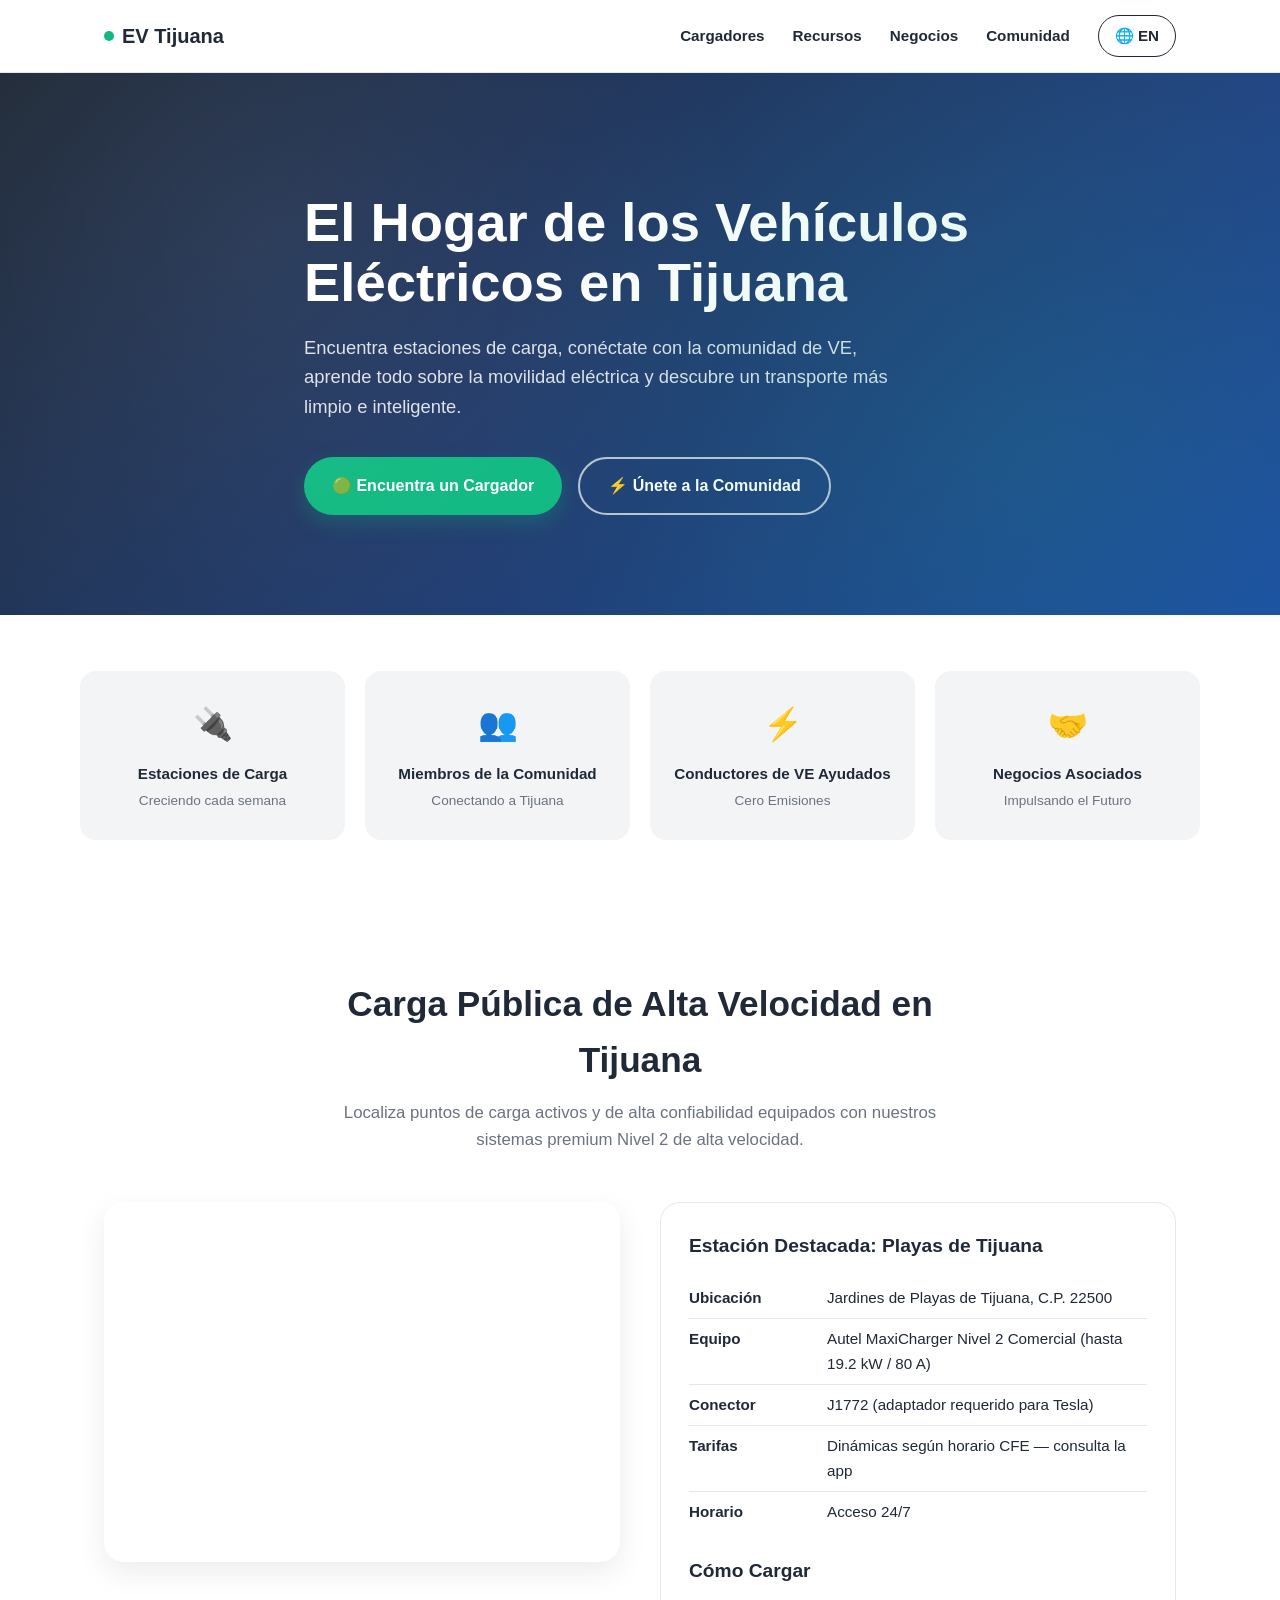
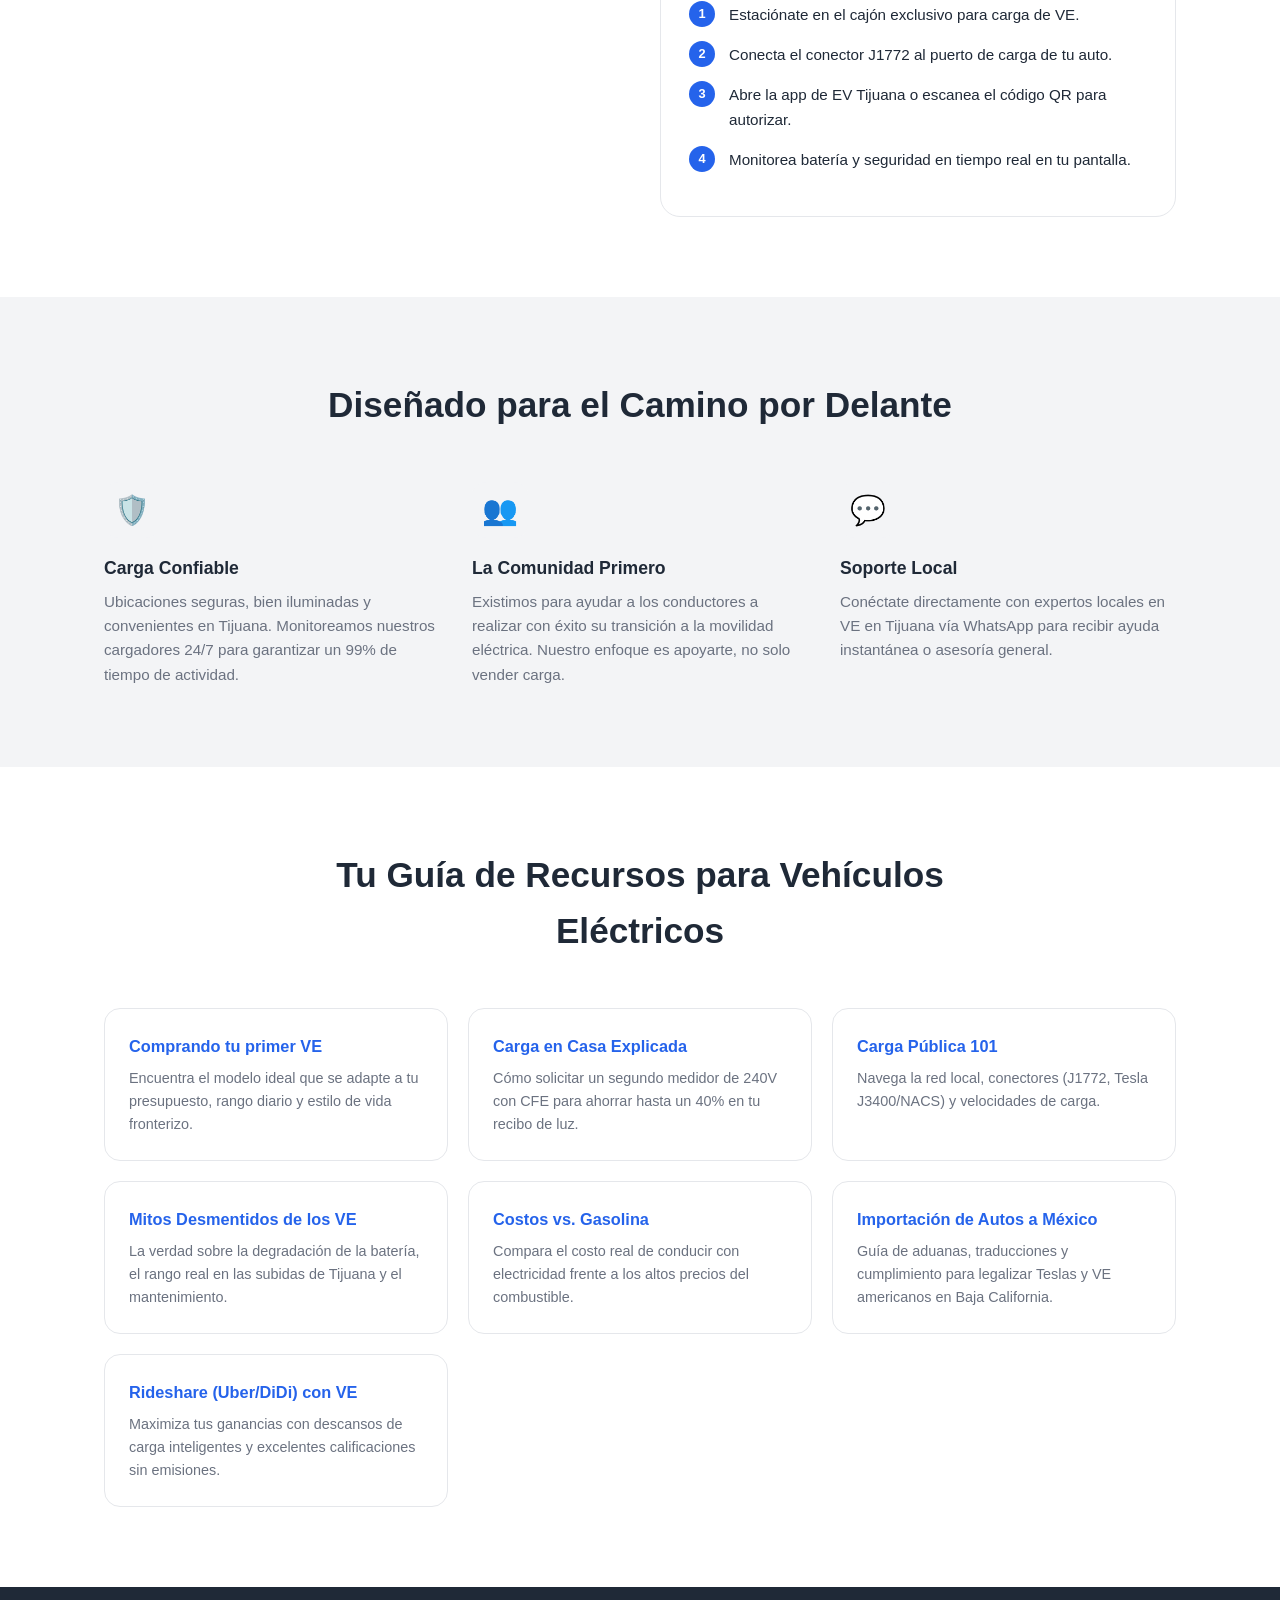
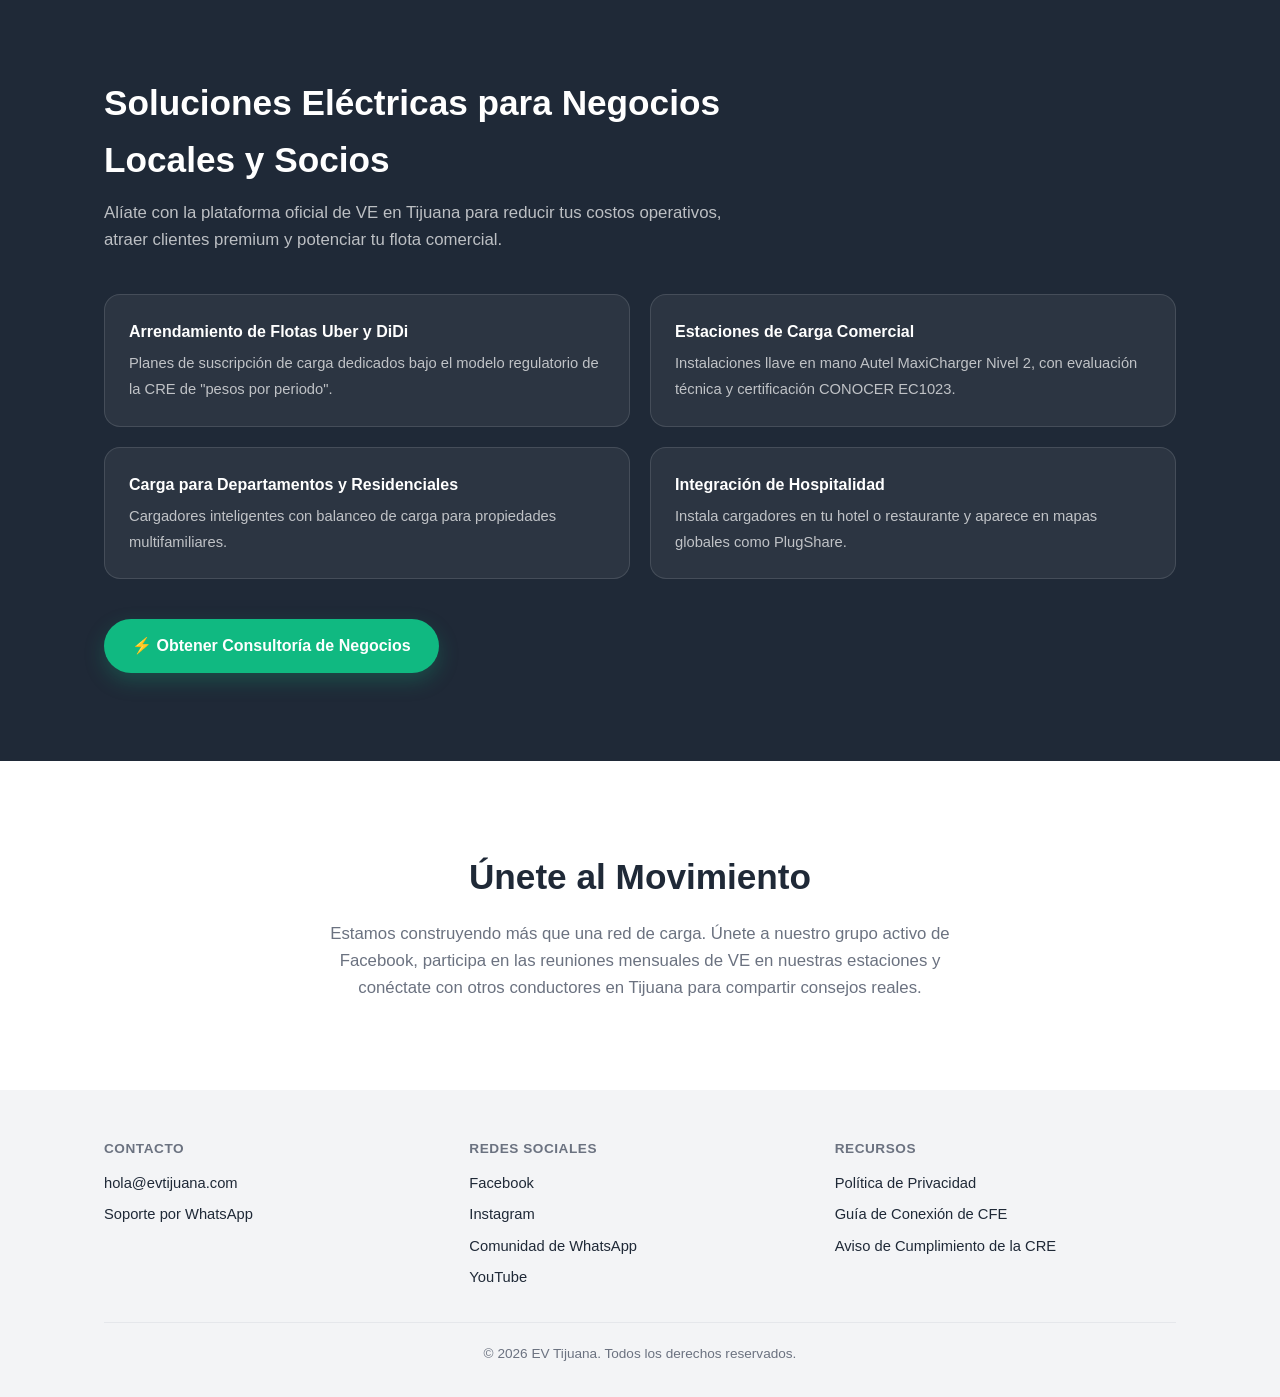
==== index.html @ b6d5e826 "Initial commit: bilingual EV Tijuana homepage" ====
<!DOCTYPE html>
<html lang="es">
<head>
<meta charset="UTF-8">
<meta name="viewport" content="width=device-width, initial-scale=1.0">
<title>EV Tijuana — El Hogar de los Vehículos Eléctricos en Tijuana</title>
<meta name="description" content="Encuentra estaciones de carga, conéctate con la comunidad de VE y descubre la movilidad eléctrica en Tijuana.">
<link rel="icon" href="data:image/svg+xml,<svg xmlns=%22http://www.w3.org/2000/svg%22 viewBox=%220 0 100 100%22><text y=%22.9em%22 font-size=%2290%22>⚡</text></svg>">
<link rel="stylesheet" href="style.css">
</head>
<body>

<nav class="navbar">
  <div class="container">
    <a href="#" class="brand"><span class="brand-dot"></span> EV Tijuana</a>
    <div class="nav-links">
      <a href="#cargadores">Cargadores</a>
      <a href="#recursos">Recursos</a>
      <a href="#negocios">Negocios</a>
      <a href="#comunidad">Comunidad</a>
      <a href="en.html" class="lang-switch">🌐 EN</a>
    </div>
  </div>
</nav>

<header class="hero">
  <div class="container hero-inner">
    <h1>El Hogar de los Vehículos Eléctricos en Tijuana</h1>
    <p>Encuentra estaciones de carga, conéctate con la comunidad de VE, aprende todo sobre la movilidad eléctrica y descubre un transporte más limpio e inteligente.</p>
    <div class="hero-actions">
      <a href="#cargadores" class="btn btn-primary">🟢 Encuentra un Cargador</a>
      <a href="#comunidad" class="btn btn-secondary">⚡ Únete a la Comunidad</a>
    </div>
  </div>
</header>

<section class="container stats">
  <div class="stat-card">
    <div class="stat-icon">🔌</div>
    <div class="stat-label">Estaciones de Carga</div>
    <div class="stat-value">Creciendo cada semana</div>
  </div>
  <div class="stat-card">
    <div class="stat-icon">👥</div>
    <div class="stat-label">Miembros de la Comunidad</div>
    <div class="stat-value">Conectando a Tijuana</div>
  </div>
  <div class="stat-card">
    <div class="stat-icon">⚡</div>
    <div class="stat-label">Conductores de VE Ayudados</div>
    <div class="stat-value">Cero Emisiones</div>
  </div>
  <div class="stat-card">
    <div class="stat-icon">🤝</div>
    <div class="stat-label">Negocios Asociados</div>
    <div class="stat-value">Impulsando el Futuro</div>
  </div>
</section>

<section id="cargadores" class="section">
  <div class="container">
    <div class="section-head">
      <h2>Carga Pública de Alta Velocidad en Tijuana</h2>
      <p>Localiza puntos de carga activos y de alta confiabilidad equipados con nuestros sistemas premium Nivel 2 de alta velocidad.</p>
    </div>
    <div class="charger-layout">
      <iframe class="map-frame" loading="lazy" allowfullscreen
        src="https://maps.google.com/maps?q=Jardines%20de%20Playas%20de%20Tijuana%2C%2022500&t=&z=15&ie=UTF8&iwloc=&output=embed">
      </iframe>
      <div class="charger-card">
        <h3>Estación Destacada: Playas de Tijuana</h3>
        <ul class="charger-facts">
          <li><strong>Ubicación</strong> Jardines de Playas de Tijuana, C.P. 22500</li>
          <li><strong>Equipo</strong> Autel MaxiCharger Nivel 2 Comercial (hasta 19.2 kW / 80 A)</li>
          <li><strong>Conector</strong> J1772 (adaptador requerido para Tesla)</li>
          <li><strong>Tarifas</strong> Dinámicas según horario CFE — consulta la app</li>
          <li><strong>Horario</strong> Acceso 24/7</li>
        </ul>
        <h3>Cómo Cargar</h3>
        <ol class="steps">
          <li>Estaciónate en el cajón exclusivo para carga de VE.</li>
          <li>Conecta el conector J1772 al puerto de carga de tu auto.</li>
          <li>Abre la app de EV Tijuana o escanea el código QR para autorizar.</li>
          <li>Monitorea batería y seguridad en tiempo real en tu pantalla.</li>
        </ol>
      </div>
    </div>
  </div>
</section>

<section class="section section-alt">
  <div class="container">
    <div class="section-head">
      <h2>Diseñado para el Camino por Delante</h2>
    </div>
    <div class="why-grid">
      <div class="why-card">
        <div class="why-icon">🛡️</div>
        <h3>Carga Confiable</h3>
        <p>Ubicaciones seguras, bien iluminadas y convenientes en Tijuana. Monitoreamos nuestros cargadores 24/7 para garantizar un 99% de tiempo de actividad.</p>
      </div>
      <div class="why-card">
        <div class="why-icon">👥</div>
        <h3>La Comunidad Primero</h3>
        <p>Existimos para ayudar a los conductores a realizar con éxito su transición a la movilidad eléctrica. Nuestro enfoque es apoyarte, no solo vender carga.</p>
      </div>
      <div class="why-card">
        <div class="why-icon">💬</div>
        <h3>Soporte Local</h3>
        <p>Conéctate directamente con expertos locales en VE en Tijuana vía WhatsApp para recibir ayuda instantánea o asesoría general.</p>
      </div>
    </div>
  </div>
</section>

<section id="recursos" class="section">
  <div class="container">
    <div class="section-head">
      <h2>Tu Guía de Recursos para Vehículos Eléctricos</h2>
    </div>
    <div class="resource-grid">
      <div class="resource-card">
        <h3>Comprando tu primer VE</h3>
        <p>Encuentra el modelo ideal que se adapte a tu presupuesto, rango diario y estilo de vida fronterizo.</p>
      </div>
      <div class="resource-card">
        <h3>Carga en Casa Explicada</h3>
        <p>Cómo solicitar un segundo medidor de 240V con CFE para ahorrar hasta un 40% en tu recibo de luz.</p>
      </div>
      <div class="resource-card">
        <h3>Carga Pública 101</h3>
        <p>Navega la red local, conectores (J1772, Tesla J3400/NACS) y velocidades de carga.</p>
      </div>
      <div class="resource-card">
        <h3>Mitos Desmentidos de los VE</h3>
        <p>La verdad sobre la degradación de la batería, el rango real en las subidas de Tijuana y el mantenimiento.</p>
      </div>
      <div class="resource-card">
        <h3>Costos vs. Gasolina</h3>
        <p>Compara el costo real de conducir con electricidad frente a los altos precios del combustible.</p>
      </div>
      <div class="resource-card">
        <h3>Importación de Autos a México</h3>
        <p>Guía de aduanas, traducciones y cumplimiento para legalizar Teslas y VE americanos en Baja California.</p>
      </div>
      <div class="resource-card">
        <h3>Rideshare (Uber/DiDi) con VE</h3>
        <p>Maximiza tus ganancias con descansos de carga inteligentes y excelentes calificaciones sin emisiones.</p>
      </div>
    </div>
  </div>
</section>

<section id="negocios" class="fleet">
  <div class="container">
    <div class="section-head">
      <h2>Soluciones Eléctricas para Negocios Locales y Socios</h2>
      <p>Alíate con la plataforma oficial de VE en Tijuana para reducir tus costos operativos, atraer clientes premium y potenciar tu flota comercial.</p>
    </div>
    <div class="fleet-grid">
      <div class="fleet-item">
        <strong>Arrendamiento de Flotas Uber y DiDi</strong>
        <span>Planes de suscripción de carga dedicados bajo el modelo regulatorio de la CRE de "pesos por periodo".</span>
      </div>
      <div class="fleet-item">
        <strong>Estaciones de Carga Comercial</strong>
        <span>Instalaciones llave en mano Autel MaxiCharger Nivel 2, con evaluación técnica y certificación CONOCER EC1023.</span>
      </div>
      <div class="fleet-item">
        <strong>Carga para Departamentos y Residenciales</strong>
        <span>Cargadores inteligentes con balanceo de carga para propiedades multifamiliares.</span>
      </div>
      <div class="fleet-item">
        <strong>Integración de Hospitalidad</strong>
        <span>Instala cargadores en tu hotel o restaurante y aparece en mapas globales como PlugShare.</span>
      </div>
    </div>
    <a href="mailto:hola@evtijuana.com" class="btn btn-primary">⚡ Obtener Consultoría de Negocios</a>
  </div>
</section>

<section id="comunidad" class="community">
  <div class="container">
    <h2>Únete al Movimiento</h2>
    <p>Estamos construyendo más que una red de carga. Únete a nuestro grupo activo de Facebook, participa en las reuniones mensuales de VE en nuestras estaciones y conéctate con otros conductores en Tijuana para compartir consejos reales.</p>
  </div>
</section>

<footer>
  <div class="container">
    <div class="footer-grid">
      <div class="footer-col">
        <h4>Contacto</h4>
        <a href="mailto:hola@evtijuana.com">hola@evtijuana.com</a>
        <a href="#">Soporte por WhatsApp</a>
      </div>
      <div class="footer-col">
        <h4>Redes Sociales</h4>
        <a href="#">Facebook</a>
        <a href="#">Instagram</a>
        <a href="#">Comunidad de WhatsApp</a>
        <a href="#">YouTube</a>
      </div>
      <div class="footer-col">
        <h4>Recursos</h4>
        <a href="#">Política de Privacidad</a>
        <a href="#">Guía de Conexión de CFE</a>
        <a href="#">Aviso de Cumplimiento de la CRE</a>
      </div>
    </div>
    <div class="footer-bottom">© 2026 EV Tijuana. Todos los derechos reservados.</div>
  </div>
</footer>

</body>
</html>
---- style.css ----
/* EV Tijuana — shared styles */

:root {
  --white: #FFFFFF;
  --charcoal: #1F2937;
  --blue: #2563EB;
  --blue-dark: #1D4ED8;
  --green: #10B981;
  --green-dark: #059669;
  --gray-100: #F3F4F6;
  --gray-200: #E5E7EB;
  --gray-500: #6B7280;
}

* { box-sizing: border-box; }

html { scroll-behavior: smooth; }

body {
  margin: 0;
  font-family: -apple-system, BlinkMacSystemFont, "Segoe UI", Roboto, Helvetica, Arial, sans-serif;
  color: var(--charcoal);
  background: var(--white);
  line-height: 1.6;
}

a { color: inherit; text-decoration: none; }

img { max-width: 100%; display: block; }

.container {
  max-width: 1120px;
  margin: 0 auto;
  padding: 0 24px;
}

/* ---------- Navbar ---------- */
.navbar {
  position: sticky;
  top: 0;
  z-index: 50;
  background: var(--white);
  border-bottom: 1px solid var(--gray-200);
}

.navbar .container {
  display: flex;
  align-items: center;
  justify-content: space-between;
  height: 72px;
}

.brand {
  font-weight: 800;
  font-size: 1.25rem;
  color: var(--charcoal);
  display: flex;
  align-items: center;
  gap: 8px;
}

.brand-dot {
  width: 10px;
  height: 10px;
  border-radius: 50%;
  background: var(--green);
  display: inline-block;
}

.nav-links {
  display: flex;
  align-items: center;
  gap: 28px;
}

.nav-links a {
  font-weight: 600;
  font-size: 0.95rem;
  color: var(--charcoal);
}

.nav-links a:hover { color: var(--blue); }

.lang-switch {
  display: inline-flex;
  align-items: center;
  gap: 6px;
  padding: 8px 16px;
  border-radius: 999px;
  border: 1.5px solid var(--charcoal);
  font-weight: 700;
  font-size: 0.85rem;
  transition: background 0.15s ease, color 0.15s ease;
}

.lang-switch:hover {
  background: var(--charcoal);
  color: var(--white);
}

/* ---------- Buttons ---------- */
.btn {
  display: inline-flex;
  align-items: center;
  gap: 8px;
  padding: 14px 28px;
  border-radius: 999px;
  font-weight: 700;
  font-size: 1rem;
  border: none;
  cursor: pointer;
  transition: transform 0.15s ease, box-shadow 0.15s ease;
}

.btn:hover { transform: translateY(-1px); }

.btn-primary {
  background: var(--green);
  color: var(--white);
  box-shadow: 0 8px 20px rgba(16, 185, 129, 0.25);
}

.btn-primary:hover { background: var(--green-dark); }

.btn-secondary {
  background: transparent;
  color: var(--white);
  border: 2px solid rgba(255, 255, 255, 0.7);
}

.btn-secondary:hover { background: rgba(255, 255, 255, 0.12); }

.btn-outline {
  background: transparent;
  color: var(--blue);
  border: 2px solid var(--blue);
}

.btn-outline:hover { background: var(--blue); color: var(--white); }

/* ---------- Hero ---------- */
.hero {
  position: relative;
  background:
    linear-gradient(135deg, rgba(31,41,55,0.88), rgba(37,99,235,0.55)),
    linear-gradient(160deg, #1F2937 0%, #24344a 45%, #16324f 100%);
  color: var(--white);
  padding: 120px 0 100px;
  overflow: hidden;
}

.hero::after {
  content: "";
  position: absolute;
  inset: 0;
  background-image: radial-gradient(circle at 20% 30%, rgba(255,255,255,0.06) 0, transparent 45%),
                     radial-gradient(circle at 80% 70%, rgba(16,185,129,0.15) 0, transparent 50%);
  pointer-events: none;
}

.hero-inner {
  position: relative;
  max-width: 720px;
}

.hero h1 {
  font-size: clamp(2.2rem, 5vw, 3.4rem);
  font-weight: 800;
  line-height: 1.1;
  margin: 0 0 20px;
}

.hero p {
  font-size: 1.15rem;
  color: rgba(255,255,255,0.85);
  margin: 0 0 36px;
  max-width: 600px;
}

.hero-actions {
  display: flex;
  flex-wrap: wrap;
  gap: 16px;
}

/* ---------- Stats ---------- */
.stats {
  display: grid;
  grid-template-columns: repeat(4, 1fr);
  gap: 20px;
  padding: 56px 0;
}

.stat-card {
  text-align: center;
  padding: 28px 16px;
  border-radius: 16px;
  background: var(--gray-100);
}

.stat-icon { font-size: 2rem; margin-bottom: 12px; }

.stat-label {
  font-weight: 700;
  font-size: 0.95rem;
  color: var(--charcoal);
  margin-bottom: 4px;
}

.stat-value {
  font-size: 0.85rem;
  color: var(--gray-500);
}

/* ---------- Section shell ---------- */
.section { padding: 80px 0; }
.section-alt { background: var(--gray-100); }

.section-head {
  max-width: 640px;
  margin: 0 auto 48px;
  text-align: center;
}

.section-head h2 {
  font-size: clamp(1.6rem, 3vw, 2.2rem);
  font-weight: 800;
  margin: 0 0 12px;
}

.section-head p {
  color: var(--gray-500);
  font-size: 1.05rem;
  margin: 0;
}

/* ---------- Map / charger card ---------- */
.charger-layout {
  display: grid;
  grid-template-columns: 1fr 1fr;
  gap: 40px;
  align-items: start;
}

.map-frame {
  width: 100%;
  height: 360px;
  border: 0;
  border-radius: 20px;
  box-shadow: 0 10px 30px rgba(0,0,0,0.08);
}

.charger-card {
  background: var(--white);
  border: 1px solid var(--gray-200);
  border-radius: 20px;
  padding: 28px;
}

.charger-card h3 {
  margin: 0 0 16px;
  font-size: 1.2rem;
}

.charger-facts {
  list-style: none;
  padding: 0;
  margin: 0 0 24px;
}

.charger-facts li {
  display: flex;
  gap: 8px;
  padding: 8px 0;
  border-bottom: 1px solid var(--gray-200);
  font-size: 0.95rem;
}

.charger-facts li:last-child { border-bottom: none; }

.charger-facts strong { color: var(--charcoal); min-width: 130px; flex-shrink: 0; }

.steps {
  list-style: none;
  counter-reset: step;
  padding: 0;
  margin: 0;
}

.steps li {
  counter-increment: step;
  position: relative;
  padding: 0 0 16px 40px;
  font-size: 0.95rem;
}

.steps li::before {
  content: counter(step);
  position: absolute;
  left: 0;
  top: -2px;
  width: 26px;
  height: 26px;
  border-radius: 50%;
  background: var(--blue);
  color: var(--white);
  font-weight: 700;
  font-size: 0.8rem;
  display: flex;
  align-items: center;
  justify-content: center;
}

/* ---------- Why us columns ---------- */
.why-grid {
  display: grid;
  grid-template-columns: repeat(3, 1fr);
  gap: 32px;
}

.why-card { text-align: left; }

.why-icon {
  font-size: 1.8rem;
  width: 56px;
  height: 56px;
  display: flex;
  align-items: center;
  justify-content: center;
  border-radius: 14px;
  background: var(--gray-100);
  margin-bottom: 16px;
}

.why-card h3 { margin: 0 0 8px; font-size: 1.1rem; }
.why-card p { margin: 0; color: var(--gray-500); font-size: 0.95rem; }

/* ---------- Resource grid ---------- */
.resource-grid {
  display: grid;
  grid-template-columns: repeat(3, 1fr);
  gap: 20px;
}

.resource-card {
  background: var(--white);
  border: 1px solid var(--gray-200);
  border-radius: 16px;
  padding: 24px;
  transition: box-shadow 0.15s ease, transform 0.15s ease;
}

.resource-card:hover {
  box-shadow: 0 12px 24px rgba(0,0,0,0.06);
  transform: translateY(-2px);
}

.resource-card h3 {
  margin: 0 0 8px;
  font-size: 1.02rem;
  color: var(--blue);
}

.resource-card p { margin: 0; font-size: 0.9rem; color: var(--gray-500); }

/* ---------- Fleet / commercial (dark) ---------- */
.fleet {
  background: var(--charcoal);
  color: var(--white);
  padding: 88px 0;
}

.fleet .section-head { text-align: left; margin: 0 0 40px; max-width: 640px; }
.fleet .section-head h2 { color: var(--white); }
.fleet .section-head p { color: rgba(255,255,255,0.7); }

.fleet-grid {
  display: grid;
  grid-template-columns: repeat(2, 1fr);
  gap: 20px;
  margin-bottom: 40px;
}

.fleet-item {
  background: rgba(255,255,255,0.06);
  border: 1px solid rgba(255,255,255,0.12);
  border-radius: 16px;
  padding: 24px;
}

.fleet-item strong { color: var(--white); display: block; margin-bottom: 6px; }
.fleet-item span { color: rgba(255,255,255,0.7); font-size: 0.92rem; }

/* ---------- Community ---------- */
.community {
  text-align: center;
  padding: 88px 0;
}

.community h2 { font-size: clamp(1.6rem, 3vw, 2.2rem); font-weight: 800; margin: 0 0 16px; }
.community p { max-width: 620px; margin: 0 auto; color: var(--gray-500); font-size: 1.05rem; }

/* ---------- Footer ---------- */
footer {
  background: var(--gray-100);
  padding: 48px 0 32px;
}

.footer-grid {
  display: grid;
  grid-template-columns: repeat(3, 1fr);
  gap: 24px;
  margin-bottom: 24px;
}

.footer-col h4 {
  font-size: 0.85rem;
  text-transform: uppercase;
  letter-spacing: 0.04em;
  color: var(--gray-500);
  margin: 0 0 12px;
}

.footer-col a, .footer-col span {
  display: block;
  font-size: 0.92rem;
  margin-bottom: 8px;
  color: var(--charcoal);
}

.footer-col a:hover { color: var(--blue); }

.footer-bottom {
  border-top: 1px solid var(--gray-200);
  padding-top: 20px;
  font-size: 0.85rem;
  color: var(--gray-500);
  text-align: center;
}

/* ---------- Responsive ---------- */
@media (max-width: 860px) {
  .stats { grid-template-columns: repeat(2, 1fr); }
  .charger-layout { grid-template-columns: 1fr; }
  .why-grid { grid-template-columns: 1fr; }
  .resource-grid { grid-template-columns: repeat(2, 1fr); }
  .fleet-grid { grid-template-columns: 1fr; }
  .footer-grid { grid-template-columns: 1fr; }
  .nav-links { display: none; }
}

@media (max-width: 560px) {
  .resource-grid { grid-template-columns: 1fr; }
  .hero { padding: 90px 0 70px; }
}
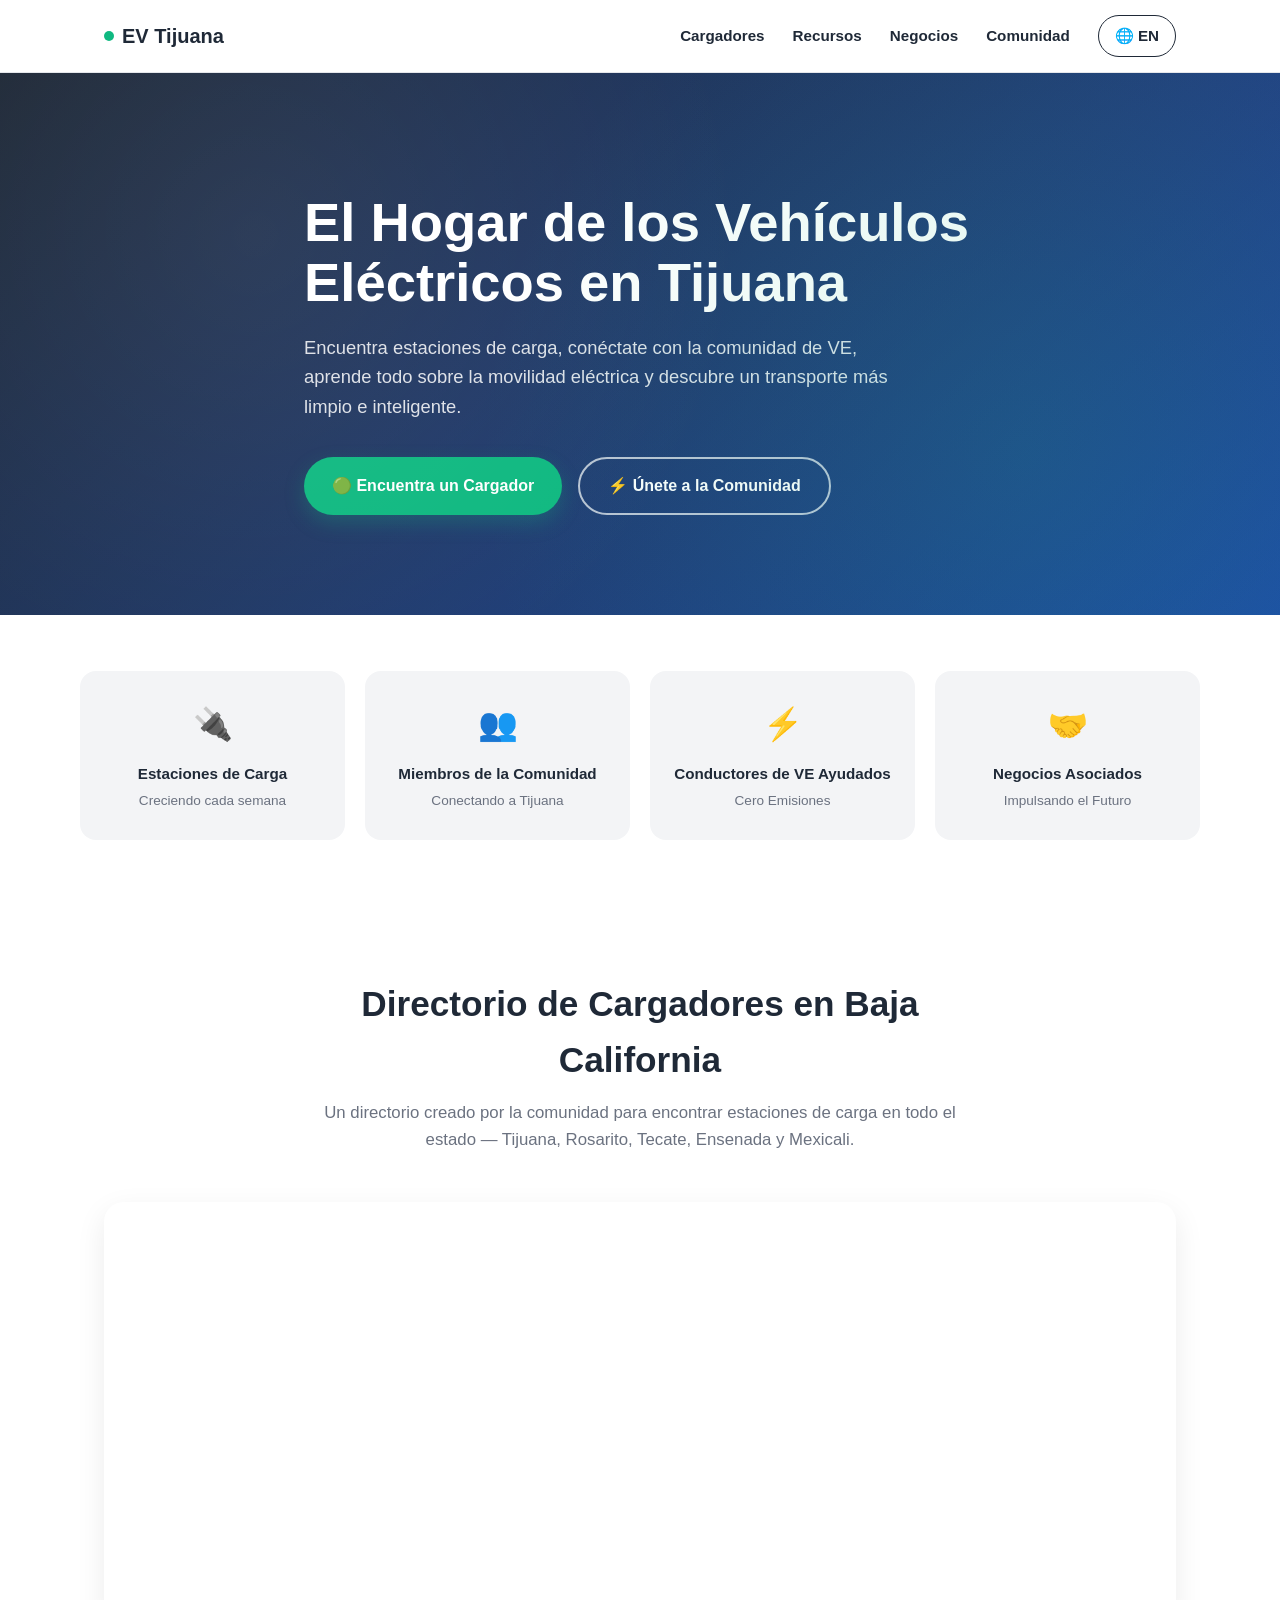
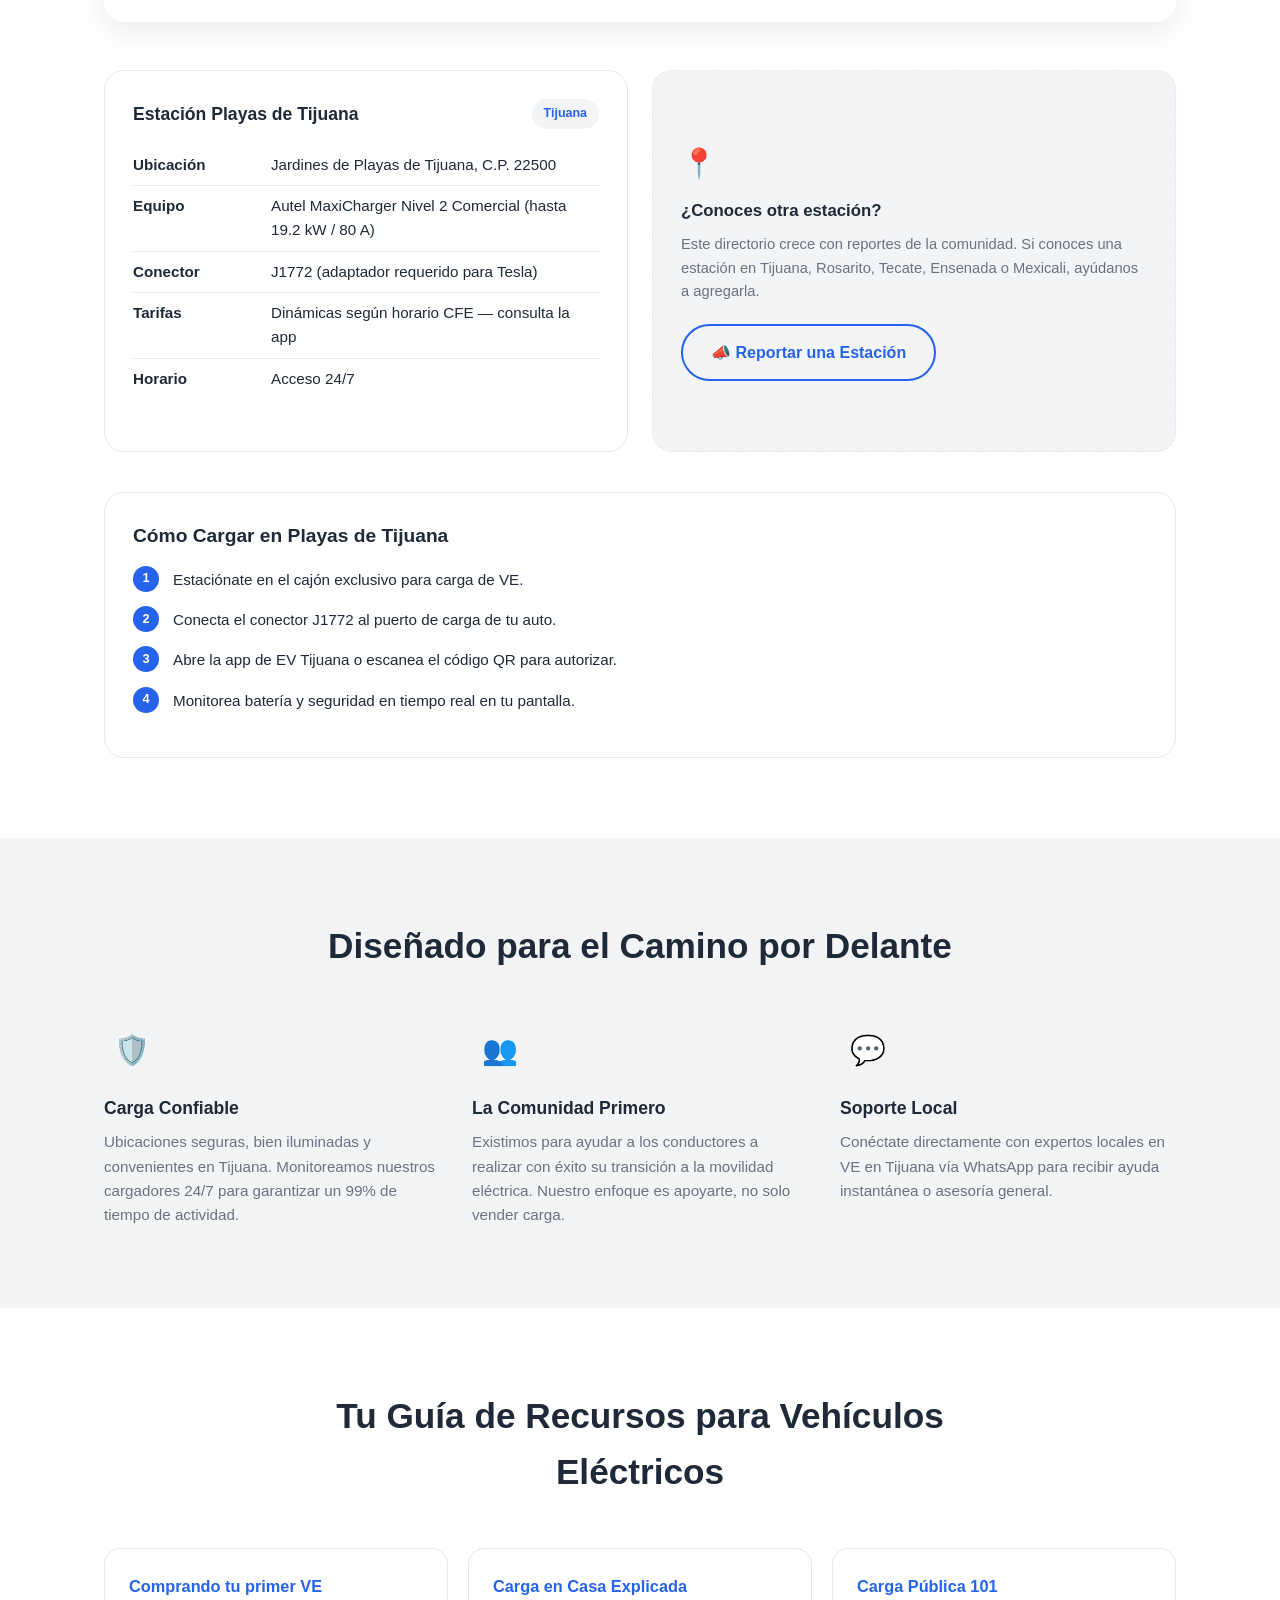
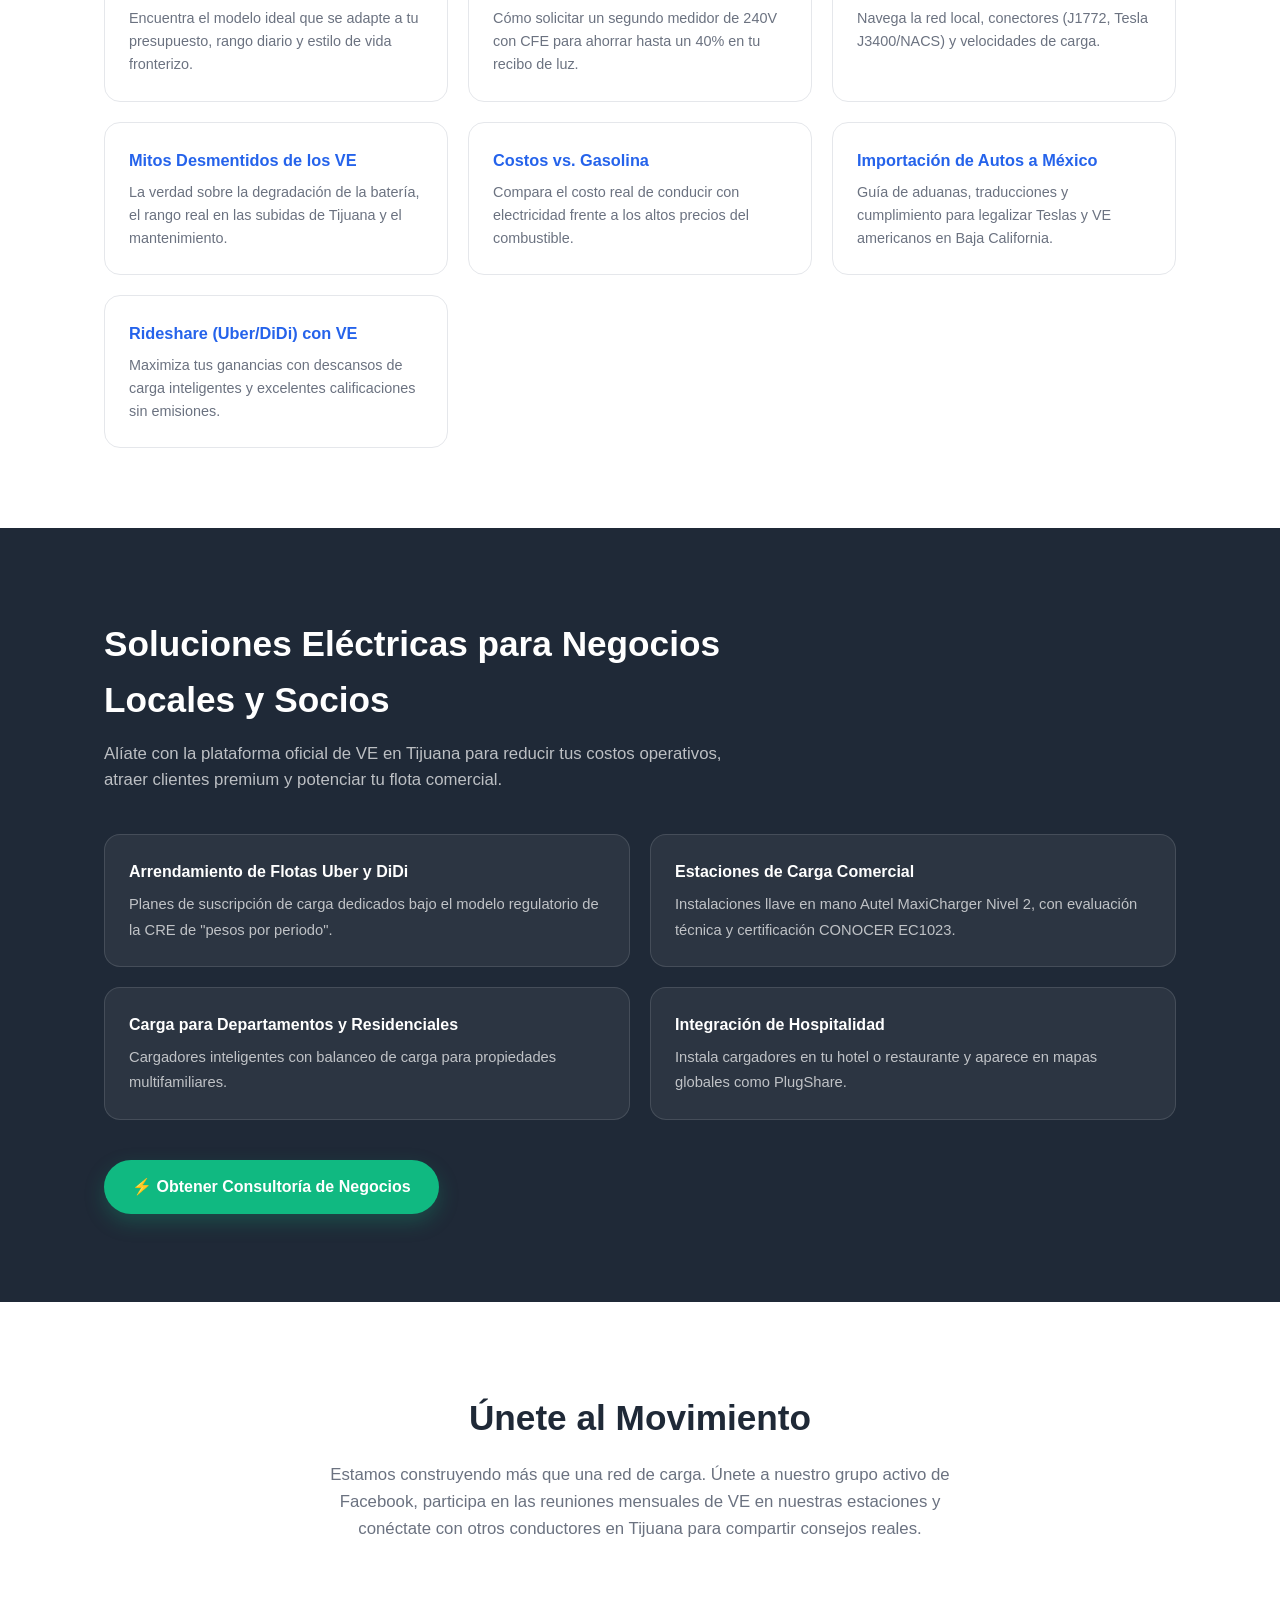
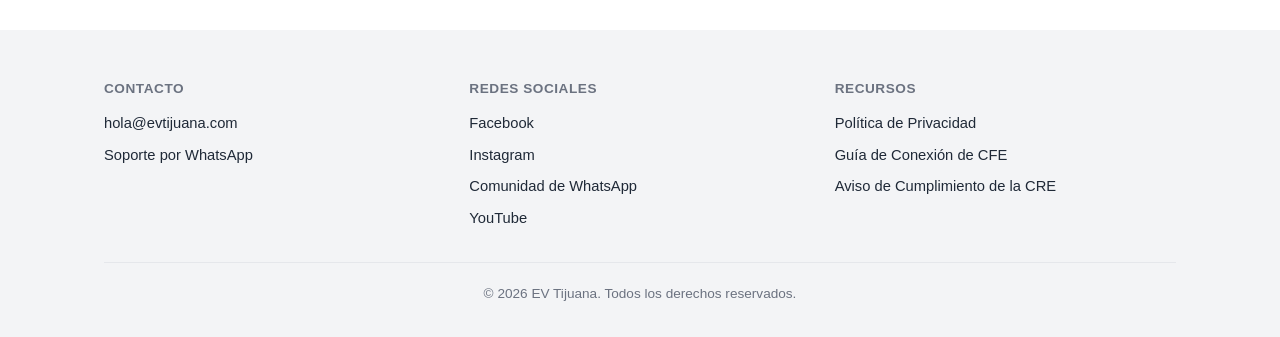
==== commit cfa8b159: "Turn charger section into a regional Baja California directory with community reporting" ====
--- a/index.html
+++ b/index.html
@@ -4,7 +4,7 @@
 <meta charset="UTF-8">
 <meta name="viewport" content="width=device-width, initial-scale=1.0">
 <title>EV Tijuana — El Hogar de los Vehículos Eléctricos en Tijuana</title>
-<meta name="description" content="Encuentra estaciones de carga, conéctate con la comunidad de VE y descubre la movilidad eléctrica en Tijuana.">
+<meta name="description" content="Directorio comunitario de estaciones de carga para vehículos eléctricos en Baja California — Tijuana, Rosarito, Tecate, Ensenada y Mexicali.">
 <link rel="icon" href="data:image/svg+xml,<svg xmlns=%22http://www.w3.org/2000/svg%22 viewBox=%220 0 100 100%22><text y=%22.9em%22 font-size=%2290%22>⚡</text></svg>">
 <link rel="stylesheet" href="style.css">
 </head>
@@ -60,15 +60,20 @@
 <section id="cargadores" class="section">
   <div class="container">
     <div class="section-head">
-      <h2>Carga Pública de Alta Velocidad en Tijuana</h2>
-      <p>Localiza puntos de carga activos y de alta confiabilidad equipados con nuestros sistemas premium Nivel 2 de alta velocidad.</p>
-    </div>
-    <div class="charger-layout">
-      <iframe class="map-frame" loading="lazy" allowfullscreen
-        src="https://maps.google.com/maps?q=Jardines%20de%20Playas%20de%20Tijuana%2C%2022500&t=&z=15&ie=UTF8&iwloc=&output=embed">
-      </iframe>
-      <div class="charger-card">
-        <h3>Estación Destacada: Playas de Tijuana</h3>
+      <h2>Directorio de Cargadores en Baja California</h2>
+      <p>Un directorio creado por la comunidad para encontrar estaciones de carga en todo el estado — Tijuana, Rosarito, Tecate, Ensenada y Mexicali.</p>
+    </div>
+
+    <iframe class="map-frame map-frame-wide" loading="lazy" allowfullscreen
+      src="https://maps.google.com/maps?q=Baja%20California%2C%20M%C3%A9xico&t=&z=8&ie=UTF8&iwloc=&output=embed">
+    </iframe>
+
+    <div class="station-grid">
+      <div class="station-card">
+        <div class="station-card-head">
+          <h3>Estación Playas de Tijuana</h3>
+          <span class="station-tag">Tijuana</span>
+        </div>
         <ul class="charger-facts">
           <li><strong>Ubicación</strong> Jardines de Playas de Tijuana, C.P. 22500</li>
           <li><strong>Equipo</strong> Autel MaxiCharger Nivel 2 Comercial (hasta 19.2 kW / 80 A)</li>
@@ -76,14 +81,23 @@
           <li><strong>Tarifas</strong> Dinámicas según horario CFE — consulta la app</li>
           <li><strong>Horario</strong> Acceso 24/7</li>
         </ul>
-        <h3>Cómo Cargar</h3>
-        <ol class="steps">
-          <li>Estaciónate en el cajón exclusivo para carga de VE.</li>
-          <li>Conecta el conector J1772 al puerto de carga de tu auto.</li>
-          <li>Abre la app de EV Tijuana o escanea el código QR para autorizar.</li>
-          <li>Monitorea batería y seguridad en tiempo real en tu pantalla.</li>
-        </ol>
-      </div>
+      </div>
+      <div class="station-card station-card-empty">
+        <div class="station-empty-icon">📍</div>
+        <h3>¿Conoces otra estación?</h3>
+        <p>Este directorio crece con reportes de la comunidad. Si conoces una estación en Tijuana, Rosarito, Tecate, Ensenada o Mexicali, ayúdanos a agregarla.</p>
+        <a href="mailto:hola@evtijuana.com?subject=Nueva%20estaci%C3%B3n%20de%20carga&body=Nombre%20de%20la%20estaci%C3%B3n%3A%0ACiudad%3A%0ADirecci%C3%B3n%20completa%3A%0ATipo%20de%20conector%3A%0AComentarios%3A" class="btn btn-outline">📣 Reportar una Estación</a>
+      </div>
+    </div>
+
+    <div class="charger-card">
+      <h3>Cómo Cargar en Playas de Tijuana</h3>
+      <ol class="steps">
+        <li>Estaciónate en el cajón exclusivo para carga de VE.</li>
+        <li>Conecta el conector J1772 al puerto de carga de tu auto.</li>
+        <li>Abre la app de EV Tijuana o escanea el código QR para autorizar.</li>
+        <li>Monitorea batería y seguridad en tiempo real en tu pantalla.</li>
+      </ol>
     </div>
   </div>
 </section>
--- a/style.css
+++ b/style.css
@@ -250,11 +250,71 @@
   box-shadow: 0 10px 30px rgba(0,0,0,0.08);
 }
 
+.map-frame-wide {
+  height: 420px;
+  margin-bottom: 40px;
+}
+
 .charger-card {
   background: var(--white);
   border: 1px solid var(--gray-200);
   border-radius: 20px;
   padding: 28px;
+}
+
+/* ---------- Station directory grid ---------- */
+.station-grid {
+  display: grid;
+  grid-template-columns: repeat(2, 1fr);
+  gap: 24px;
+  margin-bottom: 40px;
+}
+
+.station-card {
+  background: var(--white);
+  border: 1px solid var(--gray-200);
+  border-radius: 20px;
+  padding: 28px;
+}
+
+.station-card-head {
+  display: flex;
+  align-items: center;
+  justify-content: space-between;
+  gap: 12px;
+  margin-bottom: 16px;
+}
+
+.station-card-head h3 { margin: 0; font-size: 1.1rem; }
+
+.station-tag {
+  background: var(--gray-100);
+  color: var(--blue);
+  font-weight: 700;
+  font-size: 0.78rem;
+  padding: 5px 12px;
+  border-radius: 999px;
+  white-space: nowrap;
+}
+
+.station-card-empty {
+  display: flex;
+  flex-direction: column;
+  align-items: flex-start;
+  justify-content: center;
+  text-align: left;
+  background: var(--gray-100);
+  border: 1.5px dashed var(--gray-200);
+}
+
+.station-empty-icon { font-size: 1.8rem; margin-bottom: 12px; }
+
+.station-card-empty h3 { margin: 0 0 8px; font-size: 1.05rem; }
+
+.station-card-empty p {
+  margin: 0 0 20px;
+  color: var(--gray-500);
+  font-size: 0.92rem;
 }
 
 .charger-card h3 {
@@ -442,6 +502,7 @@
 @media (max-width: 860px) {
   .stats { grid-template-columns: repeat(2, 1fr); }
   .charger-layout { grid-template-columns: 1fr; }
+  .station-grid { grid-template-columns: 1fr; }
   .why-grid { grid-template-columns: 1fr; }
   .resource-grid { grid-template-columns: repeat(2, 1fr); }
   .fleet-grid { grid-template-columns: 1fr; }
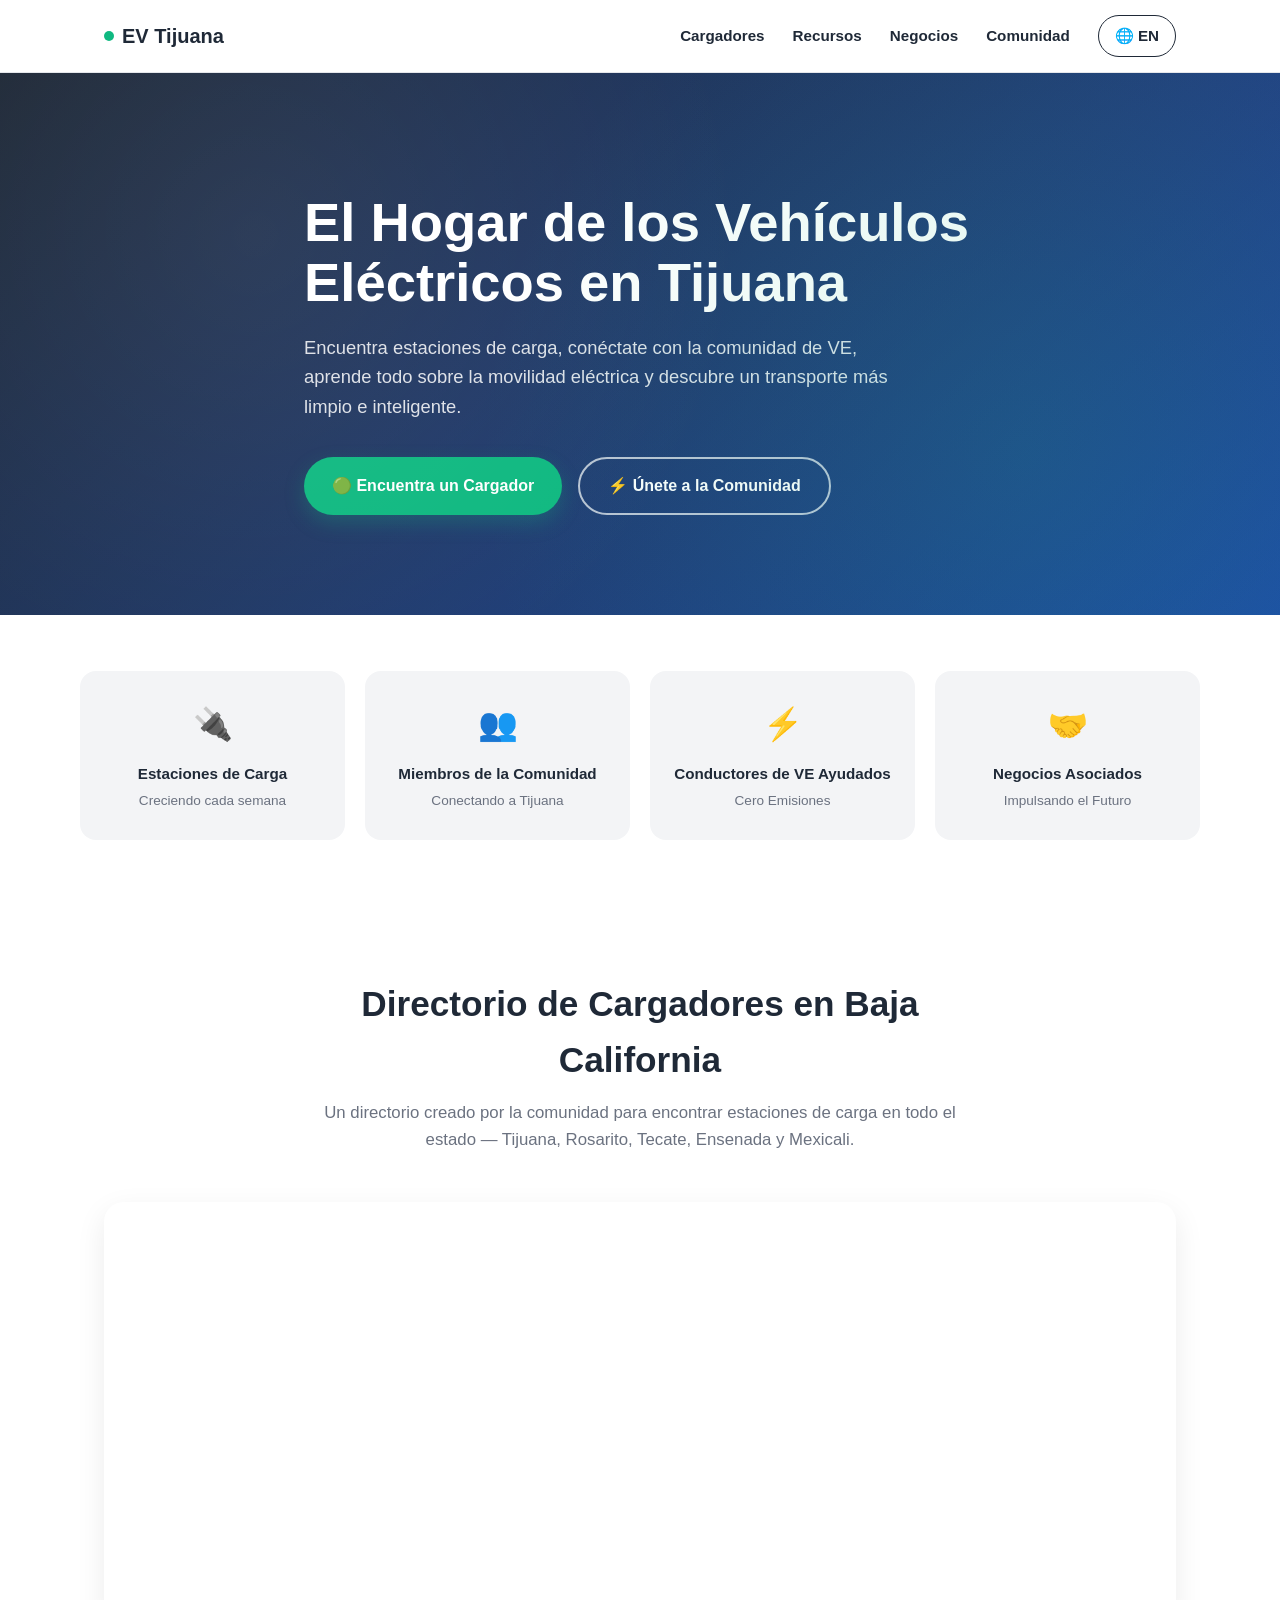
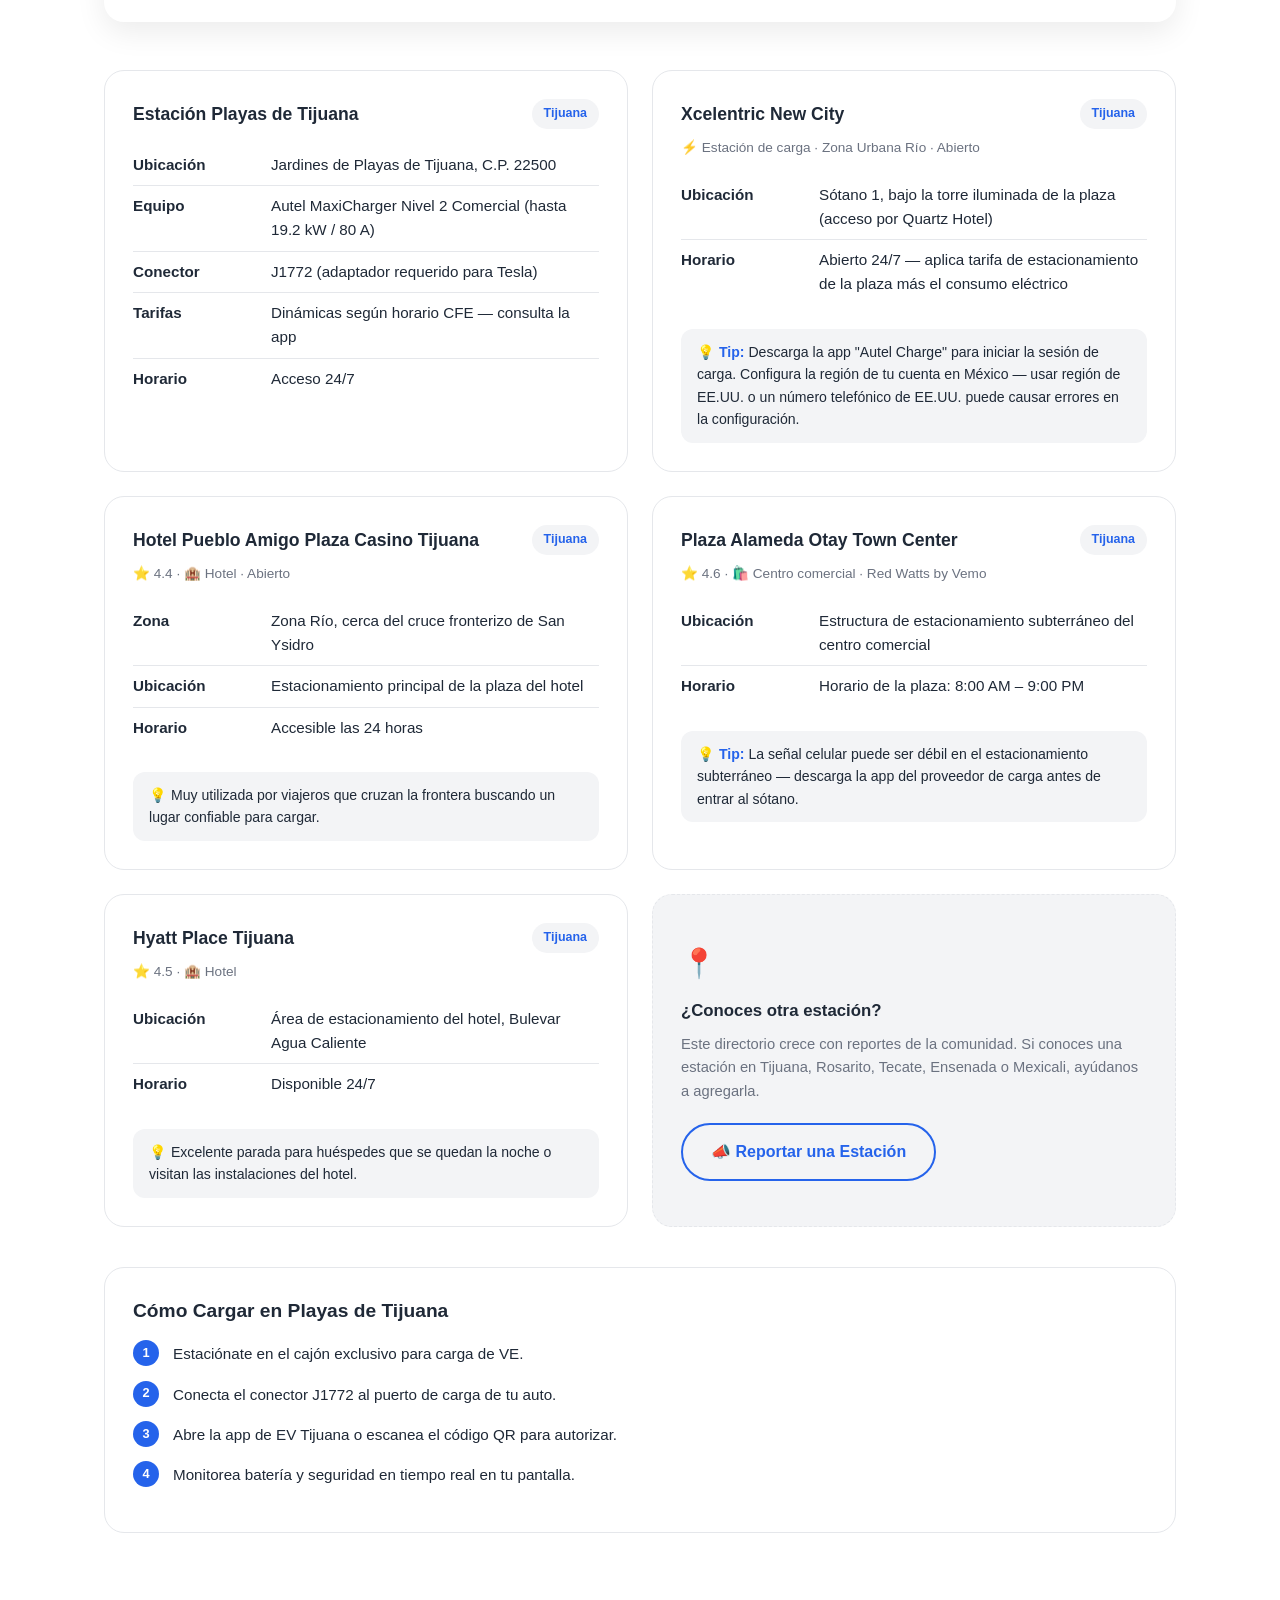
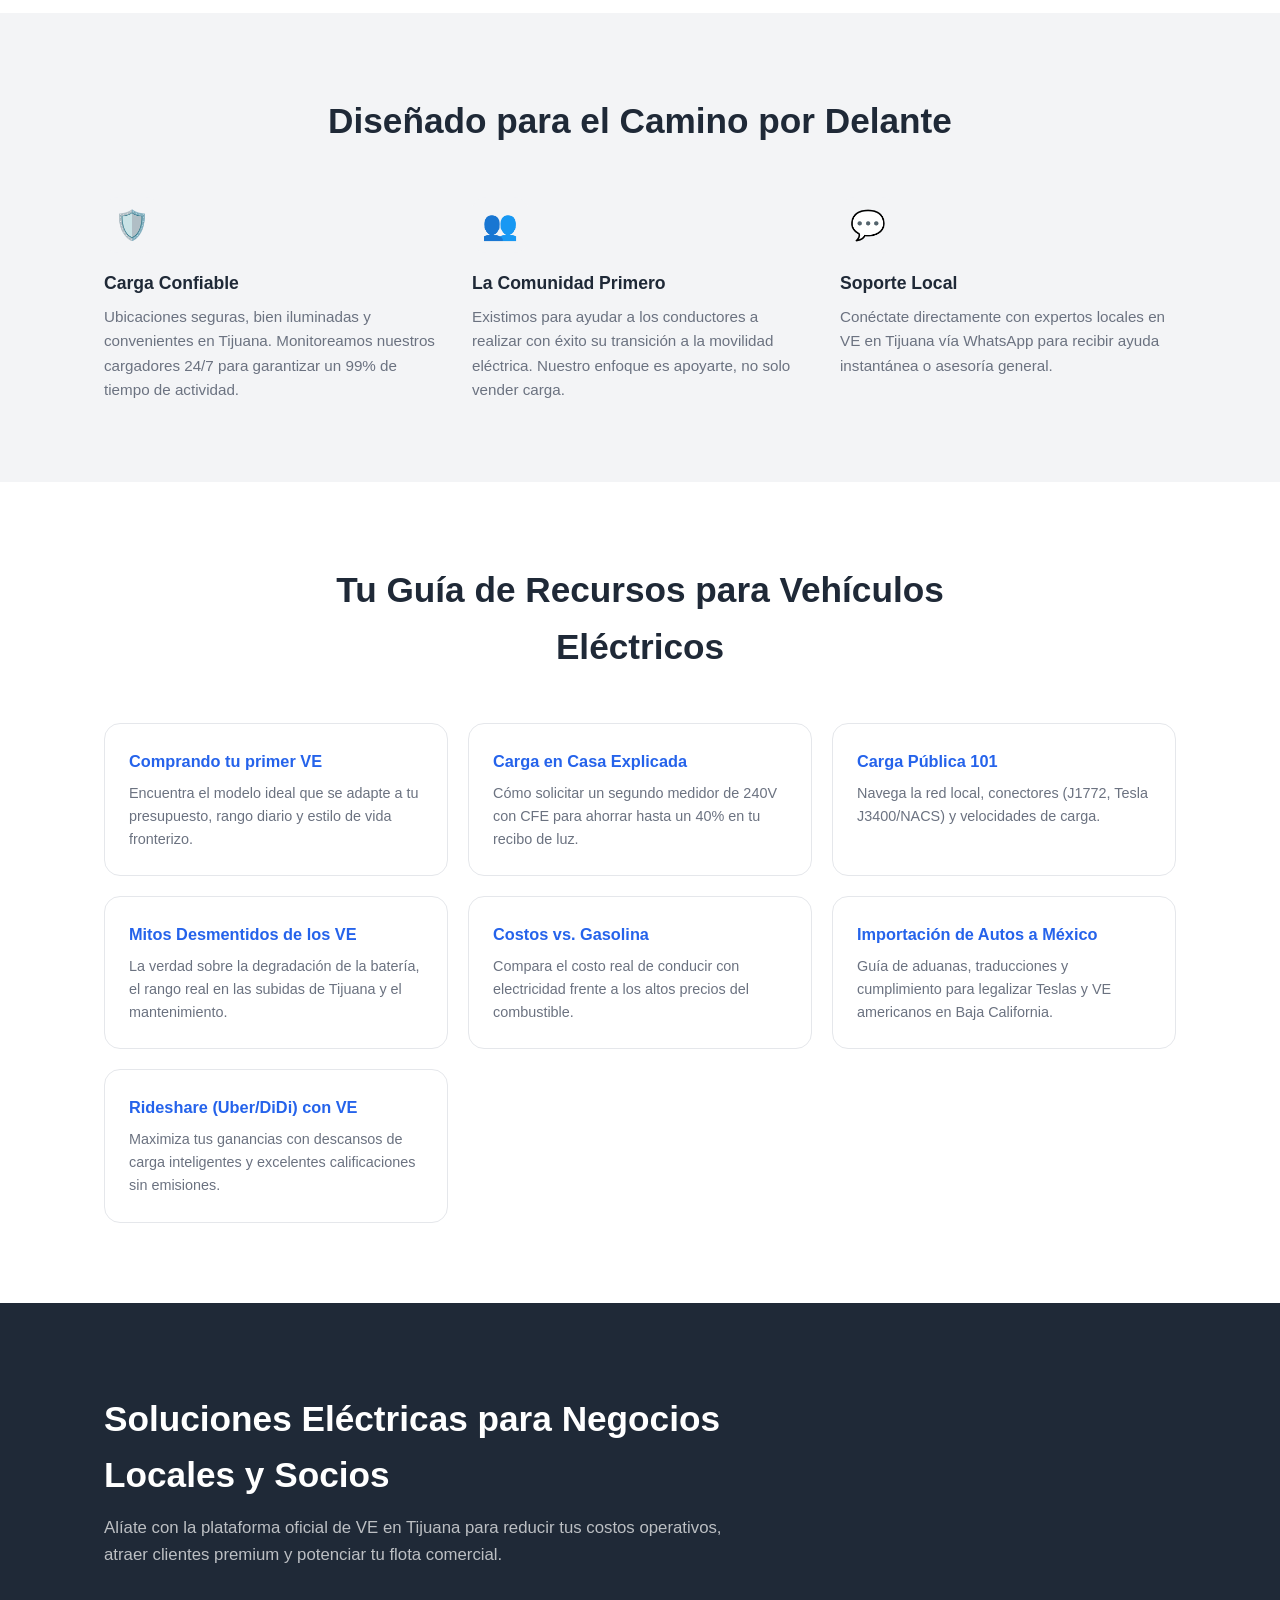
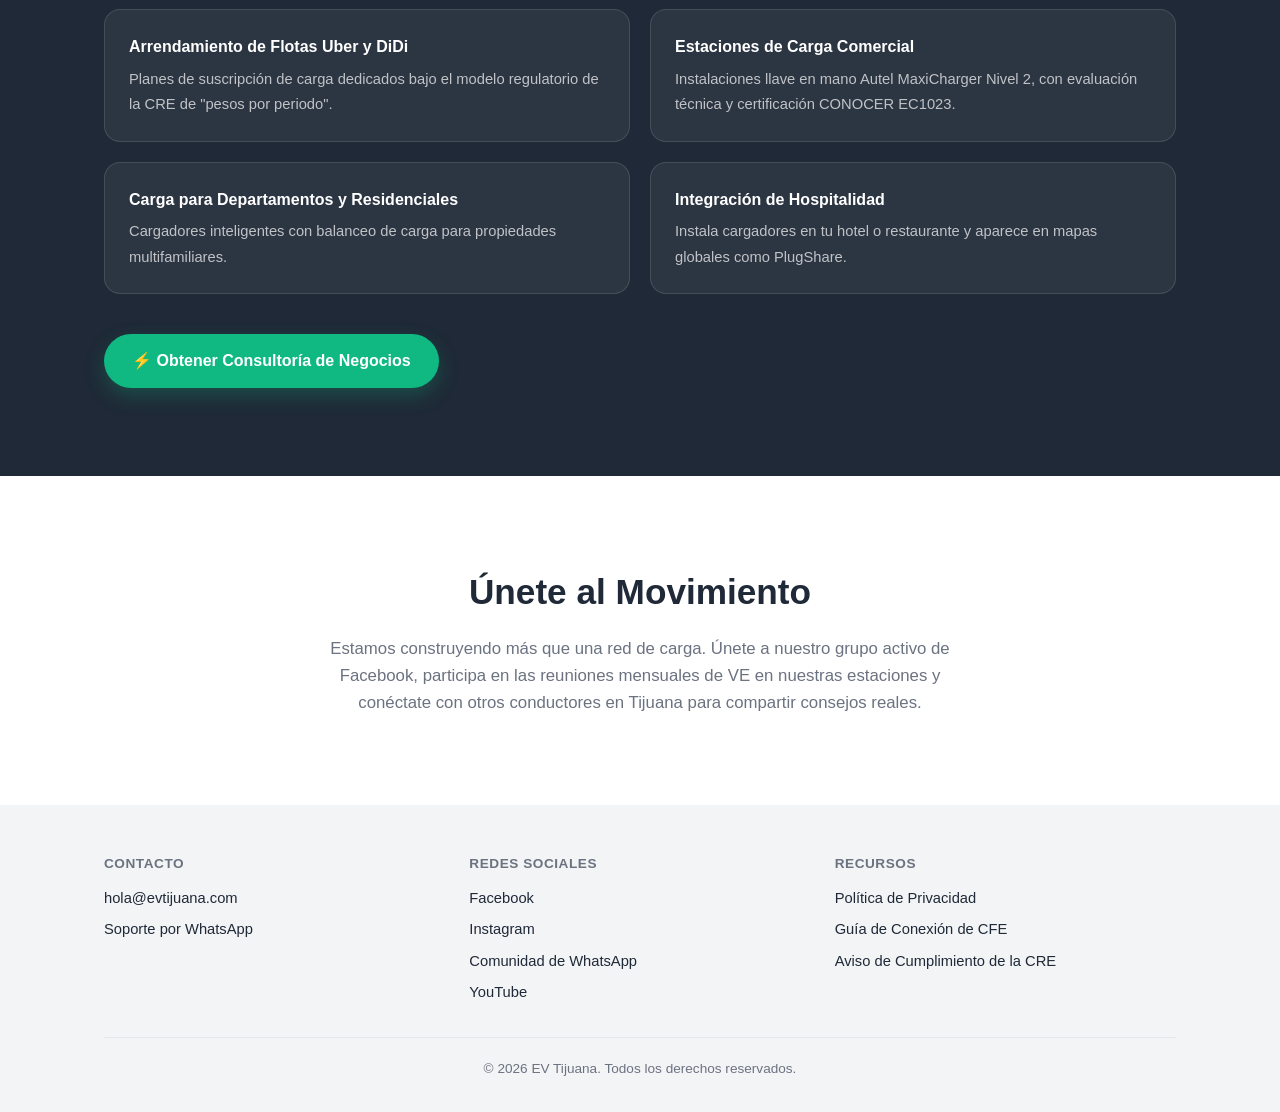
==== commit a20db428: "Add 4 real Tijuana charging stations to the directory" ====
--- a/index.html
+++ b/index.html
@@ -82,6 +82,55 @@
           <li><strong>Horario</strong> Acceso 24/7</li>
         </ul>
       </div>
+      <div class="station-card">
+        <div class="station-card-head">
+          <h3>Xcelentric New City</h3>
+          <span class="station-tag">Tijuana</span>
+        </div>
+        <div class="station-meta">⚡ Estación de carga · Zona Urbana Río · Abierto</div>
+        <ul class="charger-facts">
+          <li><strong>Ubicación</strong> Sótano 1, bajo la torre iluminada de la plaza (acceso por Quartz Hotel)</li>
+          <li><strong>Horario</strong> Abierto 24/7 — aplica tarifa de estacionamiento de la plaza más el consumo eléctrico</li>
+        </ul>
+        <p class="station-tip">💡 <strong>Tip:</strong> Descarga la app "Autel Charge" para iniciar la sesión de carga. Configura la región de tu cuenta en México — usar región de EE.UU. o un número telefónico de EE.UU. puede causar errores en la configuración.</p>
+      </div>
+      <div class="station-card">
+        <div class="station-card-head">
+          <h3>Hotel Pueblo Amigo Plaza Casino Tijuana</h3>
+          <span class="station-tag">Tijuana</span>
+        </div>
+        <div class="station-meta">⭐ 4.4 · 🏨 Hotel · Abierto</div>
+        <ul class="charger-facts">
+          <li><strong>Zona</strong> Zona Río, cerca del cruce fronterizo de San Ysidro</li>
+          <li><strong>Ubicación</strong> Estacionamiento principal de la plaza del hotel</li>
+          <li><strong>Horario</strong> Accesible las 24 horas</li>
+        </ul>
+        <p class="station-tip">💡 Muy utilizada por viajeros que cruzan la frontera buscando un lugar confiable para cargar.</p>
+      </div>
+      <div class="station-card">
+        <div class="station-card-head">
+          <h3>Plaza Alameda Otay Town Center</h3>
+          <span class="station-tag">Tijuana</span>
+        </div>
+        <div class="station-meta">⭐ 4.6 · 🛍️ Centro comercial · Red Watts by Vemo</div>
+        <ul class="charger-facts">
+          <li><strong>Ubicación</strong> Estructura de estacionamiento subterráneo del centro comercial</li>
+          <li><strong>Horario</strong> Horario de la plaza: 8:00 AM – 9:00 PM</li>
+        </ul>
+        <p class="station-tip">💡 <strong>Tip:</strong> La señal celular puede ser débil en el estacionamiento subterráneo — descarga la app del proveedor de carga antes de entrar al sótano.</p>
+      </div>
+      <div class="station-card">
+        <div class="station-card-head">
+          <h3>Hyatt Place Tijuana</h3>
+          <span class="station-tag">Tijuana</span>
+        </div>
+        <div class="station-meta">⭐ 4.5 · 🏨 Hotel</div>
+        <ul class="charger-facts">
+          <li><strong>Ubicación</strong> Área de estacionamiento del hotel, Bulevar Agua Caliente</li>
+          <li><strong>Horario</strong> Disponible 24/7</li>
+        </ul>
+        <p class="station-tip">💡 Excelente parada para huéspedes que se quedan la noche o visitan las instalaciones del hotel.</p>
+      </div>
       <div class="station-card station-card-empty">
         <div class="station-empty-icon">📍</div>
         <h3>¿Conoces otra estación?</h3>
--- a/style.css
+++ b/style.css
@@ -296,6 +296,23 @@
   border-radius: 999px;
   white-space: nowrap;
 }
+
+.station-meta {
+  font-size: 0.85rem;
+  color: var(--gray-500);
+  margin: -8px 0 16px;
+}
+
+.station-tip {
+  margin: 16px 0 0;
+  padding: 12px 16px;
+  background: var(--gray-100);
+  border-radius: 12px;
+  font-size: 0.88rem;
+  color: var(--charcoal);
+}
+
+.station-tip strong { color: var(--blue); }
 
 .station-card-empty {
   display: flex;
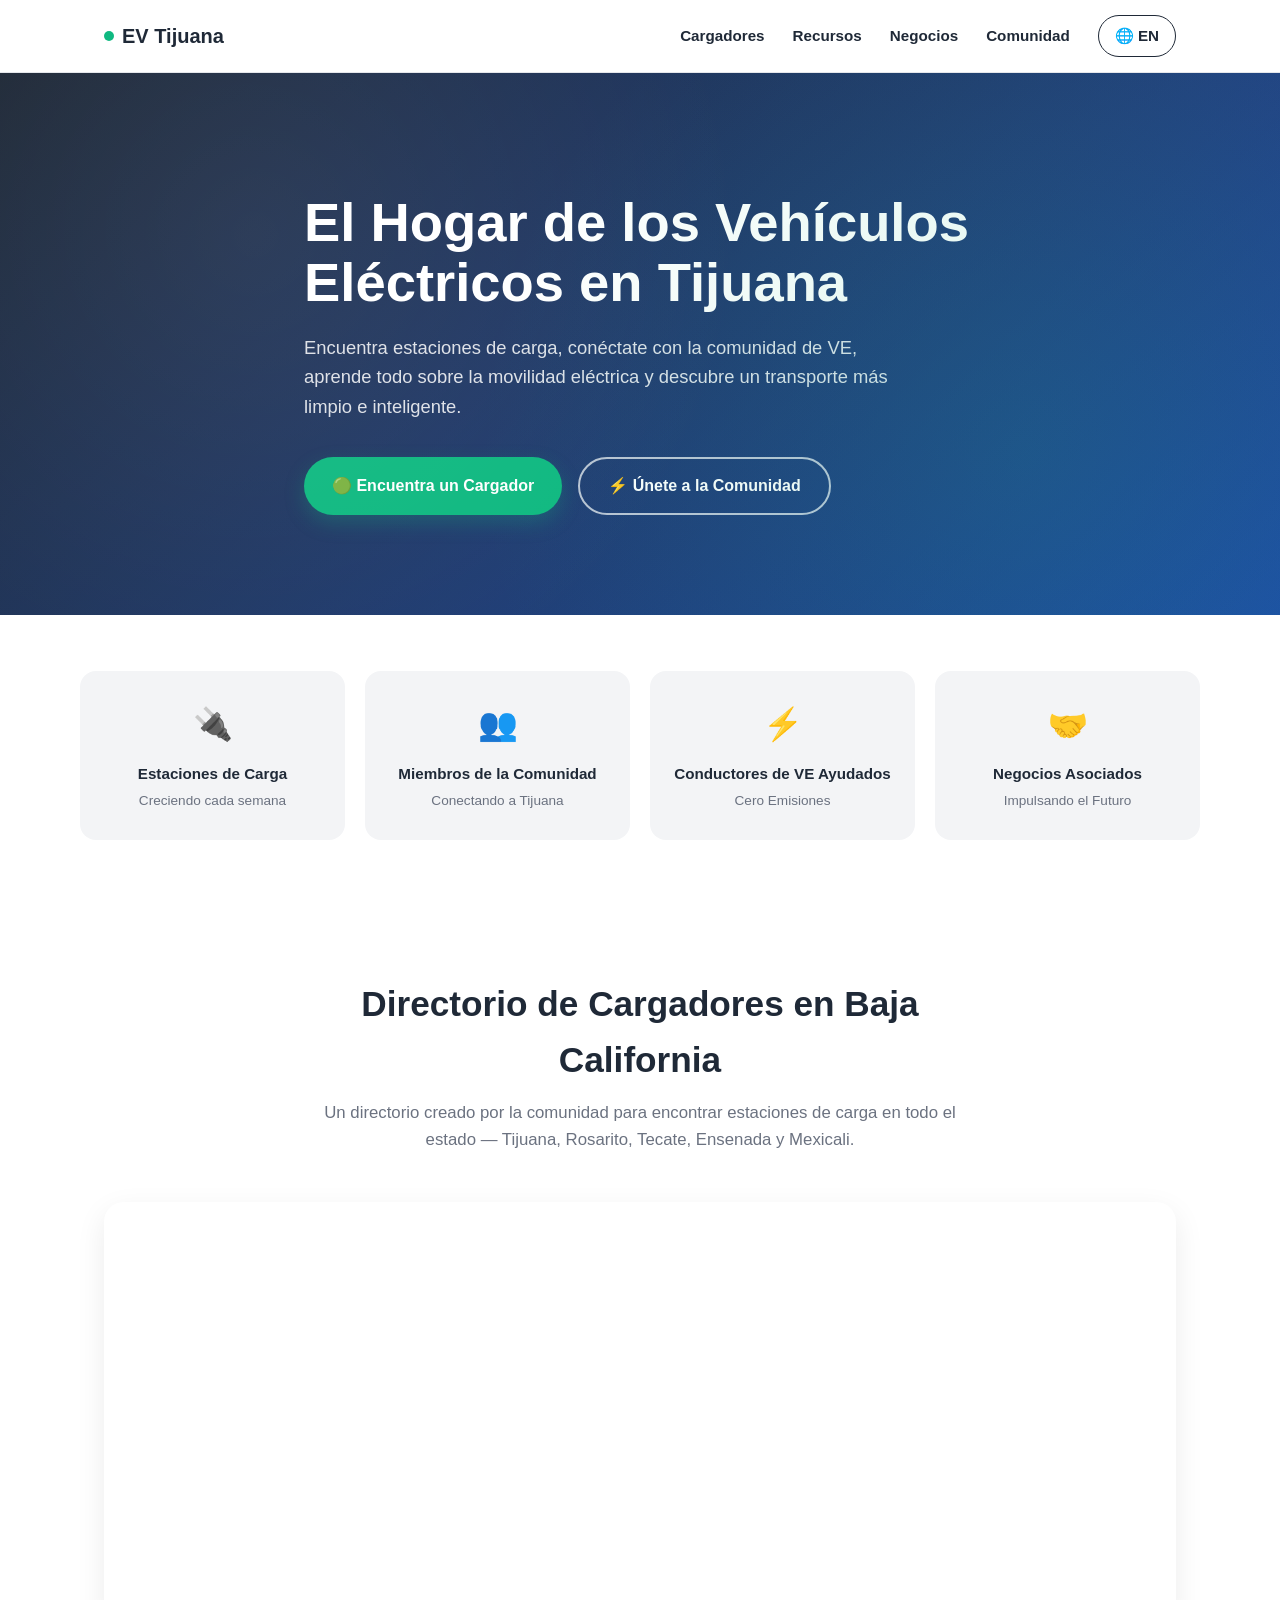
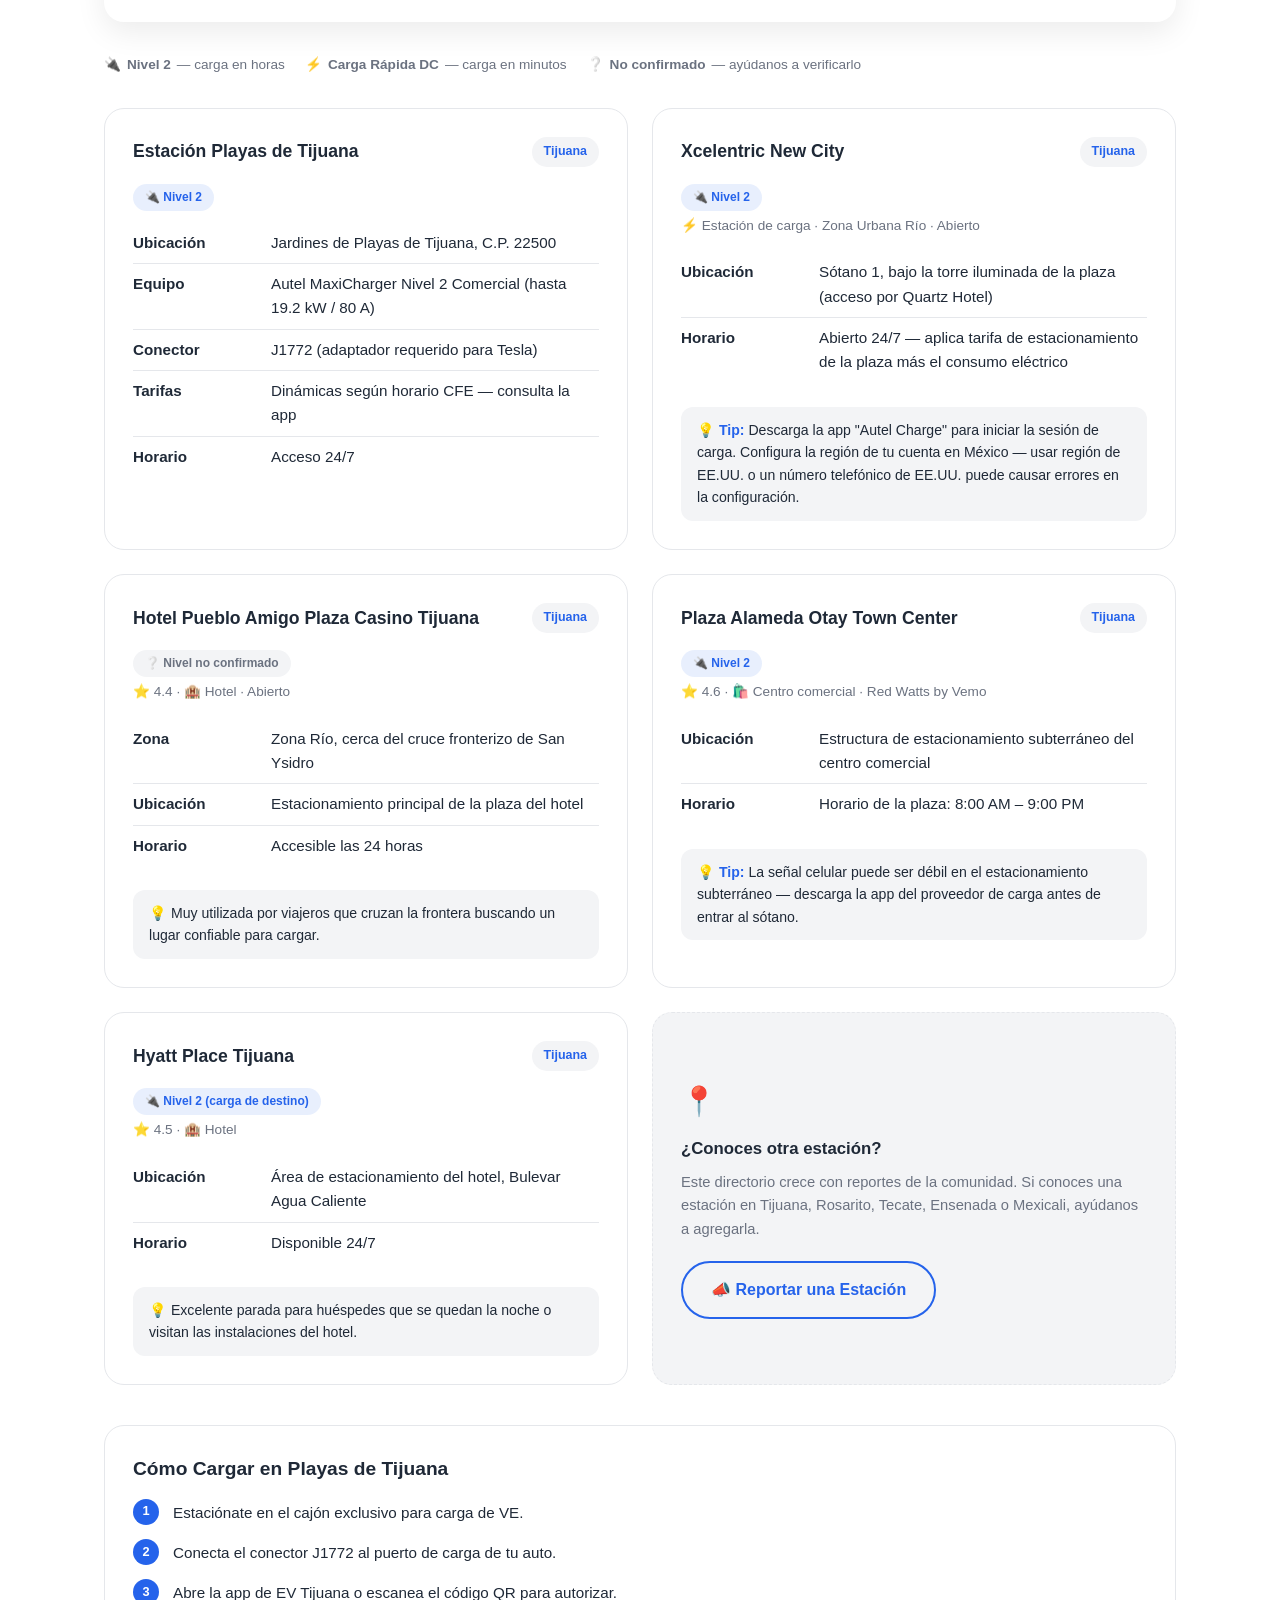
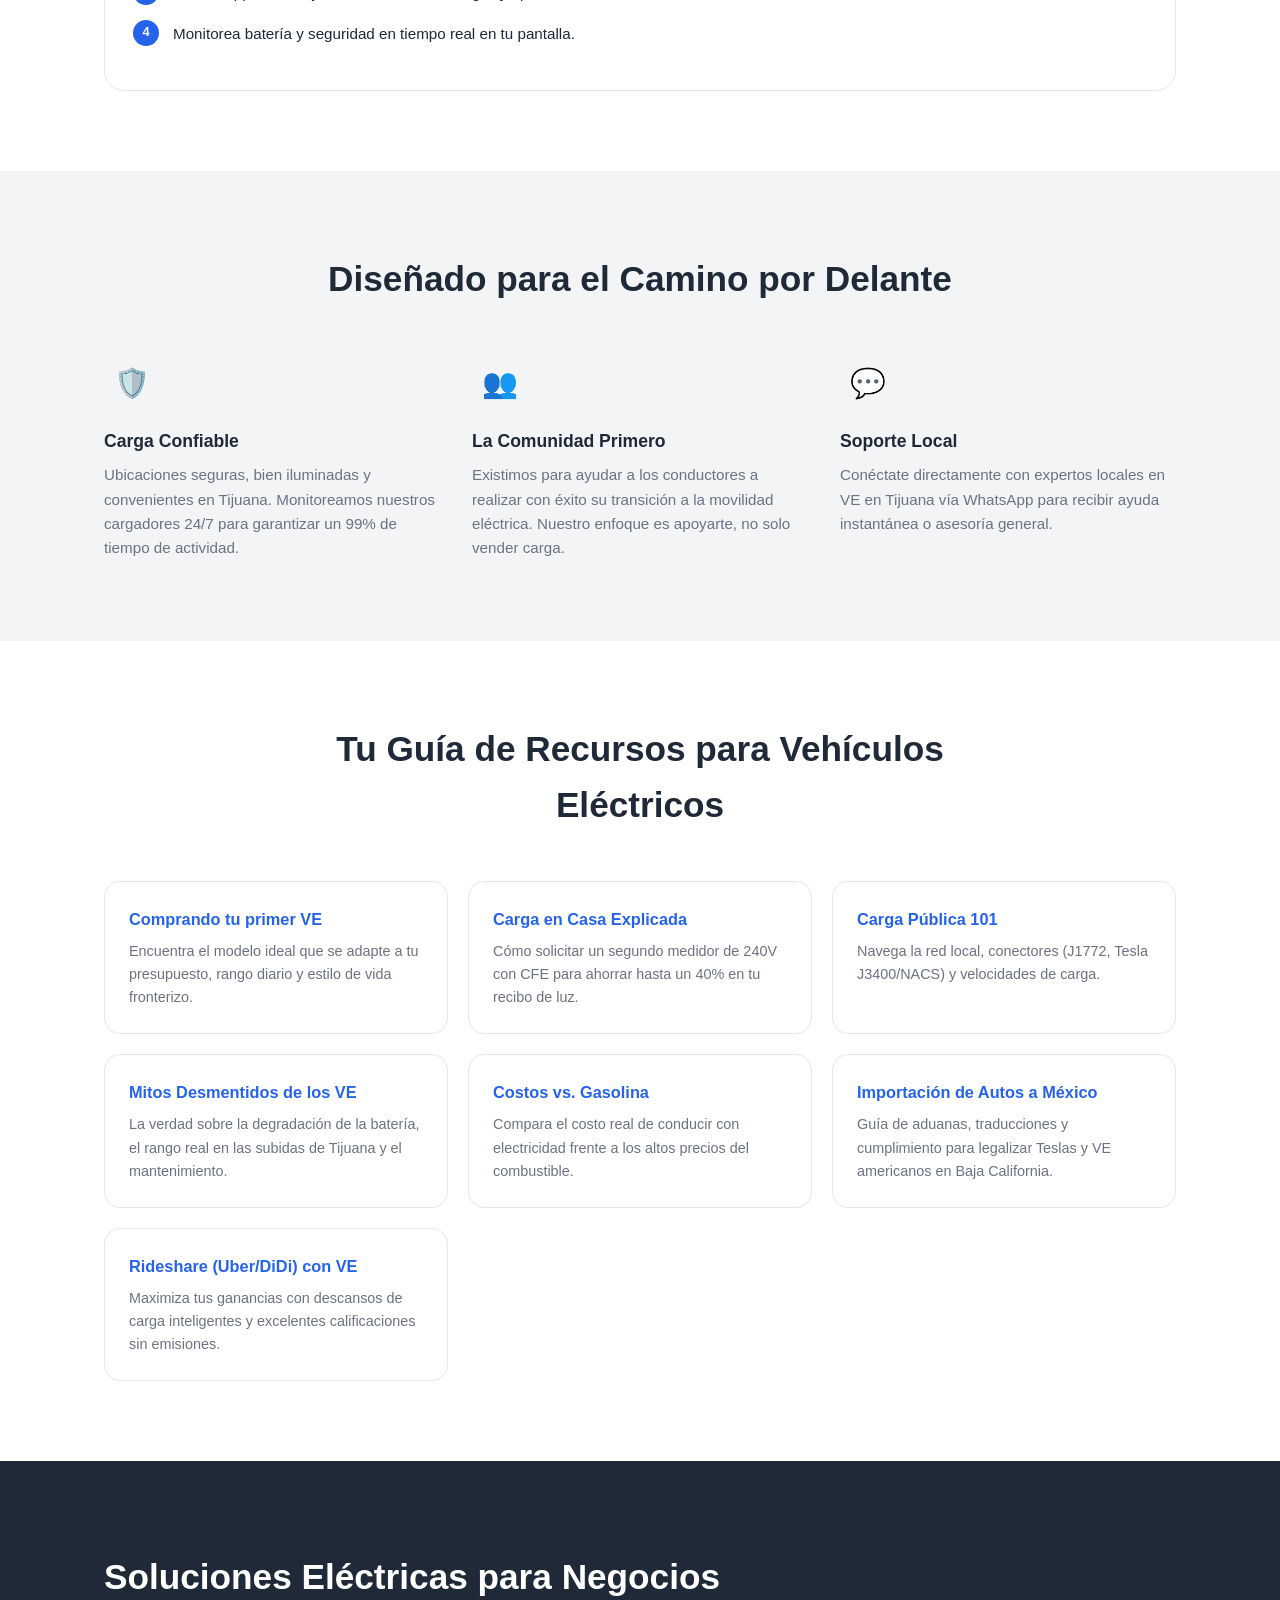
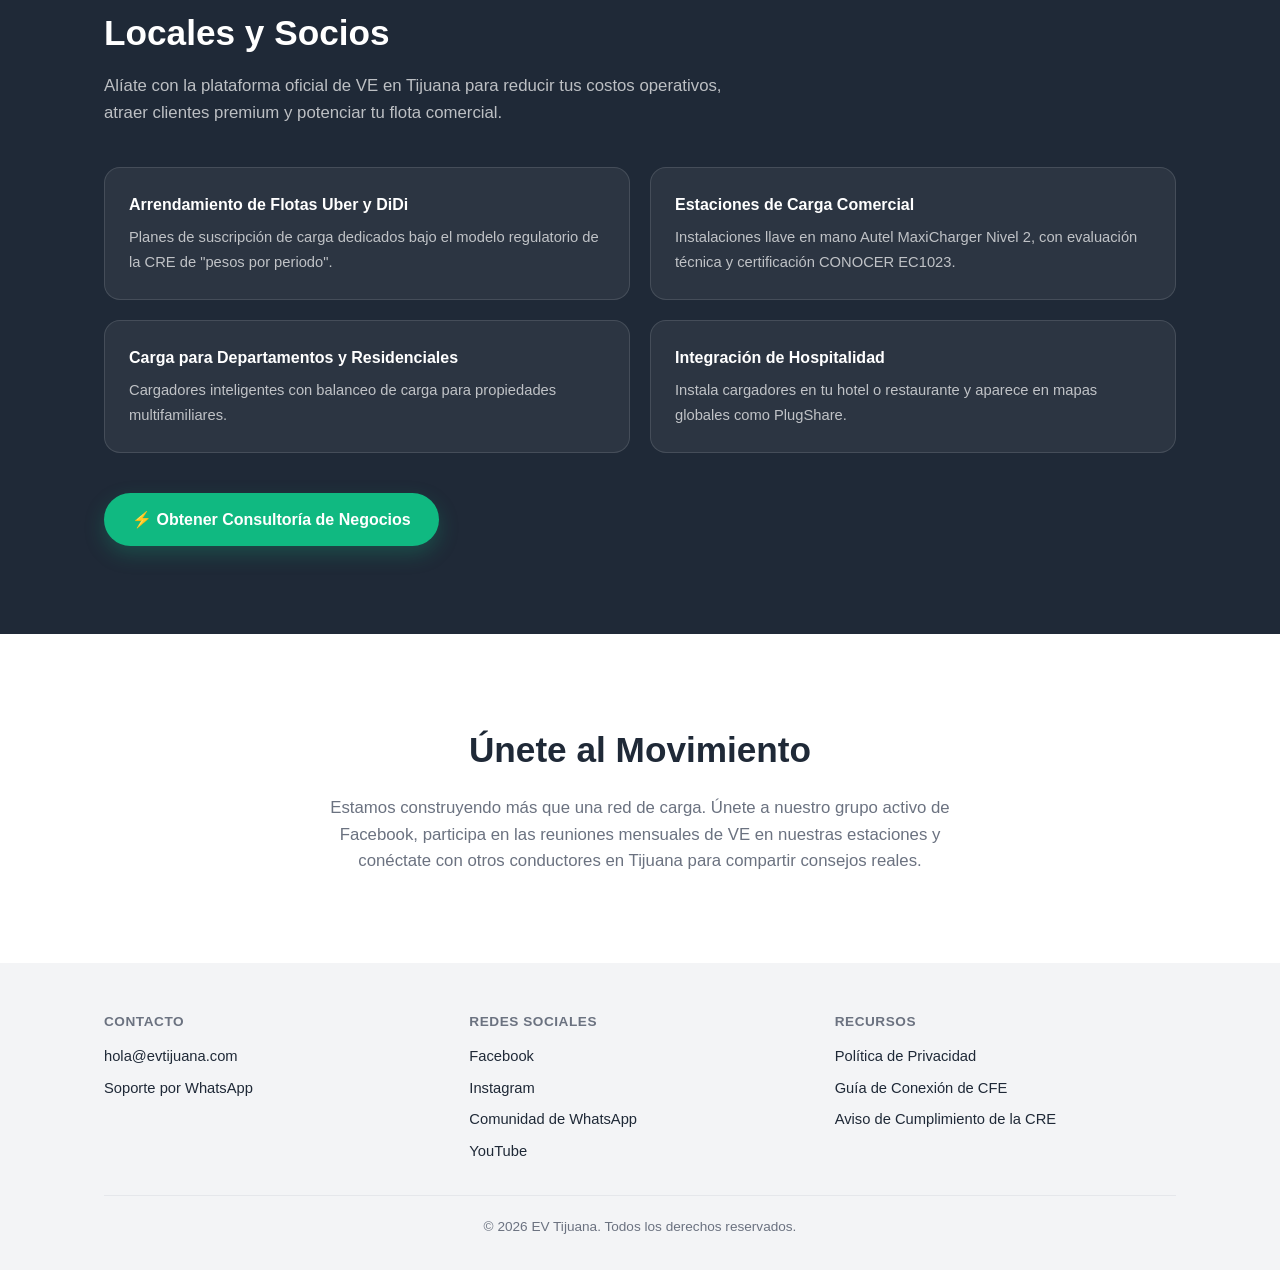
==== commit a34c776a: "Add charging speed-tier badges and legend (Level 2 / DC Fast / unconfirmed)" ====
--- a/index.html
+++ b/index.html
@@ -68,12 +68,19 @@
       src="https://maps.google.com/maps?q=Baja%20California%2C%20M%C3%A9xico&t=&z=8&ie=UTF8&iwloc=&output=embed">
     </iframe>
 
+    <div class="speed-legend">
+      <span>🔌 <strong>Nivel 2</strong> — carga en horas</span>
+      <span>⚡ <strong>Carga Rápida DC</strong> — carga en minutos</span>
+      <span>❔ <strong>No confirmado</strong> — ayúdanos a verificarlo</span>
+    </div>
+
     <div class="station-grid">
       <div class="station-card">
         <div class="station-card-head">
           <h3>Estación Playas de Tijuana</h3>
           <span class="station-tag">Tijuana</span>
         </div>
+        <div class="speed-badge speed-badge--l2">🔌 Nivel 2</div>
         <ul class="charger-facts">
           <li><strong>Ubicación</strong> Jardines de Playas de Tijuana, C.P. 22500</li>
           <li><strong>Equipo</strong> Autel MaxiCharger Nivel 2 Comercial (hasta 19.2 kW / 80 A)</li>
@@ -87,6 +94,7 @@
           <h3>Xcelentric New City</h3>
           <span class="station-tag">Tijuana</span>
         </div>
+        <div class="speed-badge speed-badge--l2">🔌 Nivel 2</div>
         <div class="station-meta">⚡ Estación de carga · Zona Urbana Río · Abierto</div>
         <ul class="charger-facts">
           <li><strong>Ubicación</strong> Sótano 1, bajo la torre iluminada de la plaza (acceso por Quartz Hotel)</li>
@@ -99,6 +107,7 @@
           <h3>Hotel Pueblo Amigo Plaza Casino Tijuana</h3>
           <span class="station-tag">Tijuana</span>
         </div>
+        <div class="speed-badge speed-badge--unknown">❔ Nivel no confirmado</div>
         <div class="station-meta">⭐ 4.4 · 🏨 Hotel · Abierto</div>
         <ul class="charger-facts">
           <li><strong>Zona</strong> Zona Río, cerca del cruce fronterizo de San Ysidro</li>
@@ -112,6 +121,7 @@
           <h3>Plaza Alameda Otay Town Center</h3>
           <span class="station-tag">Tijuana</span>
         </div>
+        <div class="speed-badge speed-badge--l2">🔌 Nivel 2</div>
         <div class="station-meta">⭐ 4.6 · 🛍️ Centro comercial · Red Watts by Vemo</div>
         <ul class="charger-facts">
           <li><strong>Ubicación</strong> Estructura de estacionamiento subterráneo del centro comercial</li>
@@ -124,6 +134,7 @@
           <h3>Hyatt Place Tijuana</h3>
           <span class="station-tag">Tijuana</span>
         </div>
+        <div class="speed-badge speed-badge--l2">🔌 Nivel 2 (carga de destino)</div>
         <div class="station-meta">⭐ 4.5 · 🏨 Hotel</div>
         <ul class="charger-facts">
           <li><strong>Ubicación</strong> Área de estacionamiento del hotel, Bulevar Agua Caliente</li>
--- a/style.css
+++ b/style.css
@@ -296,6 +296,33 @@
   border-radius: 999px;
   white-space: nowrap;
 }
+
+.speed-badge {
+  display: inline-flex;
+  align-items: center;
+  gap: 6px;
+  padding: 4px 12px;
+  border-radius: 999px;
+  font-weight: 700;
+  font-size: 0.75rem;
+  margin-bottom: 12px;
+}
+
+.speed-badge--l2 { background: rgba(37, 99, 235, 0.1); color: var(--blue); }
+.speed-badge--dcfast { background: rgba(16, 185, 129, 0.14); color: var(--green-dark); }
+.speed-badge--unknown { background: var(--gray-100); color: var(--gray-500); }
+
+.speed-legend {
+  display: flex;
+  flex-wrap: wrap;
+  gap: 20px;
+  align-items: center;
+  margin: -16px 0 32px;
+  font-size: 0.85rem;
+  color: var(--gray-500);
+}
+
+.speed-legend span { display: inline-flex; align-items: center; gap: 6px; }
 
 .station-meta {
   font-size: 0.85rem;
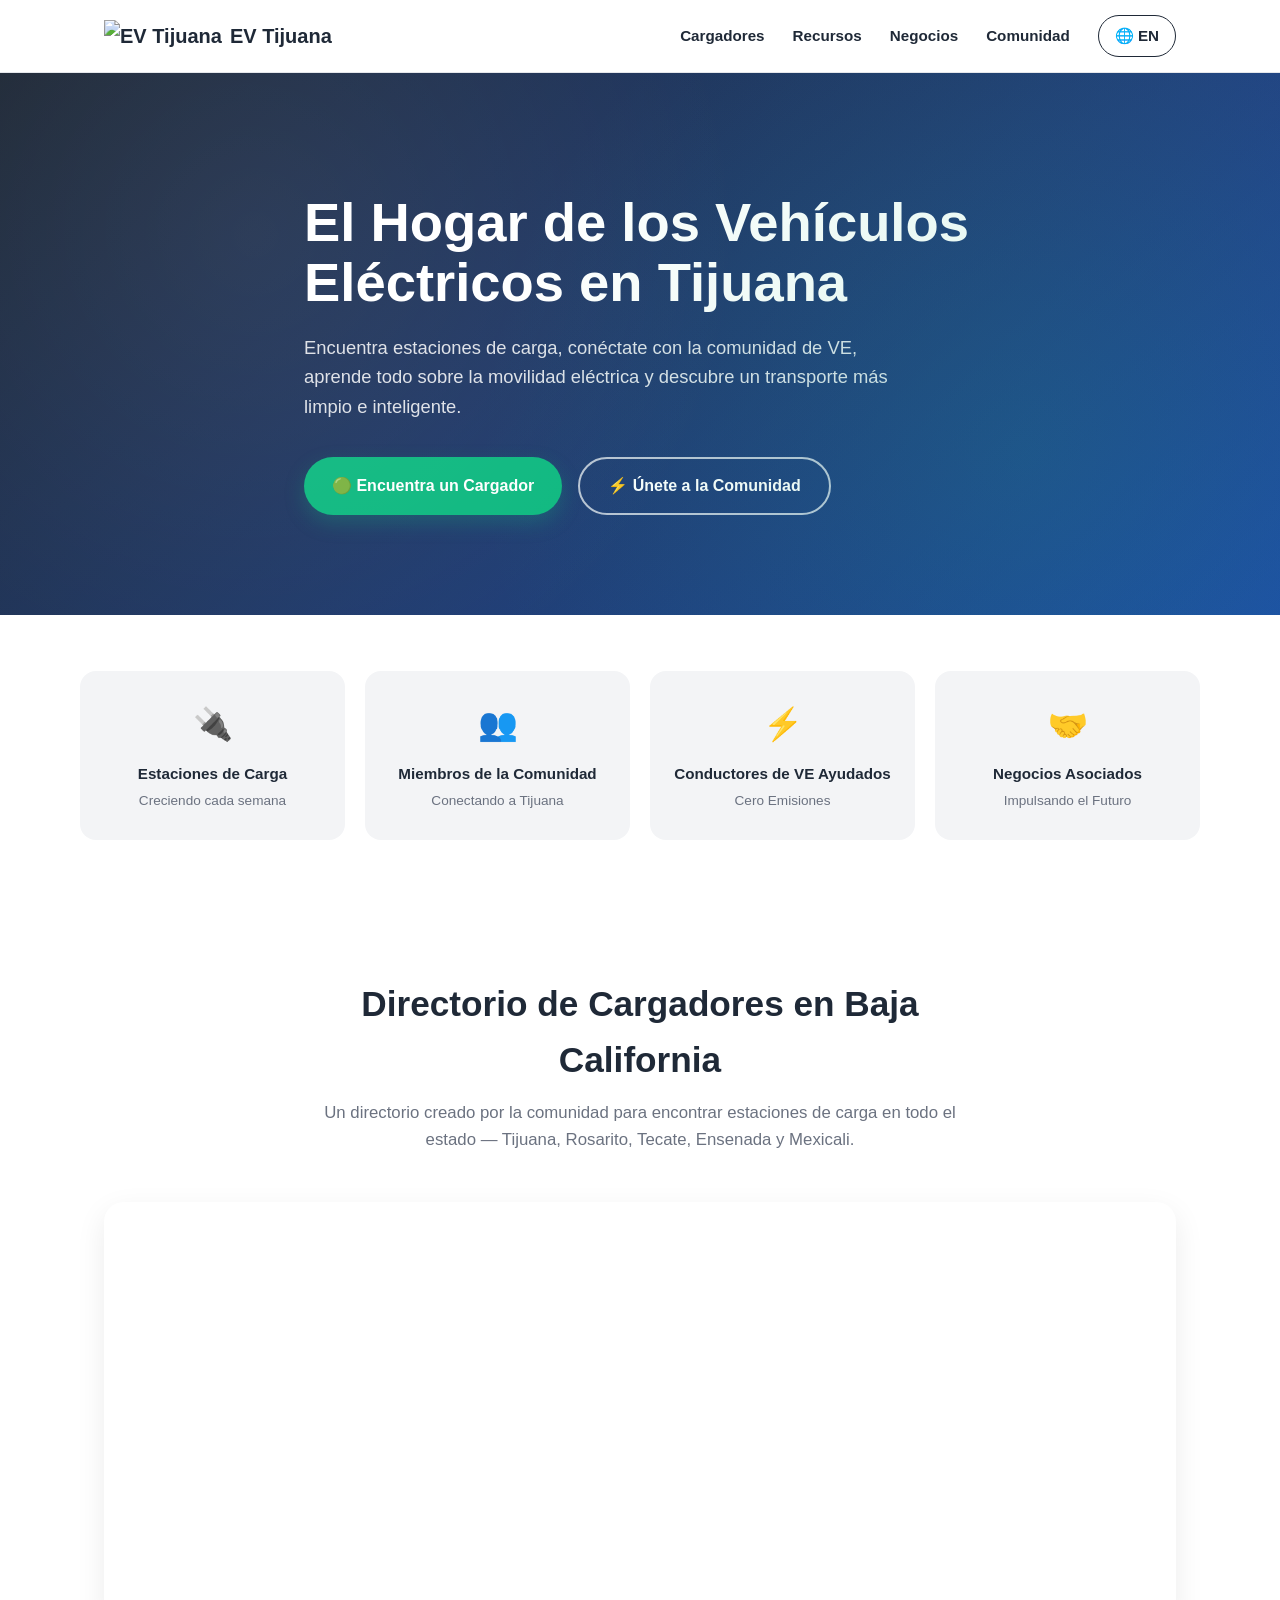
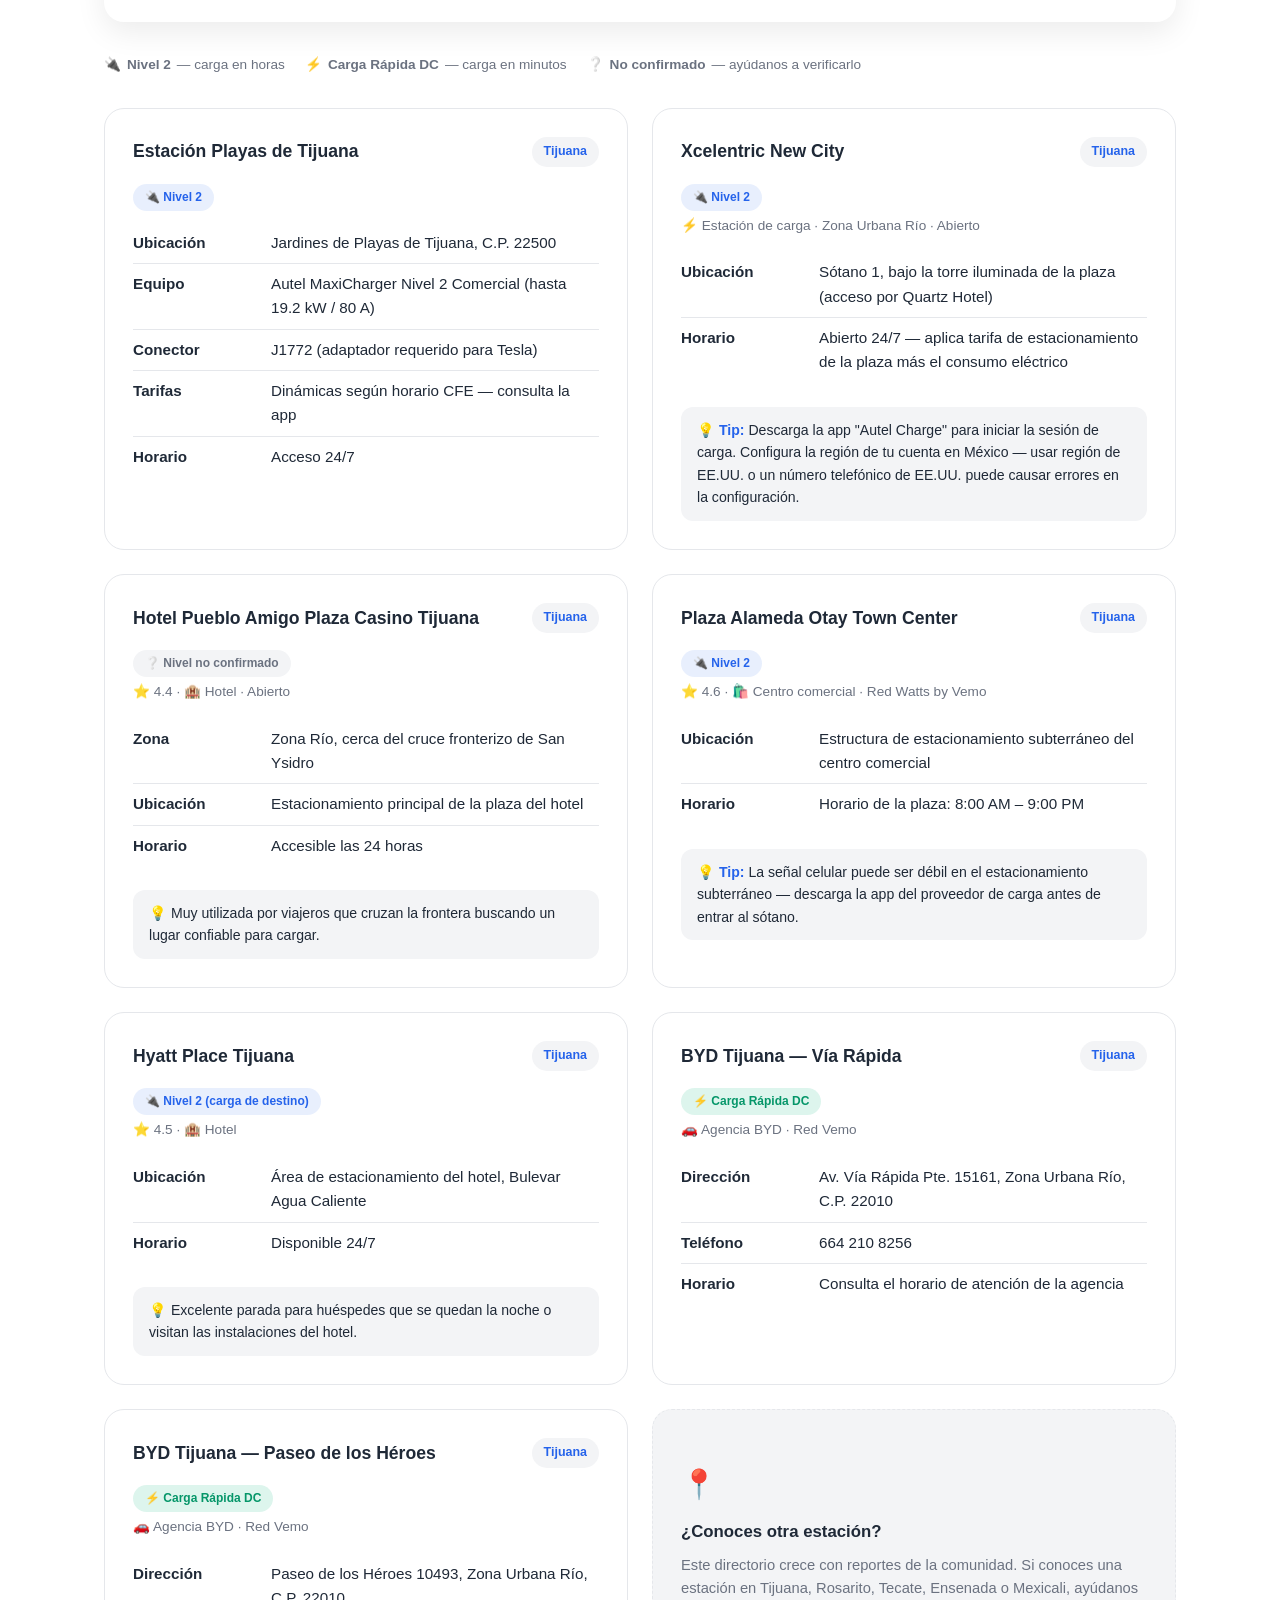
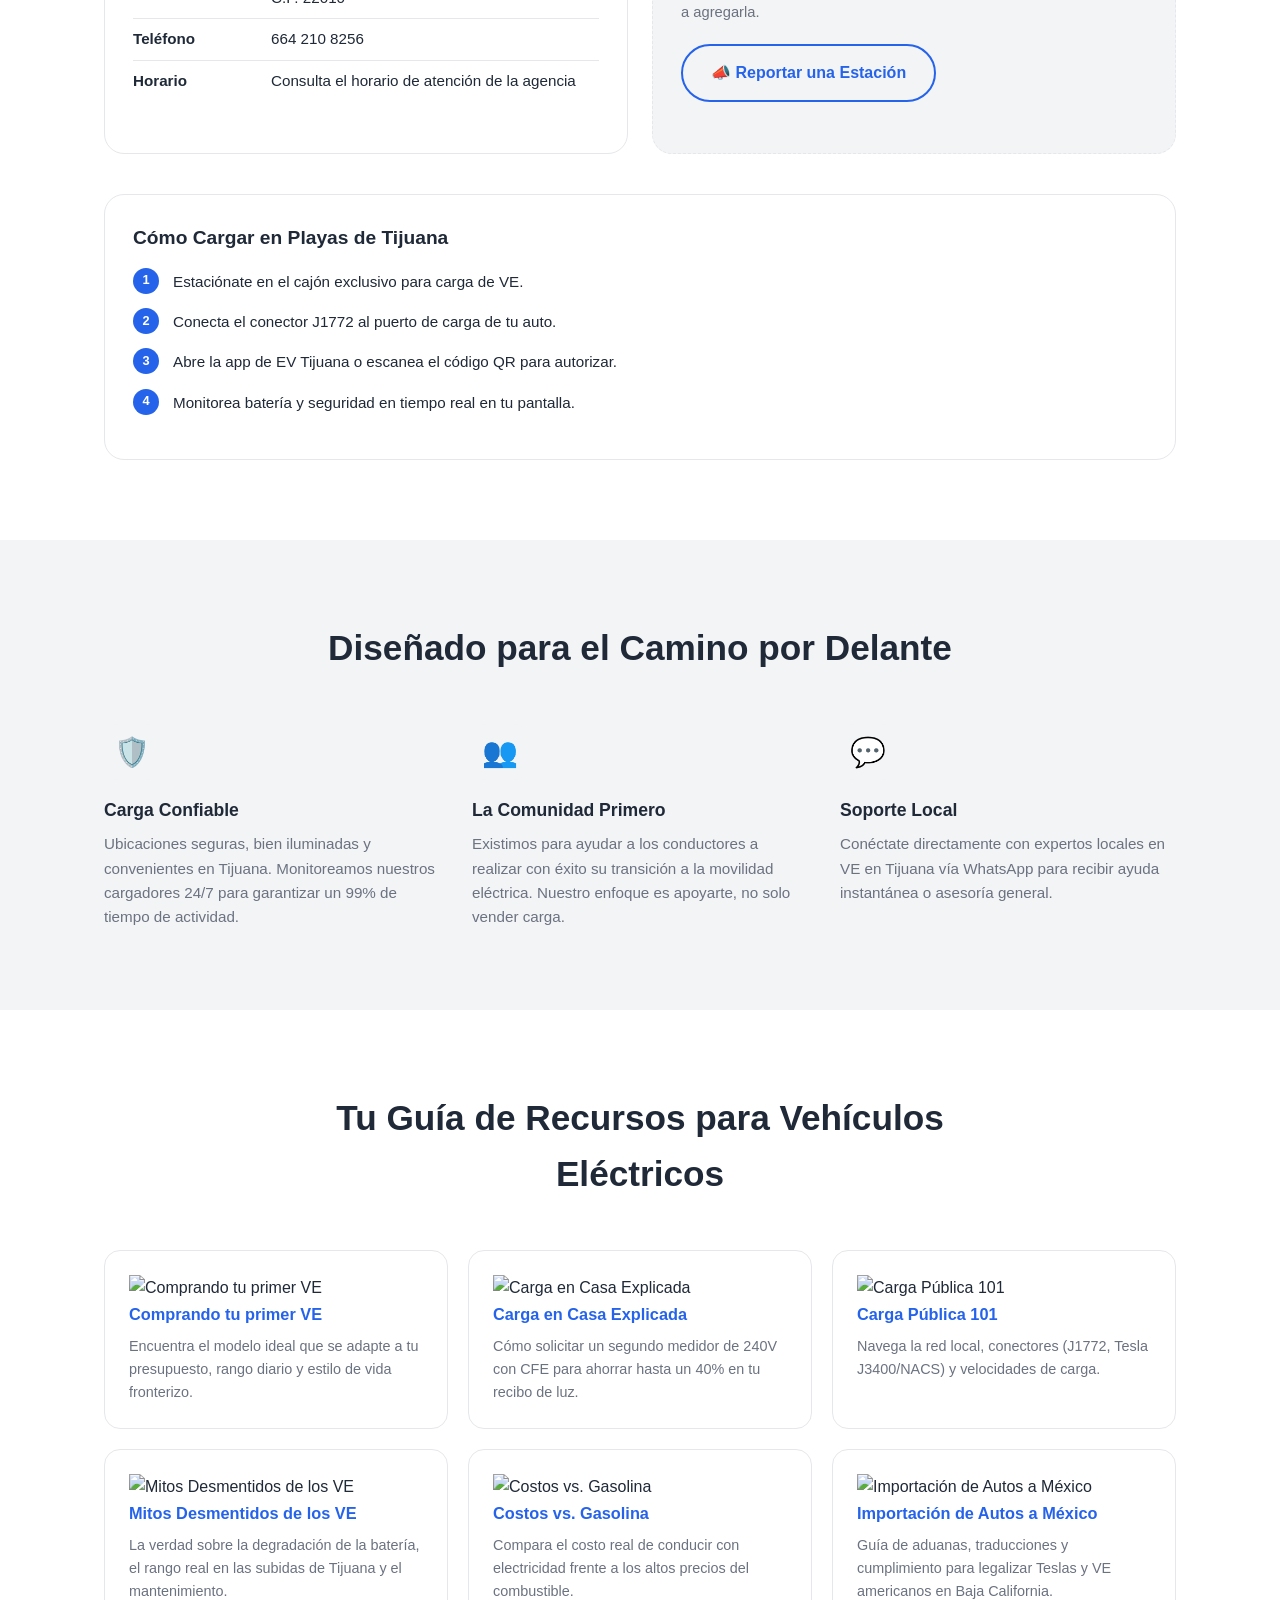
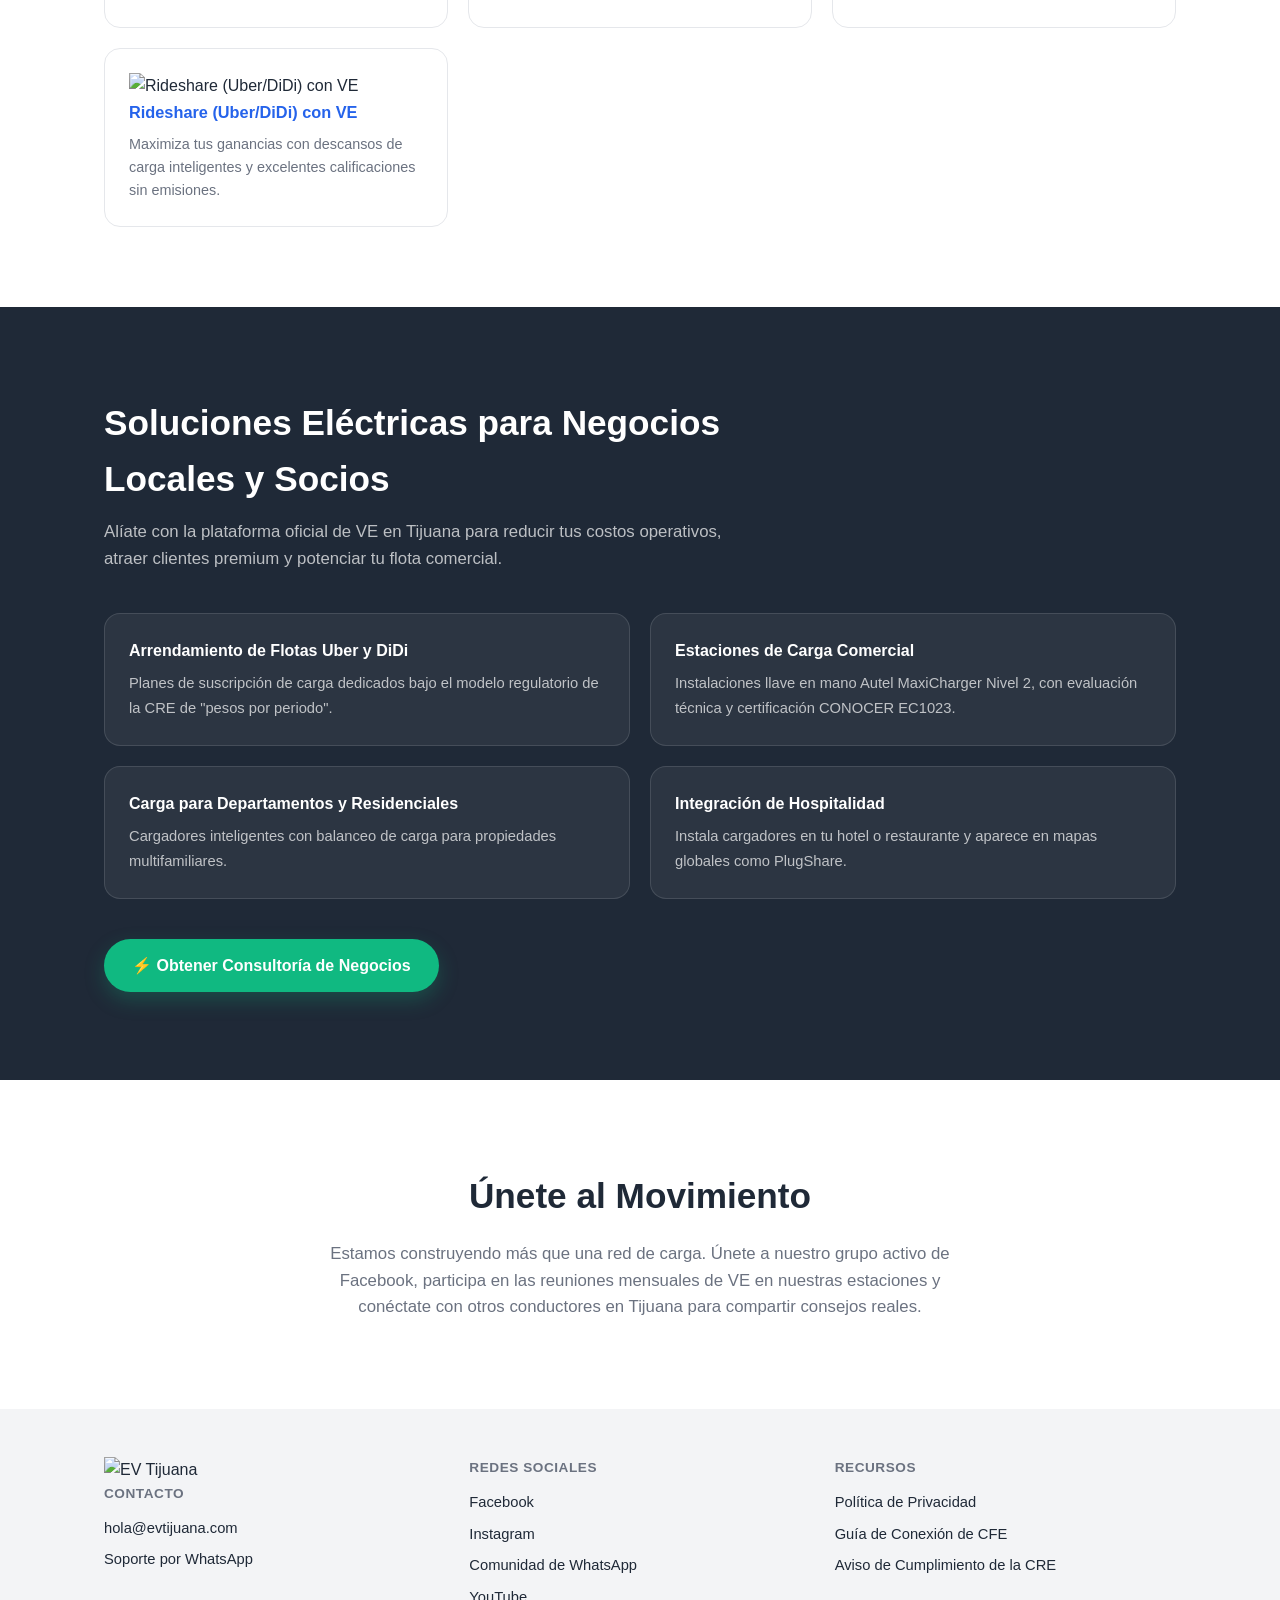
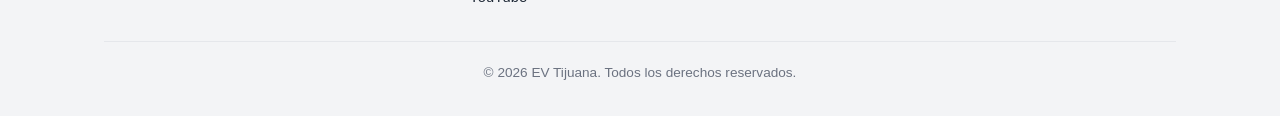
==== commit 9b42cd38: "Add first DC Fast stations: BYD Tijuana dealerships (Vemo network)" ====
--- a/index.html
+++ b/index.html
@@ -5,14 +5,14 @@
 <meta name="viewport" content="width=device-width, initial-scale=1.0">
 <title>EV Tijuana — El Hogar de los Vehículos Eléctricos en Tijuana</title>
 <meta name="description" content="Directorio comunitario de estaciones de carga para vehículos eléctricos en Baja California — Tijuana, Rosarito, Tecate, Ensenada y Mexicali.">
-<link rel="icon" href="data:image/svg+xml,<svg xmlns=%22http://www.w3.org/2000/svg%22 viewBox=%220 0 100 100%22><text y=%22.9em%22 font-size=%2290%22>⚡</text></svg>">
+<link rel="icon" type="image/png" href="assets/logos/logo_1_minimal.png">
 <link rel="stylesheet" href="style.css">
 </head>
 <body>
 
 <nav class="navbar">
   <div class="container">
-    <a href="#" class="brand"><span class="brand-dot"></span> EV Tijuana</a>
+    <a href="#" class="brand"><img src="assets/logos/logo_1_minimal.png" alt="EV Tijuana" class="brand-logo"> EV Tijuana</a>
     <div class="nav-links">
       <a href="#cargadores">Cargadores</a>
       <a href="#recursos">Recursos</a>
@@ -141,6 +141,32 @@
           <li><strong>Horario</strong> Disponible 24/7</li>
         </ul>
         <p class="station-tip">💡 Excelente parada para huéspedes que se quedan la noche o visitan las instalaciones del hotel.</p>
+      </div>
+      <div class="station-card">
+        <div class="station-card-head">
+          <h3>BYD Tijuana — Vía Rápida</h3>
+          <span class="station-tag">Tijuana</span>
+        </div>
+        <div class="speed-badge speed-badge--dcfast">⚡ Carga Rápida DC</div>
+        <div class="station-meta">🚗 Agencia BYD · Red Vemo</div>
+        <ul class="charger-facts">
+          <li><strong>Dirección</strong> Av. Vía Rápida Pte. 15161, Zona Urbana Río, C.P. 22010</li>
+          <li><strong>Teléfono</strong> 664 210 8256</li>
+          <li><strong>Horario</strong> Consulta el horario de atención de la agencia</li>
+        </ul>
+      </div>
+      <div class="station-card">
+        <div class="station-card-head">
+          <h3>BYD Tijuana — Paseo de los Héroes</h3>
+          <span class="station-tag">Tijuana</span>
+        </div>
+        <div class="speed-badge speed-badge--dcfast">⚡ Carga Rápida DC</div>
+        <div class="station-meta">🚗 Agencia BYD · Red Vemo</div>
+        <ul class="charger-facts">
+          <li><strong>Dirección</strong> Paseo de los Héroes 10493, Zona Urbana Río, C.P. 22010</li>
+          <li><strong>Teléfono</strong> 664 210 8256</li>
+          <li><strong>Horario</strong> Consulta el horario de atención de la agencia</li>
+        </ul>
       </div>
       <div class="station-card station-card-empty">
         <div class="station-empty-icon">📍</div>
@@ -194,30 +220,37 @@
     </div>
     <div class="resource-grid">
       <div class="resource-card">
+        <img class="resource-card-img" src="assets/illustrations/topic_1.png" alt="Comprando tu primer VE" loading="lazy">
         <h3>Comprando tu primer VE</h3>
         <p>Encuentra el modelo ideal que se adapte a tu presupuesto, rango diario y estilo de vida fronterizo.</p>
       </div>
       <div class="resource-card">
+        <img class="resource-card-img" src="assets/illustrations/topic_6.png" alt="Carga en Casa Explicada" loading="lazy">
         <h3>Carga en Casa Explicada</h3>
         <p>Cómo solicitar un segundo medidor de 240V con CFE para ahorrar hasta un 40% en tu recibo de luz.</p>
       </div>
       <div class="resource-card">
+        <img class="resource-card-img" src="assets/illustrations/topic_13.png" alt="Carga Pública 101" loading="lazy">
         <h3>Carga Pública 101</h3>
         <p>Navega la red local, conectores (J1772, Tesla J3400/NACS) y velocidades de carga.</p>
       </div>
       <div class="resource-card">
+        <img class="resource-card-img" src="assets/illustrations/topic_26.png" alt="Mitos Desmentidos de los VE" loading="lazy">
         <h3>Mitos Desmentidos de los VE</h3>
         <p>La verdad sobre la degradación de la batería, el rango real en las subidas de Tijuana y el mantenimiento.</p>
       </div>
       <div class="resource-card">
+        <img class="resource-card-img" src="assets/illustrations/topic_3.png" alt="Costos vs. Gasolina" loading="lazy">
         <h3>Costos vs. Gasolina</h3>
         <p>Compara el costo real de conducir con electricidad frente a los altos precios del combustible.</p>
       </div>
       <div class="resource-card">
+        <img class="resource-card-img" src="assets/illustrations/topic_19.png" alt="Importación de Autos a México" loading="lazy">
         <h3>Importación de Autos a México</h3>
         <p>Guía de aduanas, traducciones y cumplimiento para legalizar Teslas y VE americanos en Baja California.</p>
       </div>
       <div class="resource-card">
+        <img class="resource-card-img" src="assets/illustrations/topic_21.png" alt="Rideshare (Uber/DiDi) con VE" loading="lazy">
         <h3>Rideshare (Uber/DiDi) con VE</h3>
         <p>Maximiza tus ganancias con descansos de carga inteligentes y excelentes calificaciones sin emisiones.</p>
       </div>
@@ -264,6 +297,7 @@
   <div class="container">
     <div class="footer-grid">
       <div class="footer-col">
+        <img src="assets/logos/logo_1_minimal.png" alt="EV Tijuana" class="footer-logo">
         <h4>Contacto</h4>
         <a href="mailto:hola@evtijuana.com">hola@evtijuana.com</a>
         <a href="#">Soporte por WhatsApp</a>
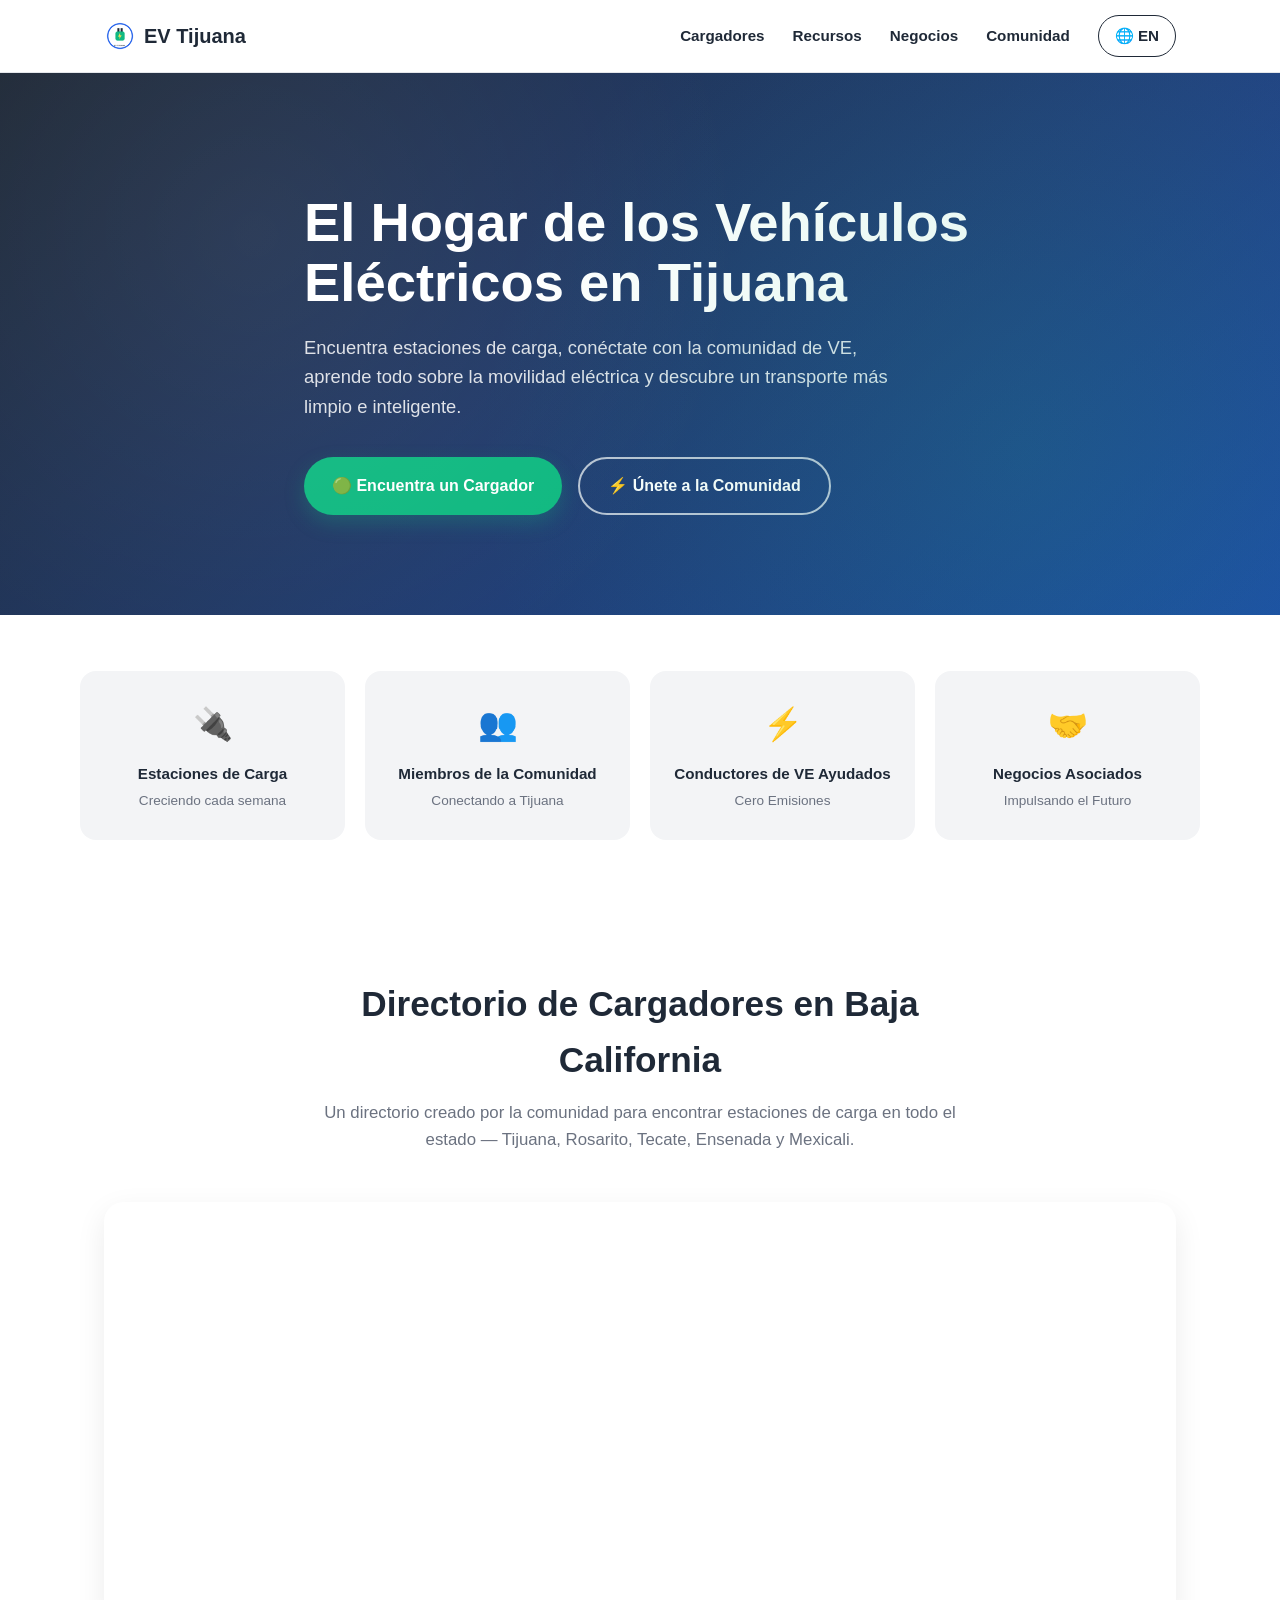
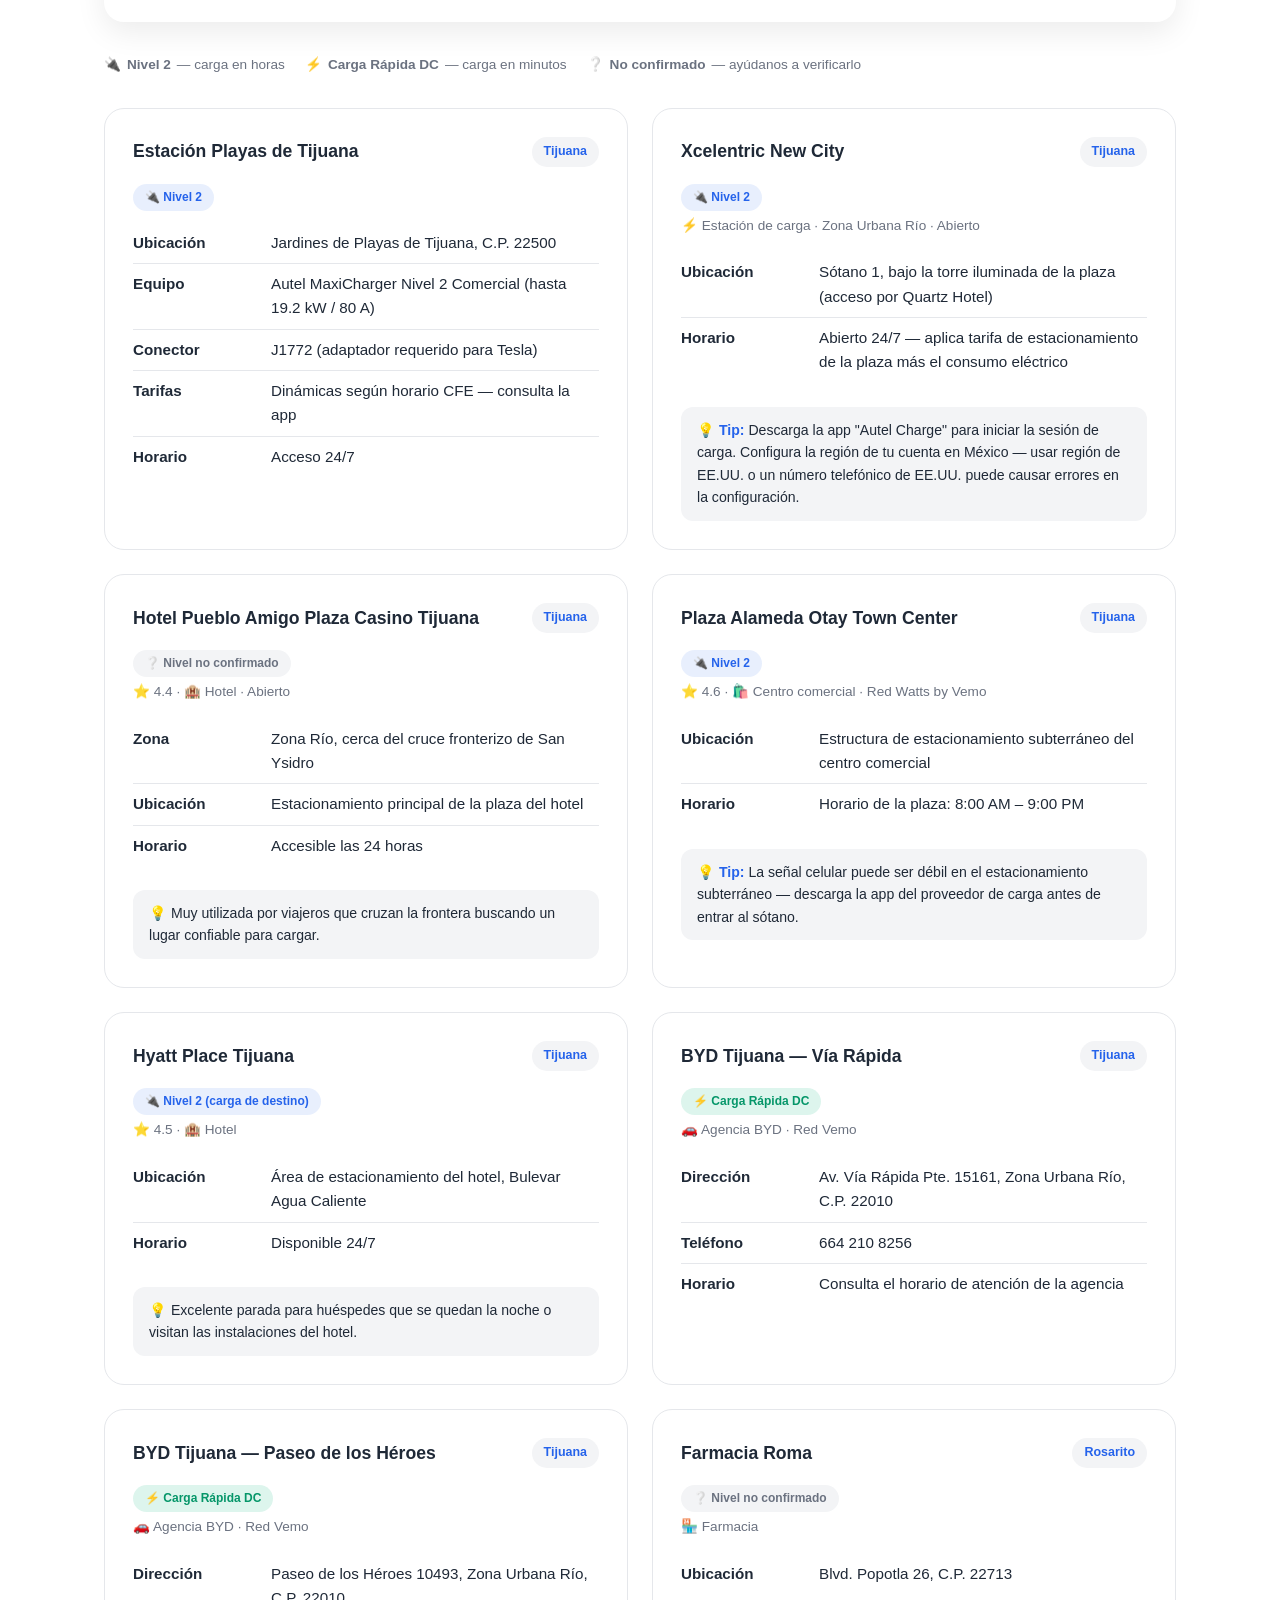
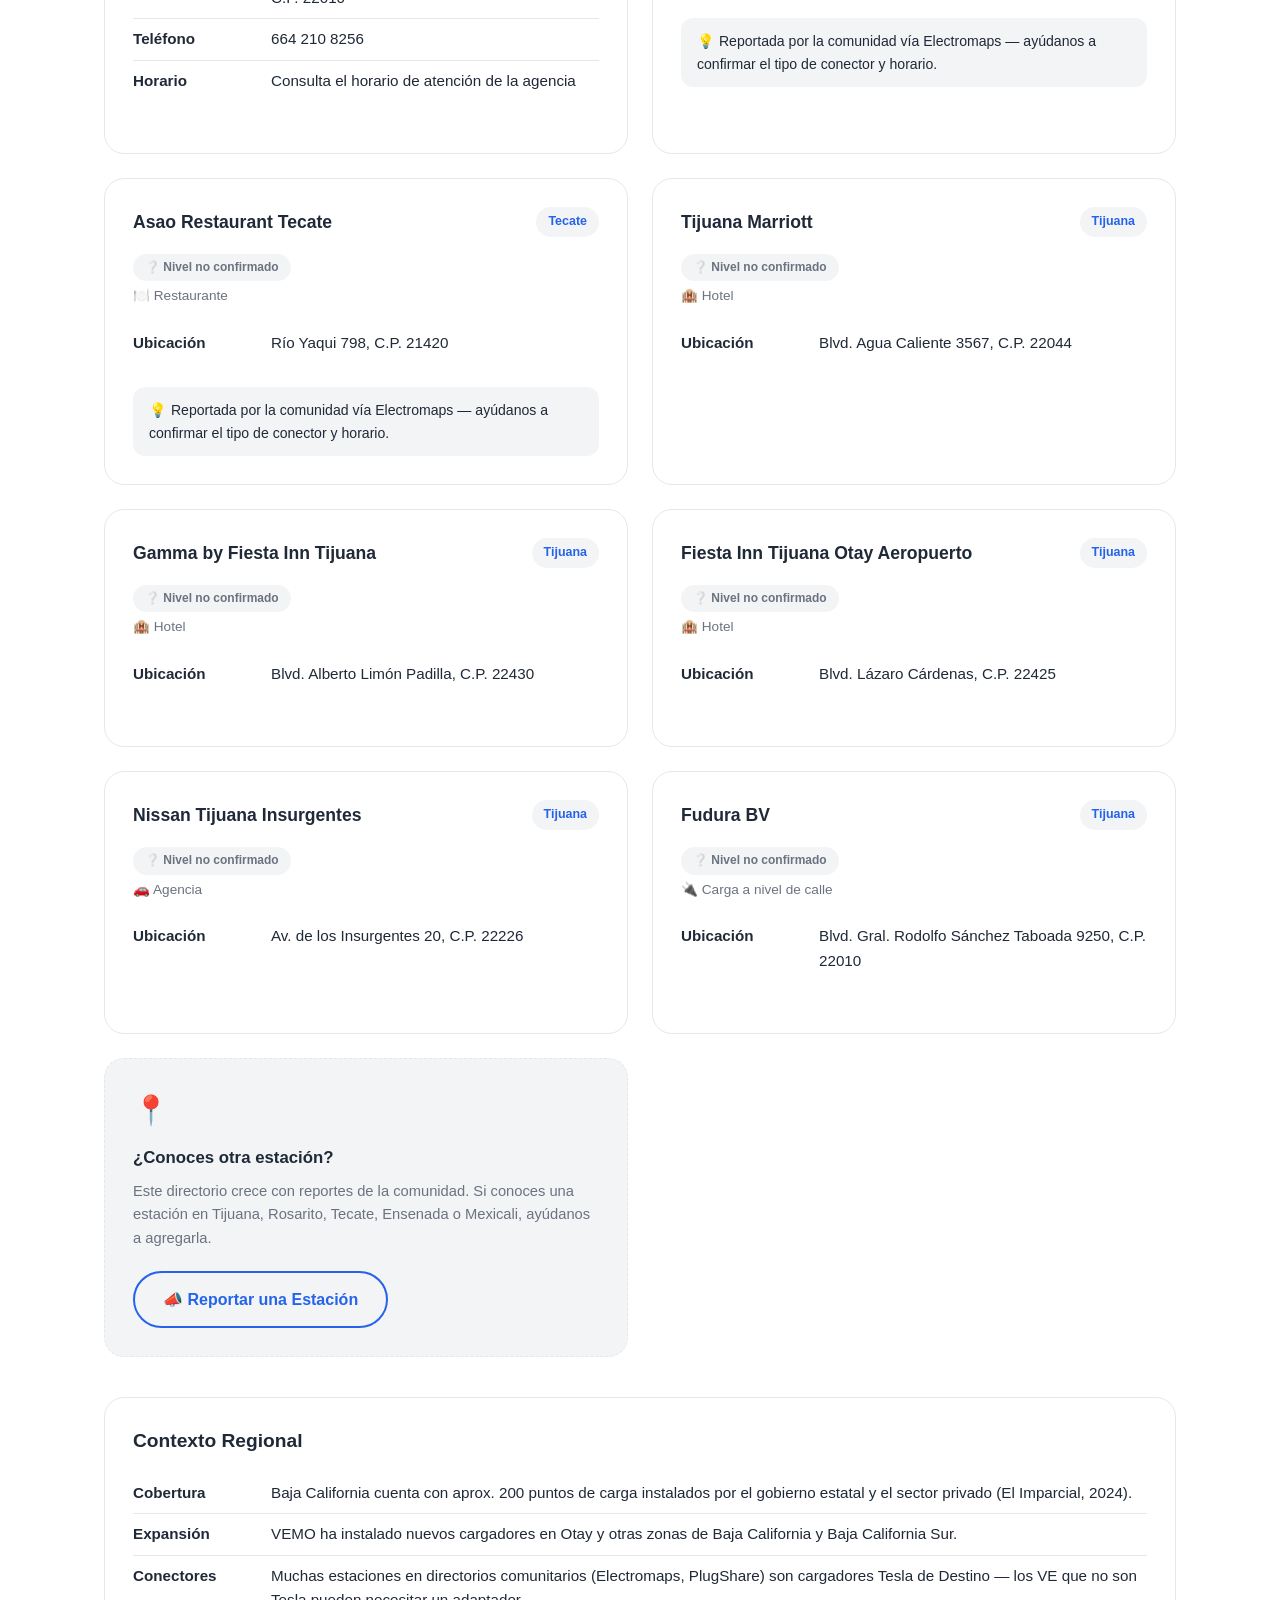
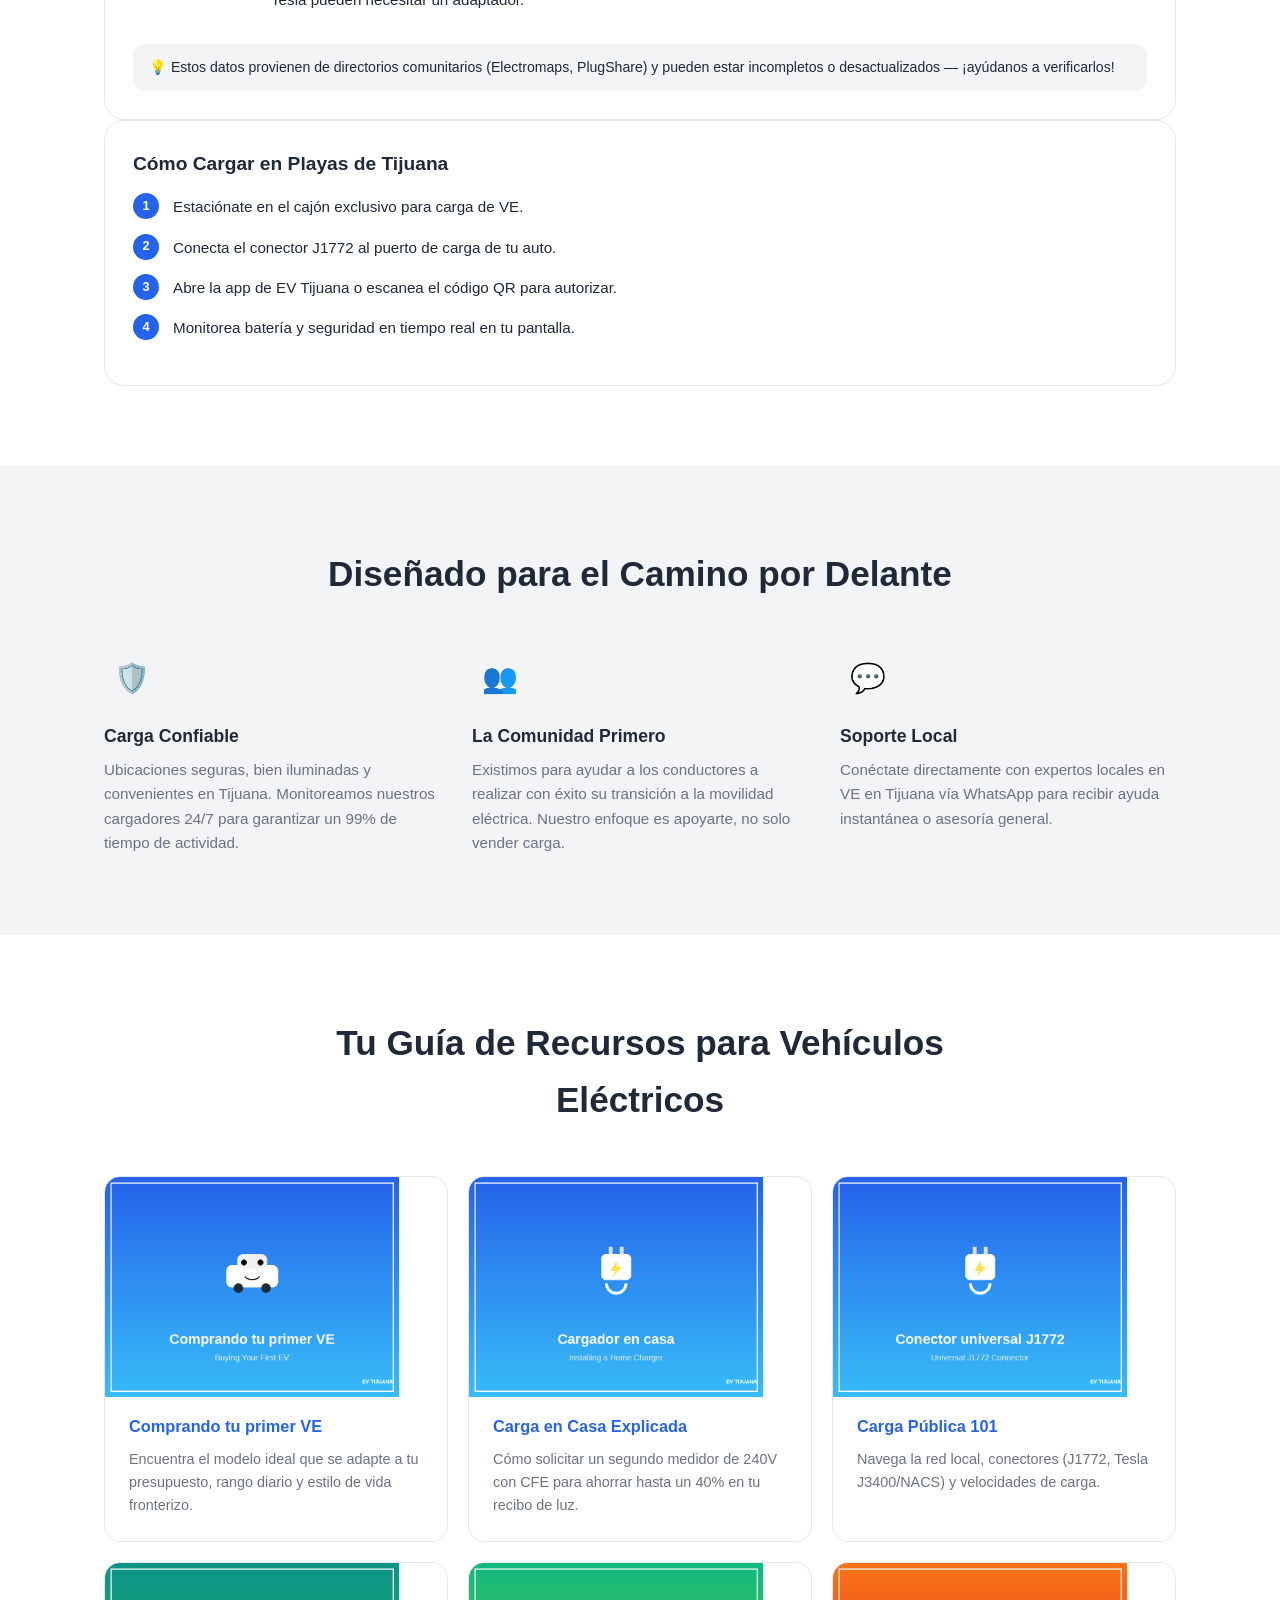
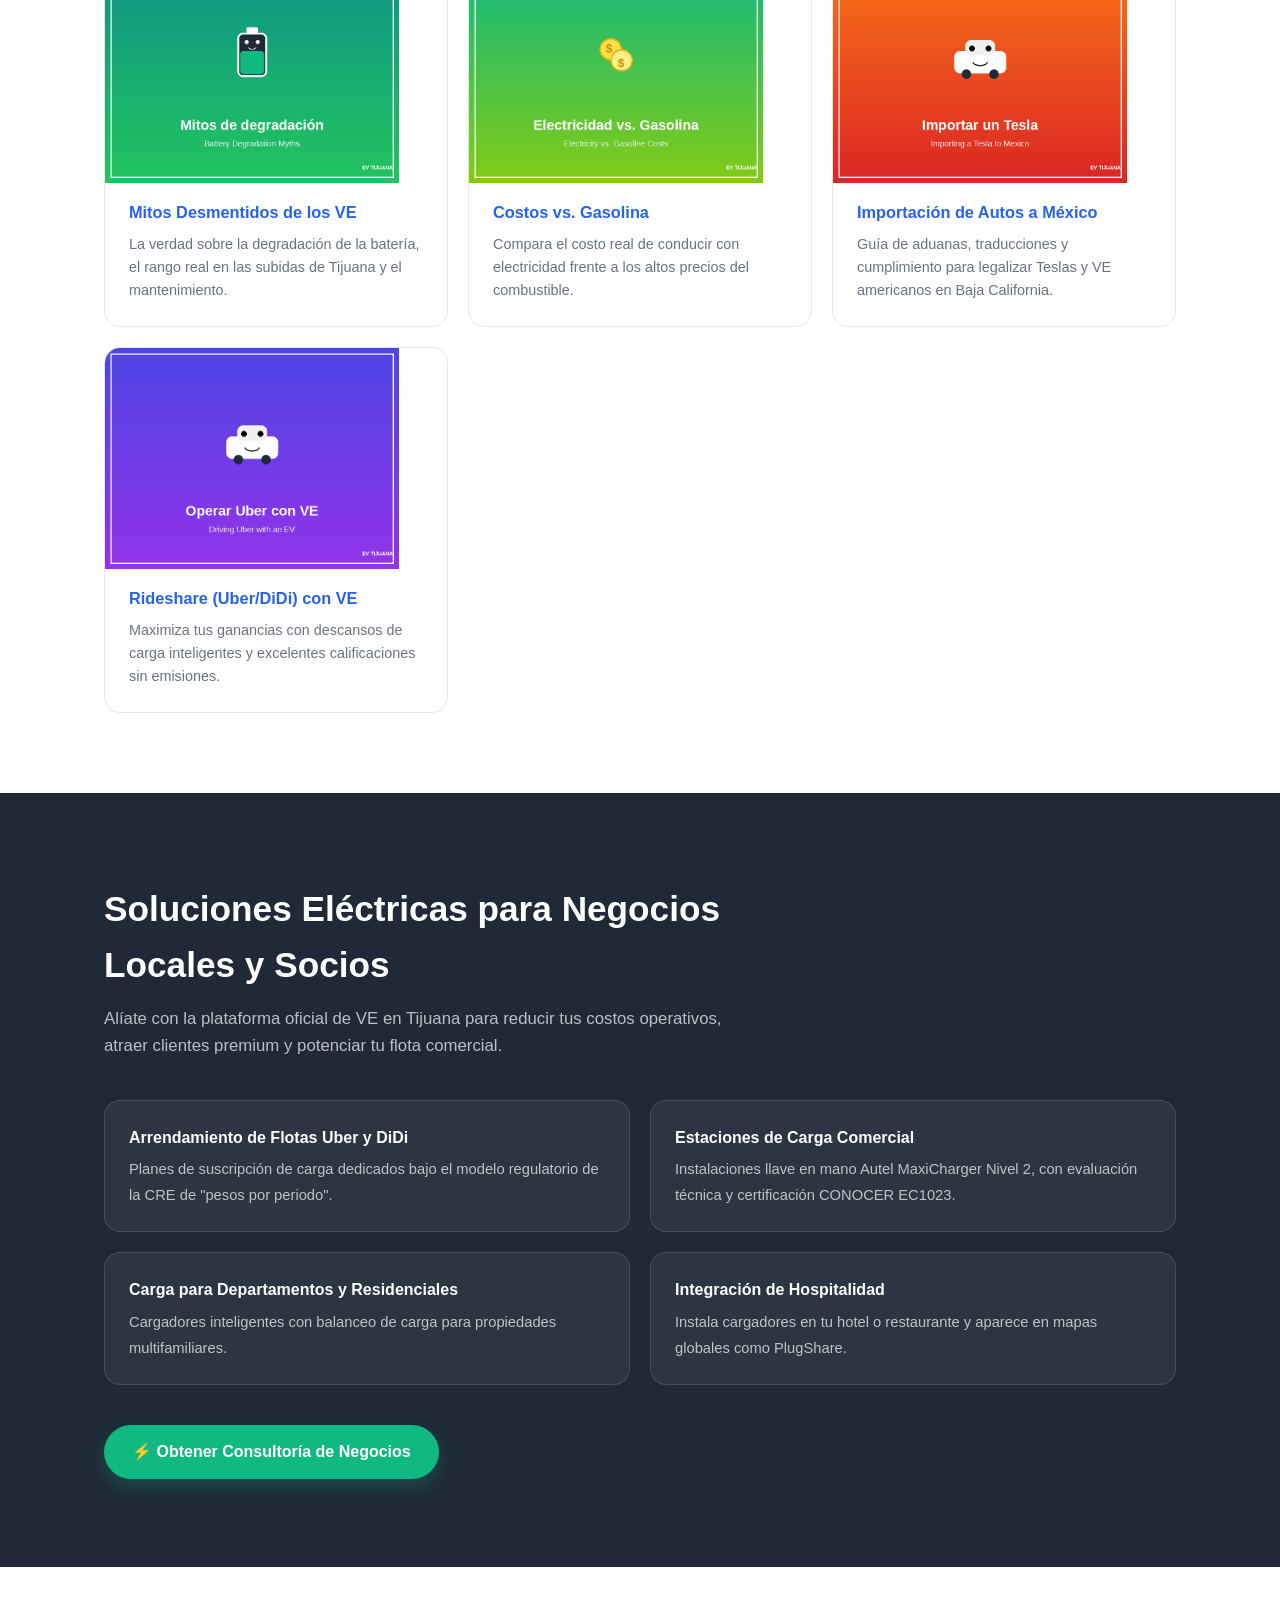
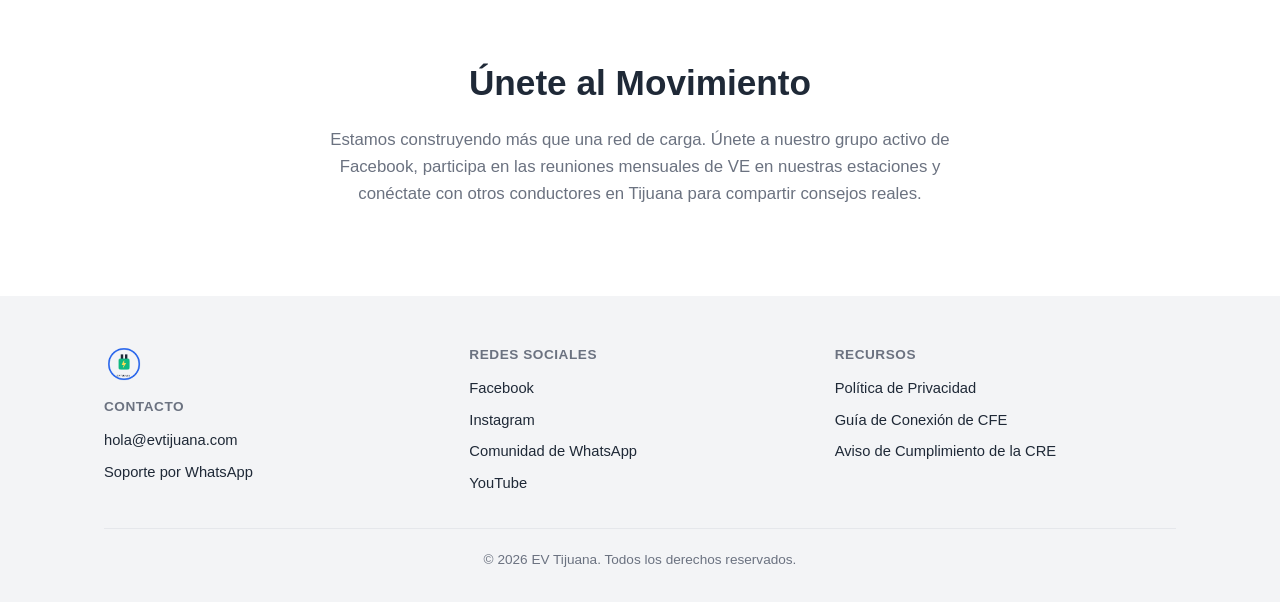
==== commit 32e55565: "Add Rosarito, Tecate, and additional Tijuana charging stations" ====
--- a/index.html
+++ b/index.html
@@ -168,12 +168,101 @@
           <li><strong>Horario</strong> Consulta el horario de atención de la agencia</li>
         </ul>
       </div>
+      <div class="station-card">
+        <div class="station-card-head">
+          <h3>Farmacia Roma</h3>
+          <span class="station-tag">Rosarito</span>
+        </div>
+        <div class="speed-badge speed-badge--unknown">❔ Nivel no confirmado</div>
+        <div class="station-meta">🏪 Farmacia</div>
+        <ul class="charger-facts">
+          <li><strong>Ubicación</strong> Blvd. Popotla 26, C.P. 22713</li>
+        </ul>
+        <p class="station-tip">💡 Reportada por la comunidad vía Electromaps — ayúdanos a confirmar el tipo de conector y horario.</p>
+      </div>
+      <div class="station-card">
+        <div class="station-card-head">
+          <h3>Asao Restaurant Tecate</h3>
+          <span class="station-tag">Tecate</span>
+        </div>
+        <div class="speed-badge speed-badge--unknown">❔ Nivel no confirmado</div>
+        <div class="station-meta">🍽️ Restaurante</div>
+        <ul class="charger-facts">
+          <li><strong>Ubicación</strong> Río Yaqui 798, C.P. 21420</li>
+        </ul>
+        <p class="station-tip">💡 Reportada por la comunidad vía Electromaps — ayúdanos a confirmar el tipo de conector y horario.</p>
+      </div>
+      <div class="station-card">
+        <div class="station-card-head">
+          <h3>Tijuana Marriott</h3>
+          <span class="station-tag">Tijuana</span>
+        </div>
+        <div class="speed-badge speed-badge--unknown">❔ Nivel no confirmado</div>
+        <div class="station-meta">🏨 Hotel</div>
+        <ul class="charger-facts">
+          <li><strong>Ubicación</strong> Blvd. Agua Caliente 3567, C.P. 22044</li>
+        </ul>
+      </div>
+      <div class="station-card">
+        <div class="station-card-head">
+          <h3>Gamma by Fiesta Inn Tijuana</h3>
+          <span class="station-tag">Tijuana</span>
+        </div>
+        <div class="speed-badge speed-badge--unknown">❔ Nivel no confirmado</div>
+        <div class="station-meta">🏨 Hotel</div>
+        <ul class="charger-facts">
+          <li><strong>Ubicación</strong> Blvd. Alberto Limón Padilla, C.P. 22430</li>
+        </ul>
+      </div>
+      <div class="station-card">
+        <div class="station-card-head">
+          <h3>Fiesta Inn Tijuana Otay Aeropuerto</h3>
+          <span class="station-tag">Tijuana</span>
+        </div>
+        <div class="speed-badge speed-badge--unknown">❔ Nivel no confirmado</div>
+        <div class="station-meta">🏨 Hotel</div>
+        <ul class="charger-facts">
+          <li><strong>Ubicación</strong> Blvd. Lázaro Cárdenas, C.P. 22425</li>
+        </ul>
+      </div>
+      <div class="station-card">
+        <div class="station-card-head">
+          <h3>Nissan Tijuana Insurgentes</h3>
+          <span class="station-tag">Tijuana</span>
+        </div>
+        <div class="speed-badge speed-badge--unknown">❔ Nivel no confirmado</div>
+        <div class="station-meta">🚗 Agencia</div>
+        <ul class="charger-facts">
+          <li><strong>Ubicación</strong> Av. de los Insurgentes 20, C.P. 22226</li>
+        </ul>
+      </div>
+      <div class="station-card">
+        <div class="station-card-head">
+          <h3>Fudura BV</h3>
+          <span class="station-tag">Tijuana</span>
+        </div>
+        <div class="speed-badge speed-badge--unknown">❔ Nivel no confirmado</div>
+        <div class="station-meta">🔌 Carga a nivel de calle</div>
+        <ul class="charger-facts">
+          <li><strong>Ubicación</strong> Blvd. Gral. Rodolfo Sánchez Taboada 9250, C.P. 22010</li>
+        </ul>
+      </div>
       <div class="station-card station-card-empty">
         <div class="station-empty-icon">📍</div>
         <h3>¿Conoces otra estación?</h3>
         <p>Este directorio crece con reportes de la comunidad. Si conoces una estación en Tijuana, Rosarito, Tecate, Ensenada o Mexicali, ayúdanos a agregarla.</p>
         <a href="mailto:hola@evtijuana.com?subject=Nueva%20estaci%C3%B3n%20de%20carga&body=Nombre%20de%20la%20estaci%C3%B3n%3A%0ACiudad%3A%0ADirecci%C3%B3n%20completa%3A%0ATipo%20de%20conector%3A%0AComentarios%3A" class="btn btn-outline">📣 Reportar una Estación</a>
       </div>
+    </div>
+
+    <div class="charger-card">
+      <h3>Contexto Regional</h3>
+      <ul class="charger-facts">
+        <li><strong>Cobertura</strong> Baja California cuenta con aprox. 200 puntos de carga instalados por el gobierno estatal y el sector privado (El Imparcial, 2024).</li>
+        <li><strong>Expansión</strong> VEMO ha instalado nuevos cargadores en Otay y otras zonas de Baja California y Baja California Sur.</li>
+        <li><strong>Conectores</strong> Muchas estaciones en directorios comunitarios (Electromaps, PlugShare) son cargadores Tesla de Destino — los VE que no son Tesla pueden necesitar un adaptador.</li>
+      </ul>
+      <p class="station-tip">💡 Estos datos provienen de directorios comunitarios (Electromaps, PlugShare) y pueden estar incompletos o desactualizados — ¡ayúdanos a verificarlos!</p>
     </div>
 
     <div class="charger-card">
--- a/style.css
+++ b/style.css
@@ -59,12 +59,25 @@
   gap: 8px;
 }
 
+.brand-logo {
+  width: 32px;
+  height: 32px;
+  display: inline-block;
+}
+
 .brand-dot {
   width: 10px;
   height: 10px;
   border-radius: 50%;
   background: var(--green);
   display: inline-block;
+}
+
+.footer-logo {
+  width: 40px;
+  height: 40px;
+  display: block;
+  margin-bottom: 12px;
 }
 
 .nav-links {
@@ -451,12 +464,21 @@
   border: 1px solid var(--gray-200);
   border-radius: 16px;
   padding: 24px;
+  overflow: hidden;
   transition: box-shadow 0.15s ease, transform 0.15s ease;
 }
 
 .resource-card:hover {
   box-shadow: 0 12px 24px rgba(0,0,0,0.06);
   transform: translateY(-2px);
+}
+
+.resource-card-img {
+  display: block;
+  width: calc(100% + 48px);
+  margin: -24px -24px 16px;
+  aspect-ratio: 4 / 3;
+  object-fit: cover;
 }
 
 .resource-card h3 {
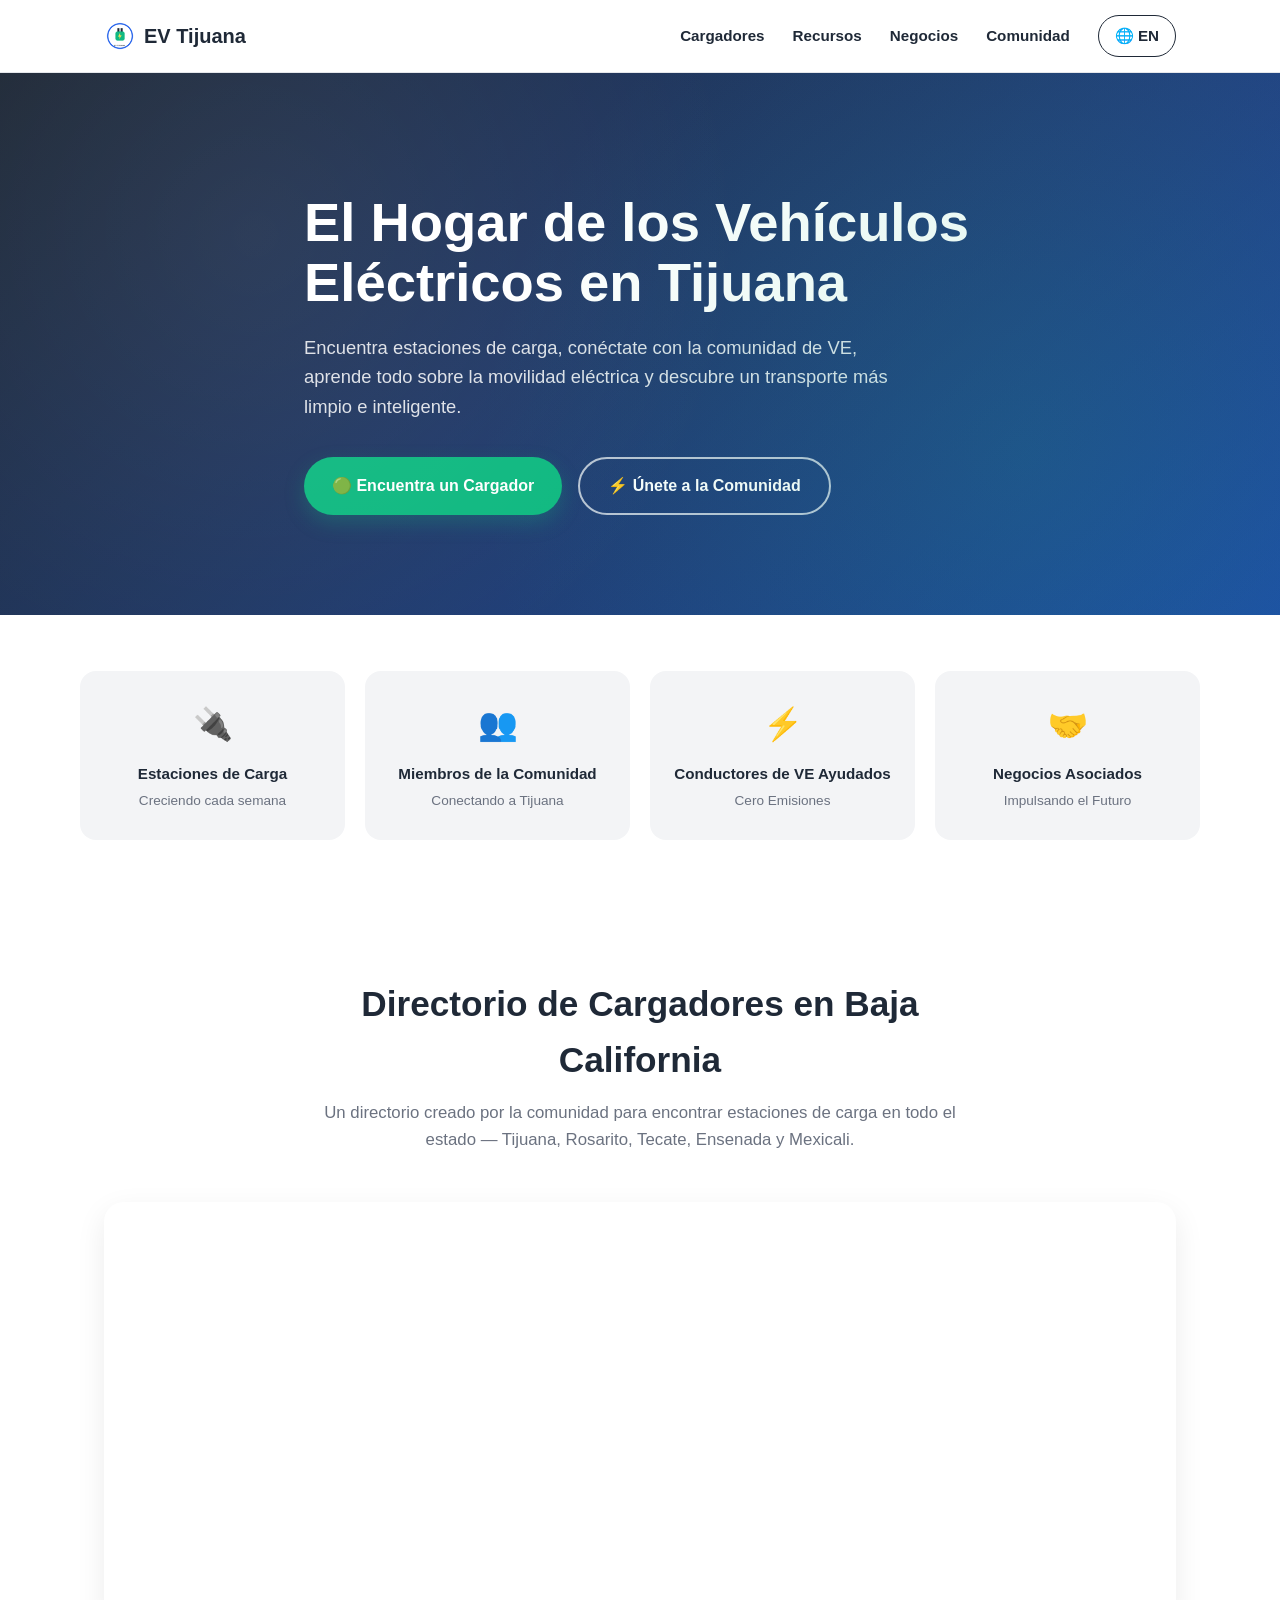
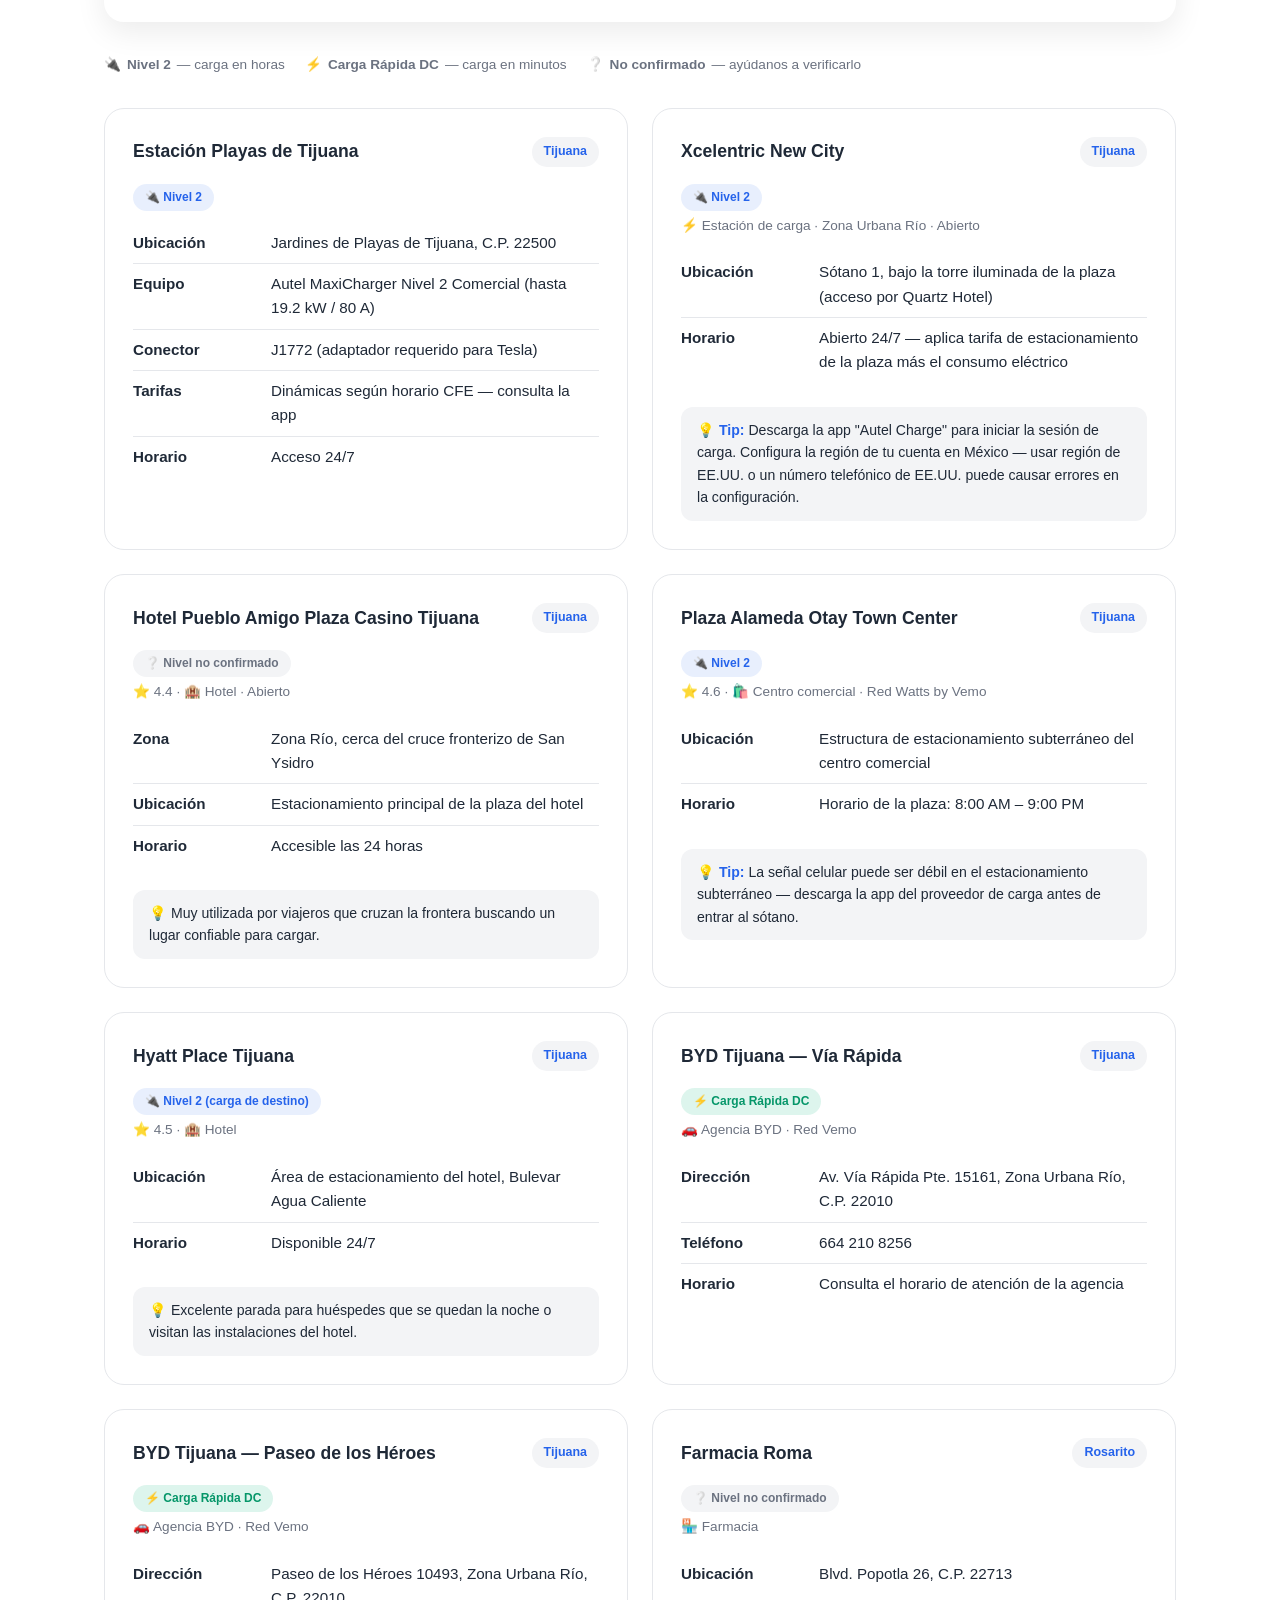
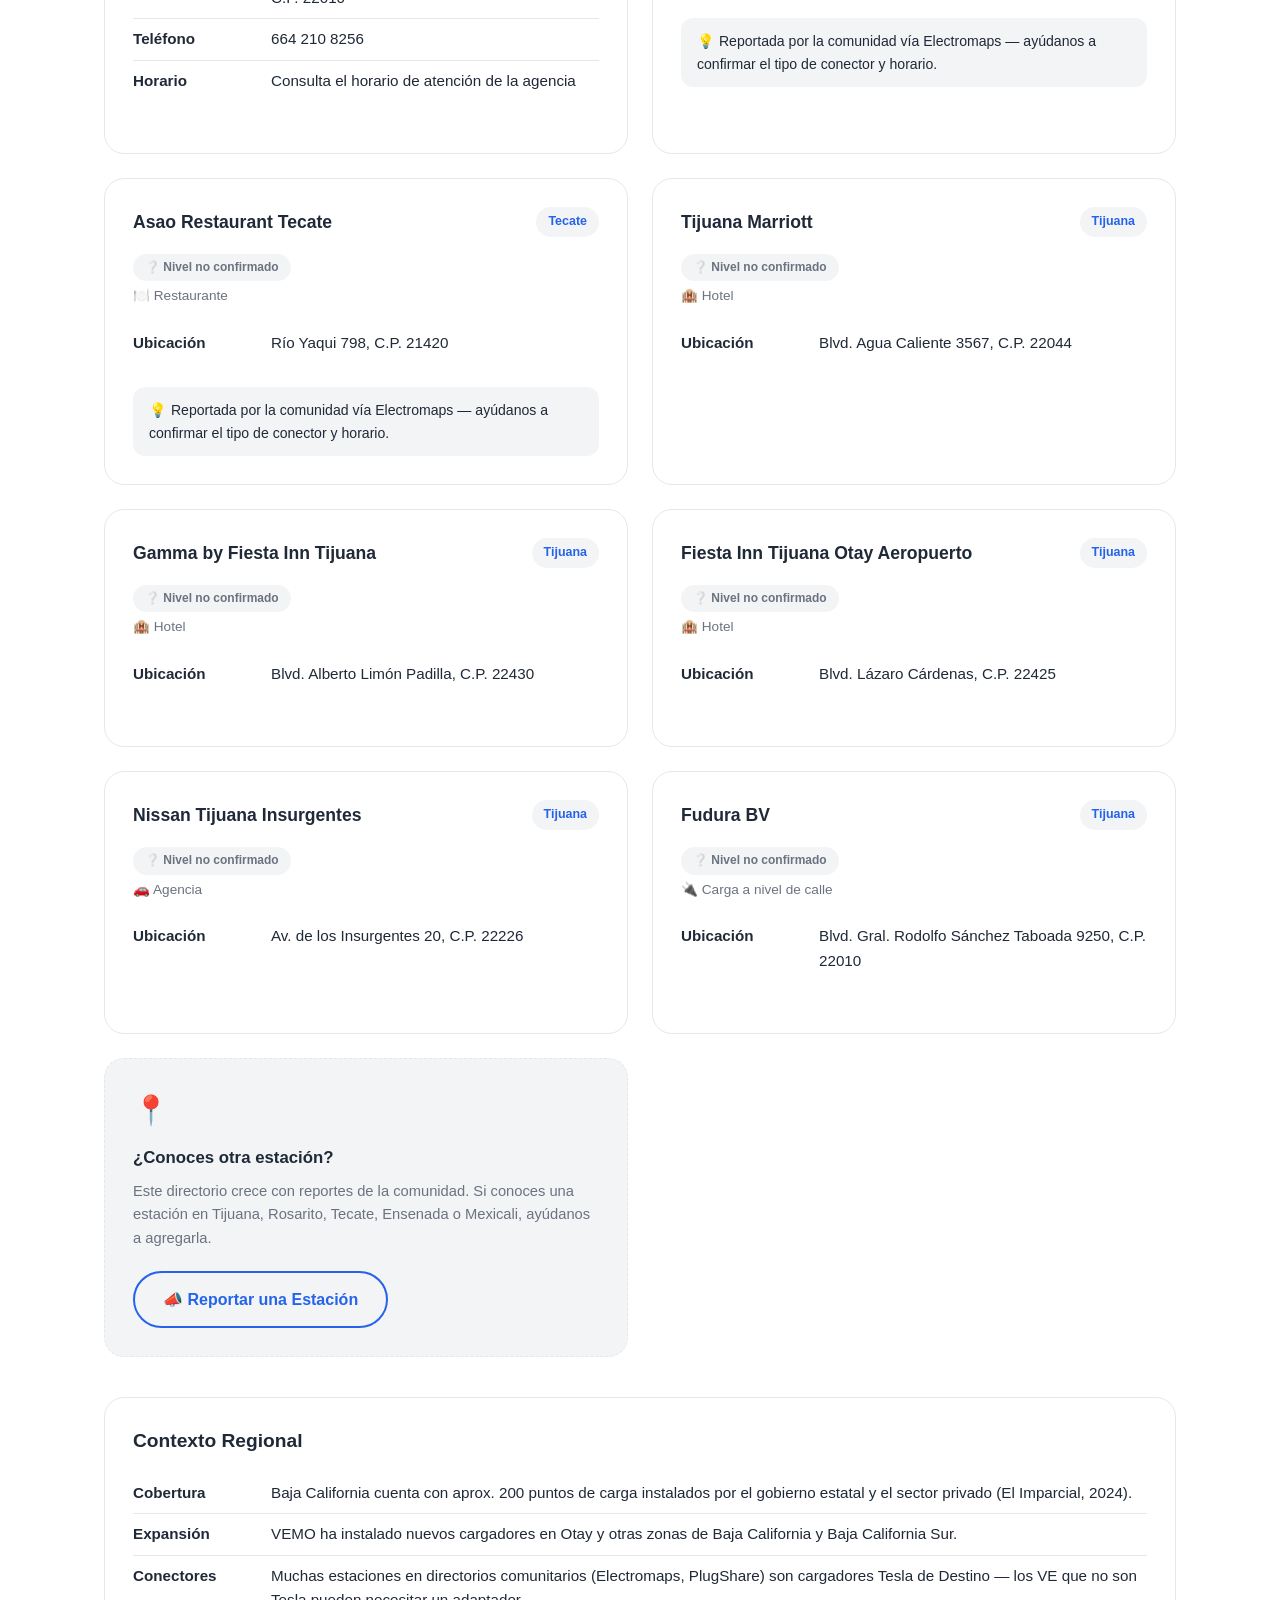
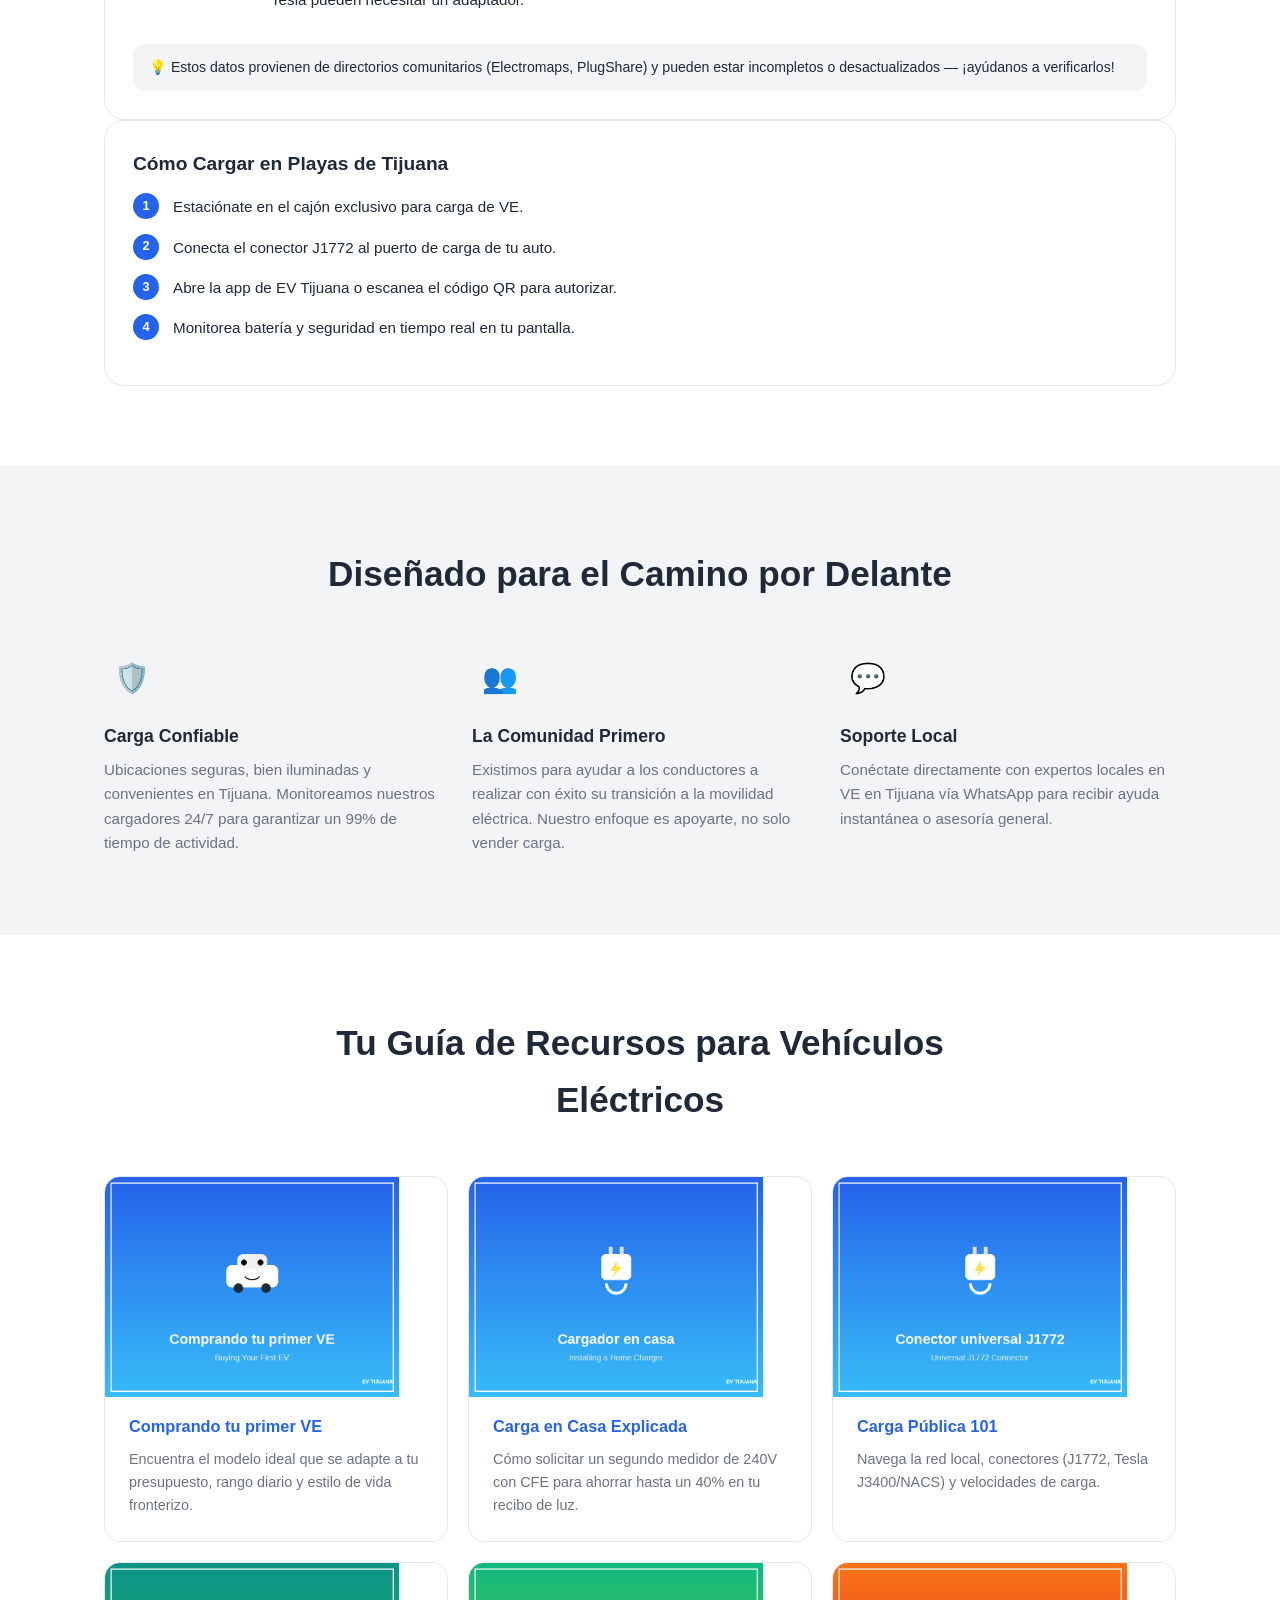
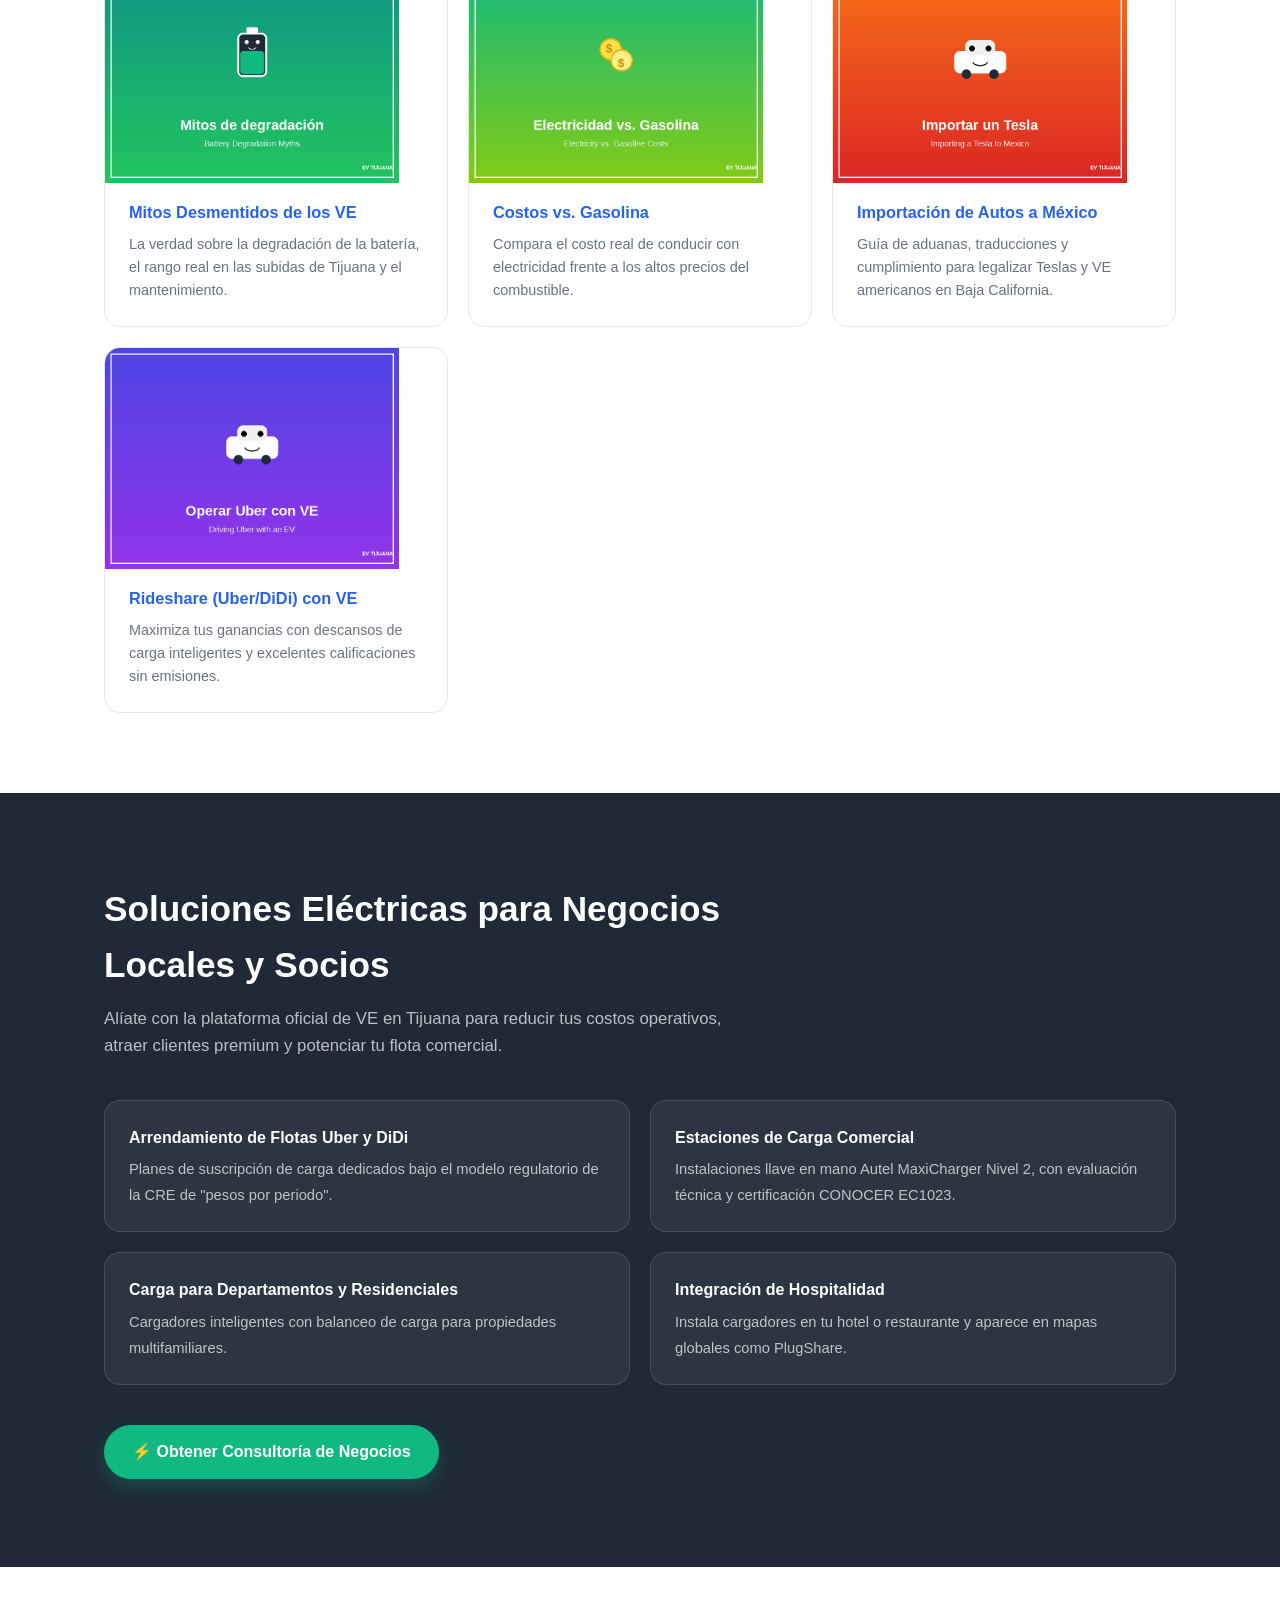
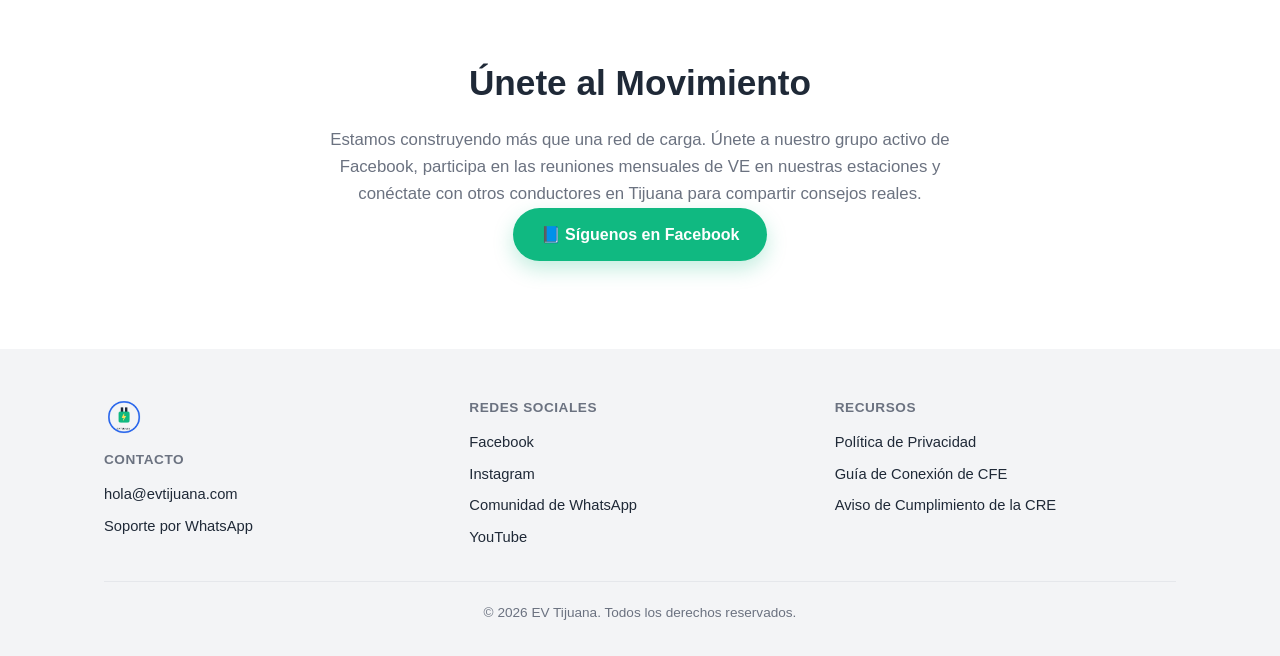
==== commit f598e958: "make changes" ====
--- a/index.html
+++ b/index.html
@@ -379,6 +379,7 @@
   <div class="container">
     <h2>Únete al Movimiento</h2>
     <p>Estamos construyendo más que una red de carga. Únete a nuestro grupo activo de Facebook, participa en las reuniones mensuales de VE en nuestras estaciones y conéctate con otros conductores en Tijuana para compartir consejos reales.</p>
+    <a href="https://www.facebook.com/profile.php?id=61591820469625" target="_blank" rel="noopener" class="btn btn-primary">📘 Síguenos en Facebook</a>
   </div>
 </section>
 
@@ -393,7 +394,7 @@
       </div>
       <div class="footer-col">
         <h4>Redes Sociales</h4>
-        <a href="#">Facebook</a>
+        <a href="https://www.facebook.com/profile.php?id=61591820469625" target="_blank" rel="noopener">Facebook</a>
         <a href="#">Instagram</a>
         <a href="#">Comunidad de WhatsApp</a>
         <a href="#">YouTube</a>
